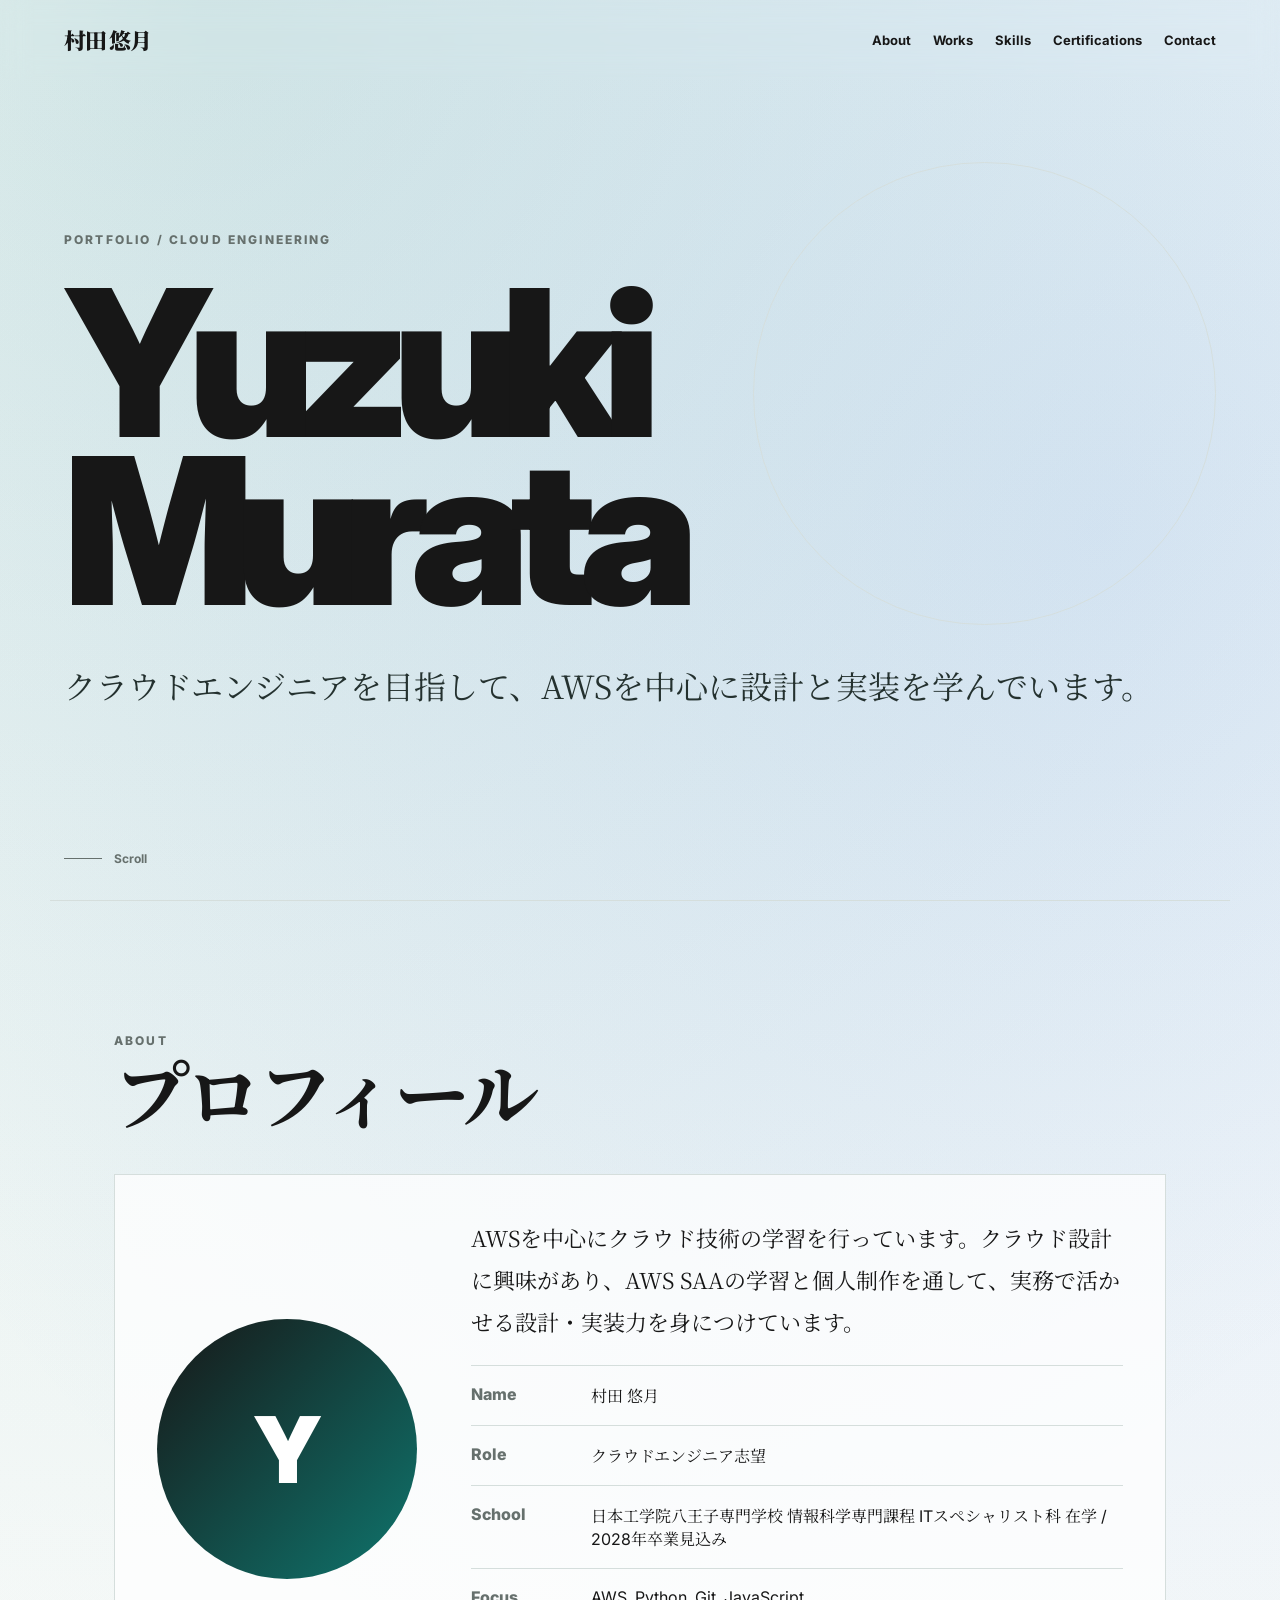
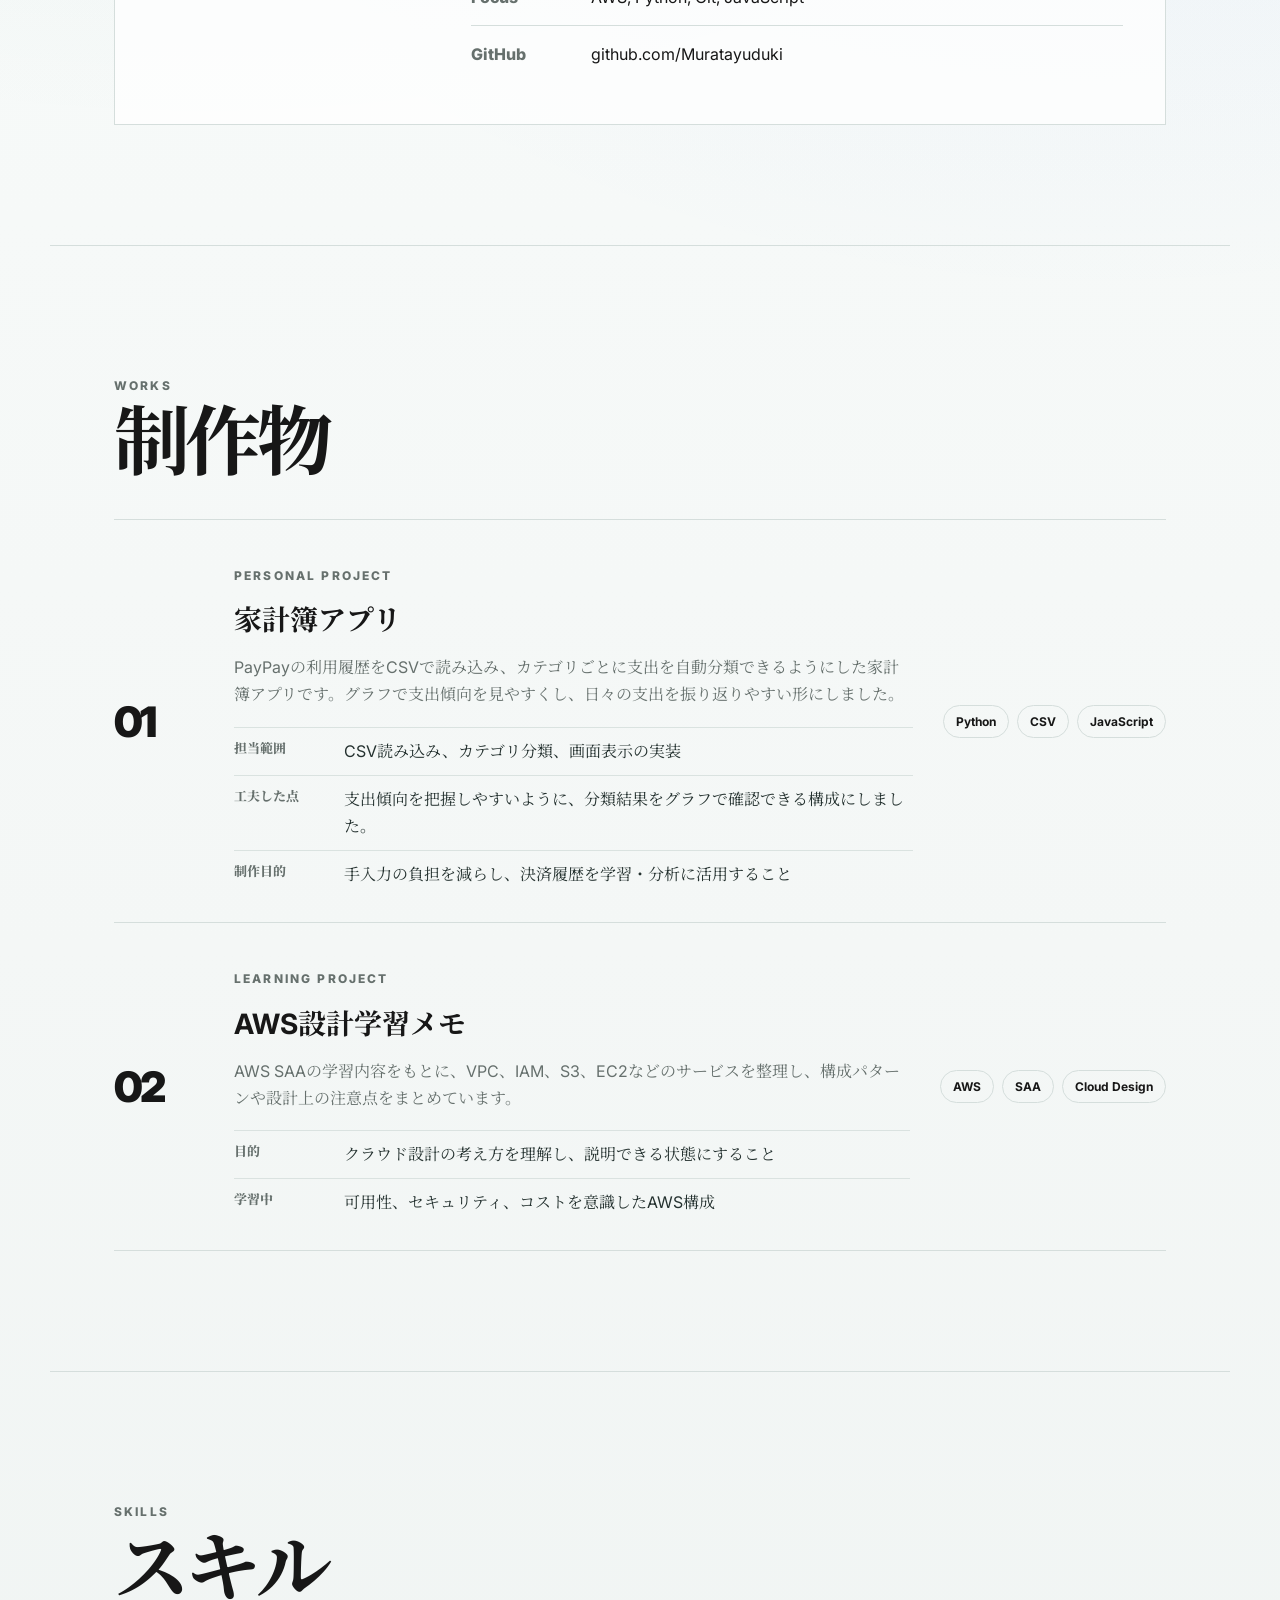
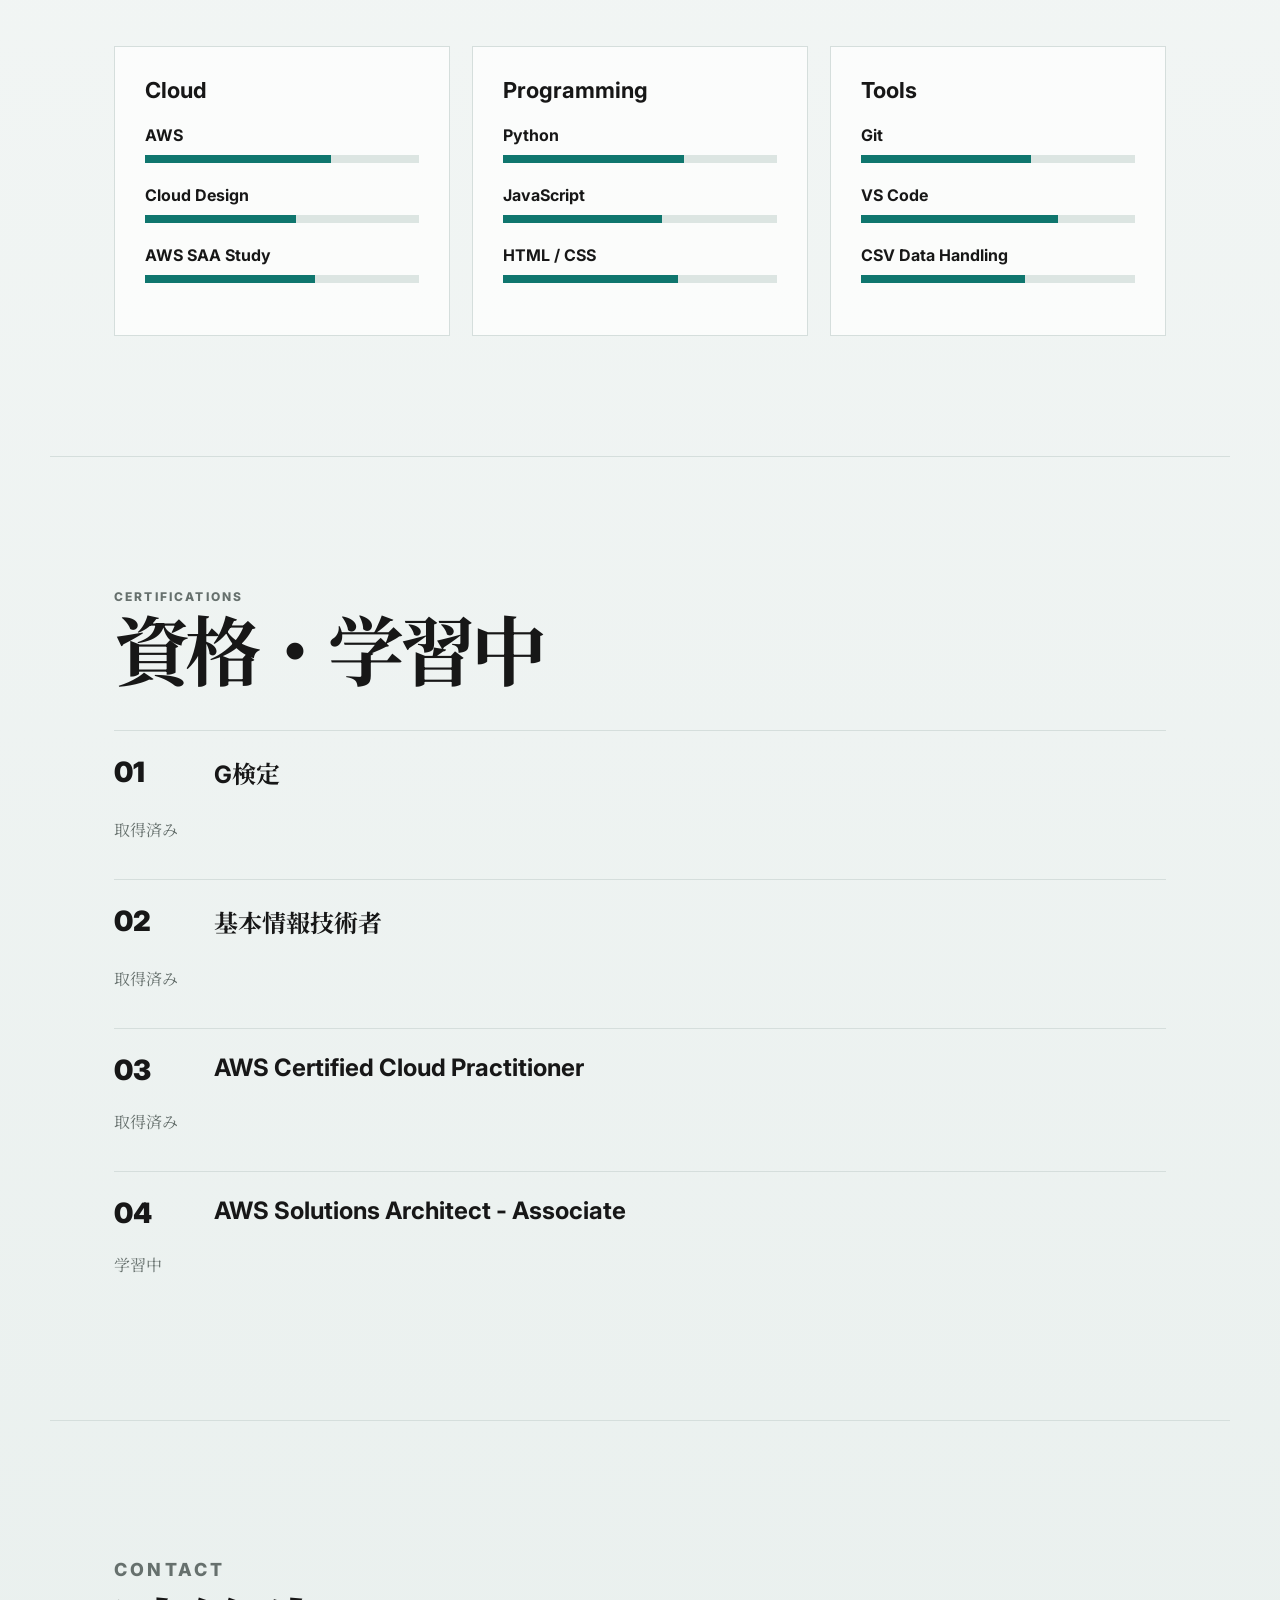
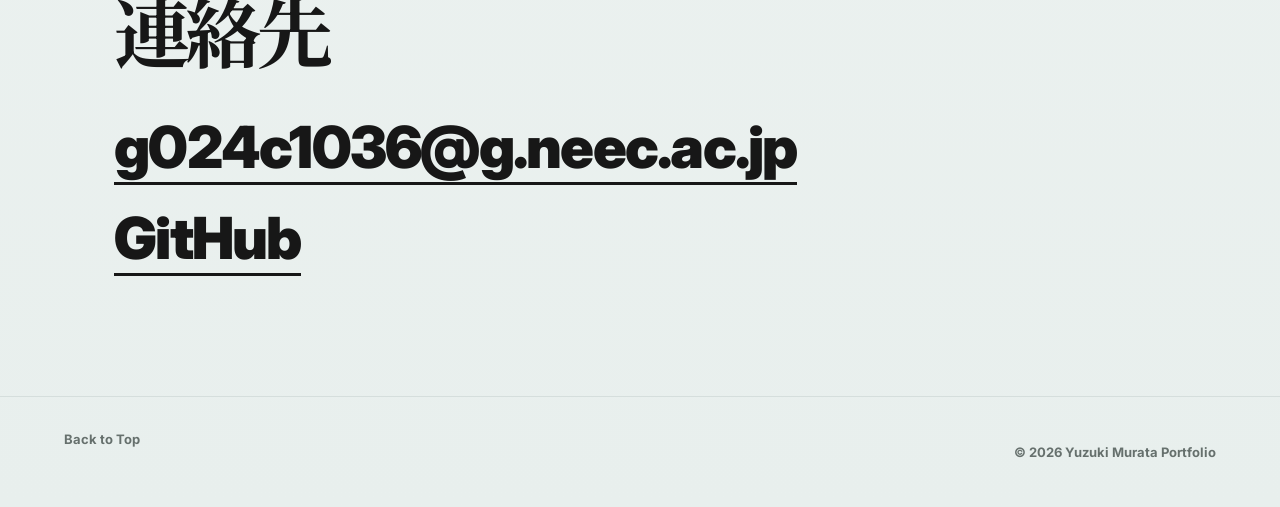
==== index.html @ 5d903bb8 "first commit" ====
<!DOCTYPE html>
<html lang="ja">
<head>
  <meta charset="UTF-8" />
  <meta name="viewport" content="width=device-width, initial-scale=1.0" />
  <title>村田 悠月 Portfolio</title>
  <link rel="preconnect" href="https://fonts.googleapis.com">
  <link rel="preconnect" href="https://fonts.gstatic.com" crossorigin>
  <link href="https://fonts.googleapis.com/css2?family=Inter:wght@400;500;600;700;800;900&family=Noto+Serif+JP:wght@400;500;700&display=swap" rel="stylesheet">
  <link rel="stylesheet" href="style.css" />
</head>
<body>
  <header class="site-header">
    <a class="logo" href="#top">村田 悠月</a>
    <nav class="nav">
      <a href="#about">About</a>
      <a href="#works">Works</a>
      <a href="#skills">Skills</a>
      <a href="#certifications">Certifications</a>
      <a href="#contact">Contact</a>
    </nav>
    <button class="menu-button" aria-label="メニューを開く">Menu</button>
  </header>

  <main id="top">
    <section class="hero section-reveal">
      <p class="eyebrow">Portfolio / Cloud Engineering</p>
      <h1 class="hero-title">
        <span>Yuzuki</span>
        <span>Murata</span>
      </h1>
      <p class="hero-subtitle">クラウドエンジニアを目指して、AWSを中心に設計と実装を学んでいます。</p>
      <div class="scroll-indicator">
        <span></span>
        Scroll
      </div>
    </section>

    <section id="about" class="section section-reveal">
      <p class="section-label">About</p>
      <h2>プロフィール</h2>
      <div class="about-card">
        <div class="avatar">
          <span>Y</span>
        </div>
        <div class="about-content">
          <p class="tagline">AWSを中心にクラウド技術の学習を行っています。クラウド設計に興味があり、AWS SAAの学習と個人制作を通して、実務で活かせる設計・実装力を身につけています。</p>
          <dl class="profile-list">
            <div><dt>Name</dt><dd>村田 悠月</dd></div>
            <div><dt>Role</dt><dd>クラウドエンジニア志望</dd></div>
            <div><dt>School</dt><dd>日本工学院八王子専門学校 情報科学専門課程 ITスペシャリスト科 在学 / 2028年卒業見込み</dd></div>
            <div><dt>Focus</dt><dd>AWS, Python, Git, JavaScript</dd></div>
            <div><dt>GitHub</dt><dd><a href="https://github.com/Muratayuduki" target="_blank" rel="noopener noreferrer">github.com/Muratayuduki</a></dd></div>
          </dl>
        </div>
      </div>
    </section>

    <section id="works" class="section section-reveal">
      <p class="section-label">Works</p>
      <h2>制作物</h2>
      <div class="works-list">
        <article class="work-item">
          <span class="work-number">01</span>
          <div>
            <p class="work-type">Personal Project</p>
            <h3>家計簿アプリ</h3>
            <p>PayPayの利用履歴をCSVで読み込み、カテゴリごとに支出を自動分類できるようにした家計簿アプリです。グラフで支出傾向を見やすくし、日々の支出を振り返りやすい形にしました。</p>
            <dl class="work-meta">
              <div><dt>担当範囲</dt><dd>CSV読み込み、カテゴリ分類、画面表示の実装</dd></div>
              <div><dt>工夫した点</dt><dd>支出傾向を把握しやすいように、分類結果をグラフで確認できる構成にしました。</dd></div>
              <div><dt>制作目的</dt><dd>手入力の負担を減らし、決済履歴を学習・分析に活用すること</dd></div>
            </dl>
          </div>
          <ul class="chips"><li>Python</li><li>CSV</li><li>JavaScript</li></ul>
        </article>
        <article class="work-item">
          <span class="work-number">02</span>
          <div>
            <p class="work-type">Learning Project</p>
            <h3>AWS設計学習メモ</h3>
            <p>AWS SAAの学習内容をもとに、VPC、IAM、S3、EC2などのサービスを整理し、構成パターンや設計上の注意点をまとめています。</p>
            <dl class="work-meta">
              <div><dt>目的</dt><dd>クラウド設計の考え方を理解し、説明できる状態にすること</dd></div>
              <div><dt>学習中</dt><dd>可用性、セキュリティ、コストを意識したAWS構成</dd></div>
            </dl>
          </div>
          <ul class="chips"><li>AWS</li><li>SAA</li><li>Cloud Design</li></ul>
        </article>
      </div>
    </section>

    <section id="skills" class="section section-reveal">
      <p class="section-label">Skills</p>
      <h2>スキル</h2>
      <div class="skill-grid">
        <div class="skill-group">
          <h3>Cloud</h3>
          <div class="skill" style="--level: 68%"><span>AWS</span><b></b></div>
          <div class="skill" style="--level: 55%"><span>Cloud Design</span><b></b></div>
          <div class="skill" style="--level: 62%"><span>AWS SAA Study</span><b></b></div>
        </div>
        <div class="skill-group">
          <h3>Programming</h3>
          <div class="skill" style="--level: 66%"><span>Python</span><b></b></div>
          <div class="skill" style="--level: 58%"><span>JavaScript</span><b></b></div>
          <div class="skill" style="--level: 64%"><span>HTML / CSS</span><b></b></div>
        </div>
        <div class="skill-group">
          <h3>Tools</h3>
          <div class="skill" style="--level: 62%"><span>Git</span><b></b></div>
          <div class="skill" style="--level: 72%"><span>VS Code</span><b></b></div>
          <div class="skill" style="--level: 60%"><span>CSV Data Handling</span><b></b></div>
        </div>
      </div>
    </section>

    <section id="certifications" class="section section-reveal">
      <p class="section-label">Certifications</p>
      <h2>資格・学習中</h2>
      <div class="cert-list">
        <article><span>01</span><h3>G検定</h3><p>取得済み</p></article>
        <article><span>02</span><h3>基本情報技術者</h3><p>取得済み</p></article>
        <article><span>03</span><h3>AWS Certified Cloud Practitioner</h3><p>取得済み</p></article>
        <article><span>04</span><h3>AWS Solutions Architect - Associate</h3><p>学習中</p></article>
      </div>
    </section>

    <section id="contact" class="section contact section-reveal">
      <p class="section-label">Contact</p>
      <h2>連絡先</h2>

      <div class="contact-links">
        <a class="contact-link" href="mailto:g024c1036@g.neec.ac.jp">g024c1036@g.neec.ac.jp</a>
        <a class="contact-link" href="https://github.com/Muratayuduki" target="_blank" rel="noopener noreferrer">GitHub</a>
      </div>
    </section>
  </main>

  <footer class="footer">
    <a href="#top">Back to Top</a>
    <p>© 2026 Yuzuki Murata Portfolio</p>
  </footer>

  <script src="script.js"></script>
</body>
</html>
---- style.css ----
:root {
  --bg: #f4f7f6;
  --text: #171717;
  --muted: #66706d;
  --line: #d5dedc;
  --card: #ffffff;
  --accent: #0f766e;
}

* { box-sizing: border-box; }
html { scroll-behavior: smooth; }
body {
  margin: 0;
  background:
    radial-gradient(circle at 16% 0%, rgba(15,118,110,.16), transparent 32%),
    radial-gradient(circle at 86% 10%, rgba(37,99,235,.12), transparent 28%),
    linear-gradient(180deg, #fbfefd 0%, var(--bg) 48%, #e8efed 100%);
  color: var(--text);
  font-family: "Inter", "Noto Serif JP", serif;
}

a { color: inherit; text-decoration: none; }

.site-header {
  position: fixed;
  z-index: 20;
  top: 0;
  left: 0;
  width: 100%;
  display: flex;
  align-items: center;
  justify-content: space-between;
  padding: 24px 5vw;
  backdrop-filter: blur(14px);
}
.logo {
  font-weight: 900;
  letter-spacing: -.04em;
  font-size: 22px;
}
.nav {
  display: flex;
  gap: 22px;
  font-size: 13px;
  font-weight: 700;
}
.nav a { position: relative; }
.nav a::after {
  content: "";
  position: absolute;
  left: 0;
  bottom: -6px;
  width: 0;
  height: 1px;
  background: var(--text);
  transition: width .3s ease;
}
.nav a:hover::after { width: 100%; }
.menu-button { display: none; }

.hero {
  min-height: 100vh;
  display: flex;
  flex-direction: column;
  justify-content: center;
  padding: 100px 5vw 40px;
  position: relative;
  overflow: hidden;
}
.hero::before {
  content: "";
  position: absolute;
  inset: 18vh 5vw auto auto;
  width: min(36vw, 520px);
  height: min(36vw, 520px);
  border: 1px solid var(--line);
  border-radius: 50%;
  opacity: .9;
}
.eyebrow, .section-label, .work-type {
  font-size: 12px;
  text-transform: uppercase;
  letter-spacing: .18em;
  color: var(--muted);
  font-weight: 800;
}
.hero-title {
  margin: 20px 0 16px;
  font-size: clamp(74px, 16vw, 220px);
  line-height: .82;
  letter-spacing: -.09em;
  font-weight: 900;
}
.hero-title span { display: block; }
.hero-subtitle {
  font-size: clamp(18px, 2.5vw, 32px);
  font-family: "Noto Serif JP", serif;
  color: #24312f;
}
.scroll-indicator {
  position: absolute;
  bottom: 34px;
  left: 5vw;
  display: flex;
  align-items: center;
  gap: 12px;
  color: var(--muted);
  font-size: 12px;
  font-weight: 700;
}
.scroll-indicator span {
  width: 38px;
  height: 1px;
  background: var(--muted);
  animation: scrollLine 1.5s infinite;
}
@keyframes scrollLine { 0%,100% { transform: scaleX(.35); transform-origin: left; } 50% { transform: scaleX(1); } }

.section {
  max-width: 1180px;
  margin: 0 auto;
  padding: 120px 5vw;
  border-top: 1px solid var(--line);
}
.section h2 {
  margin: 10px 0 42px;
  font-size: clamp(34px, 6vw, 76px);
  line-height: .95;
  letter-spacing: -.06em;
}

.about-card {
  display: grid;
  grid-template-columns: 260px 1fr;
  gap: 54px;
  align-items: center;
  padding: 42px;
  background: rgba(255,255,255,.76);
  border: 1px solid var(--line);
}
.avatar {
  aspect-ratio: 1;
  border-radius: 50%;
  display: grid;
  place-items: center;
  background: linear-gradient(135deg, #171717, #0f766e);
  color: #fff;
  font-size: 92px;
  font-weight: 900;
}
.tagline {
  font-family: "Noto Serif JP", serif;
  font-size: 22px;
  line-height: 1.9;
  margin-top: 0;
}
.profile-list { margin: 0; }
.profile-list div {
  display: grid;
  grid-template-columns: 120px 1fr;
  padding: 18px 0;
  border-top: 1px solid var(--line);
}
dt { color: var(--muted); font-weight: 800; }
dd { margin: 0; }

.works-list { border-top: 1px solid var(--line); }
.work-item {
  display: grid;
  grid-template-columns: 90px 1fr auto;
  gap: 30px;
  align-items: center;
  padding: 34px 0;
  border-bottom: 1px solid var(--line);
}
.work-number {
  font-size: 42px;
  font-weight: 900;
  letter-spacing: -.07em;
}
.work-item h3 { margin: 8px 0; font-size: 28px; }
.work-item p { color: var(--muted); line-height: 1.7; }
.work-meta {
  display: grid;
  gap: 10px;
  margin: 18px 0 0;
}
.work-meta div {
  display: grid;
  grid-template-columns: 96px 1fr;
  gap: 14px;
  padding-top: 10px;
  border-top: 1px solid rgba(213, 222, 220, .82);
}
.work-meta dt {
  font-size: 13px;
}
.work-meta dd {
  line-height: 1.7;
  color: #24312f;
}
.chips { list-style: none; display: flex; gap: 8px; flex-wrap: wrap; padding: 0; margin: 0; justify-content: flex-end; }
.chips li {
  border: 1px solid var(--line);
  border-radius: 999px;
  padding: 8px 12px;
  font-size: 12px;
  font-weight: 700;
}

.skill-grid {
  display: grid;
  grid-template-columns: repeat(3, 1fr);
  gap: 22px;
}
.skill-group {
  padding: 30px;
  border: 1px solid var(--line);
  background: rgba(255,255,255,.72);
}
.skill-group h3 { margin-top: 0; font-size: 22px; }
.skill { margin: 22px 0; }
.skill span {
  display: flex;
  justify-content: space-between;
  margin-bottom: 10px;
  font-weight: 700;
}
.skill span::after { content: var(--level); color: var(--muted); }
.skill b {
  display: block;
  width: 100%;
  height: 8px;
  background: #dce5e2;
  position: relative;
  overflow: hidden;
}
.skill b::after {
  content: "";
  display: block;
  width: var(--level);
  height: 100%;
  background: var(--accent);
  transform: scaleX(0);
  transform-origin: left;
  transition: transform 1s ease;
}
.section-reveal.is-visible .skill b::after { transform: scaleX(1); }

.cert-list { display: grid; gap: 14px; }
.cert-list article {
  display: grid;
  grid-template-columns: 80px 1fr;
  gap: 20px;
  padding: 24px 0;
  border-top: 1px solid var(--line);
}
.cert-list span { font-size: 28px; font-weight: 900; }
.cert-list h3 { margin: 0 0 8px; font-size: 24px; }
.cert-list p { margin: 0; color: var(--muted); }

.article-grid {
  display: grid;
  grid-template-columns: repeat(3, 1fr);
  gap: 16px;
}
.article-grid a {
  min-height: 210px;
  padding: 24px;
  border: 1px solid var(--line);
  background: rgba(255,255,255,.76);
  display: flex;
  flex-direction: column;
  justify-content: space-between;
  transition: transform .3s ease, background .3s ease;
}
.article-grid a:hover { transform: translateY(-6px); background: #fff; }
time { color: var(--muted); font-size: 13px; font-weight: 700; }
.article-grid strong { font-size: 22px; line-height: 1.5; }
.article-grid span { font-size: 24px; }

.contact p { color: var(--muted); font-size: 18px; }
.contact-links {
  display: grid;
  gap: 18px;
  align-items: start;
  margin-top: 24px;
}
.contact-link {
  display: inline-block;
  width: fit-content;
  max-width: 100%;
  font-size: clamp(24px, 5vw, 58px);
  font-weight: 900;
  letter-spacing: -.03em;
  border-bottom: 3px solid var(--text);
  overflow-wrap: anywhere;
}
.footer {
  display: flex;
  justify-content: space-between;
  padding: 34px 5vw;
  border-top: 1px solid var(--line);
  color: var(--muted);
  font-size: 13px;
  font-weight: 700;
}

.section-reveal {
  opacity: 0;
  transform: translateY(24px);
  transition: opacity .75s ease, transform .75s ease;
}
.section-reveal.is-visible {
  opacity: 1;
  transform: none;
}

@media (max-width: 900px) {
  .nav { display: none; }
  .menu-button {
    display: block;
    border: 1px solid var(--line);
    background: rgba(255,255,255,.72);
    padding: 9px 14px;
    border-radius: 999px;
    font-weight: 800;
  }
  .about-card, .work-item, .skill-grid, .article-grid { grid-template-columns: 1fr; }
  .avatar { max-width: 220px; }
  .work-item { align-items: start; }
  .work-meta div { grid-template-columns: 1fr; gap: 4px; }
  .chips { justify-content: flex-start; }
  .section { padding: 86px 5vw; }
}
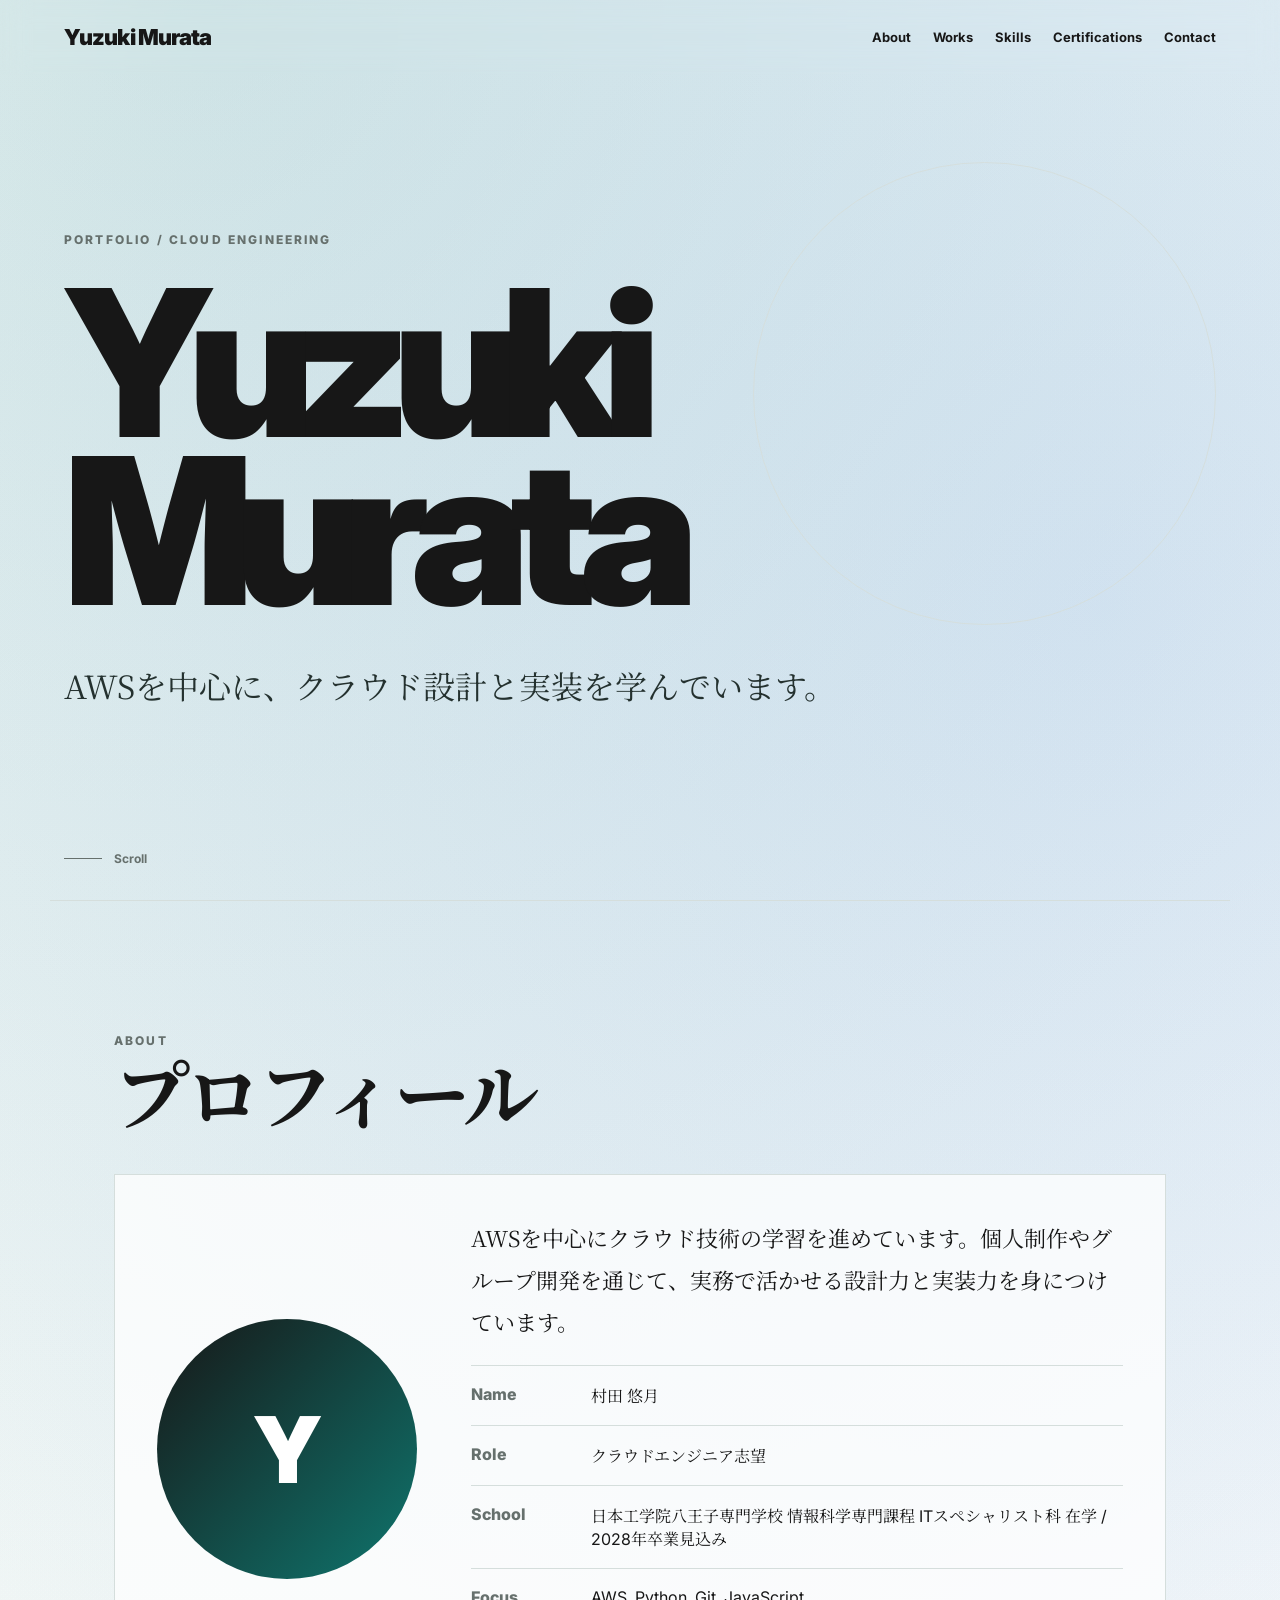
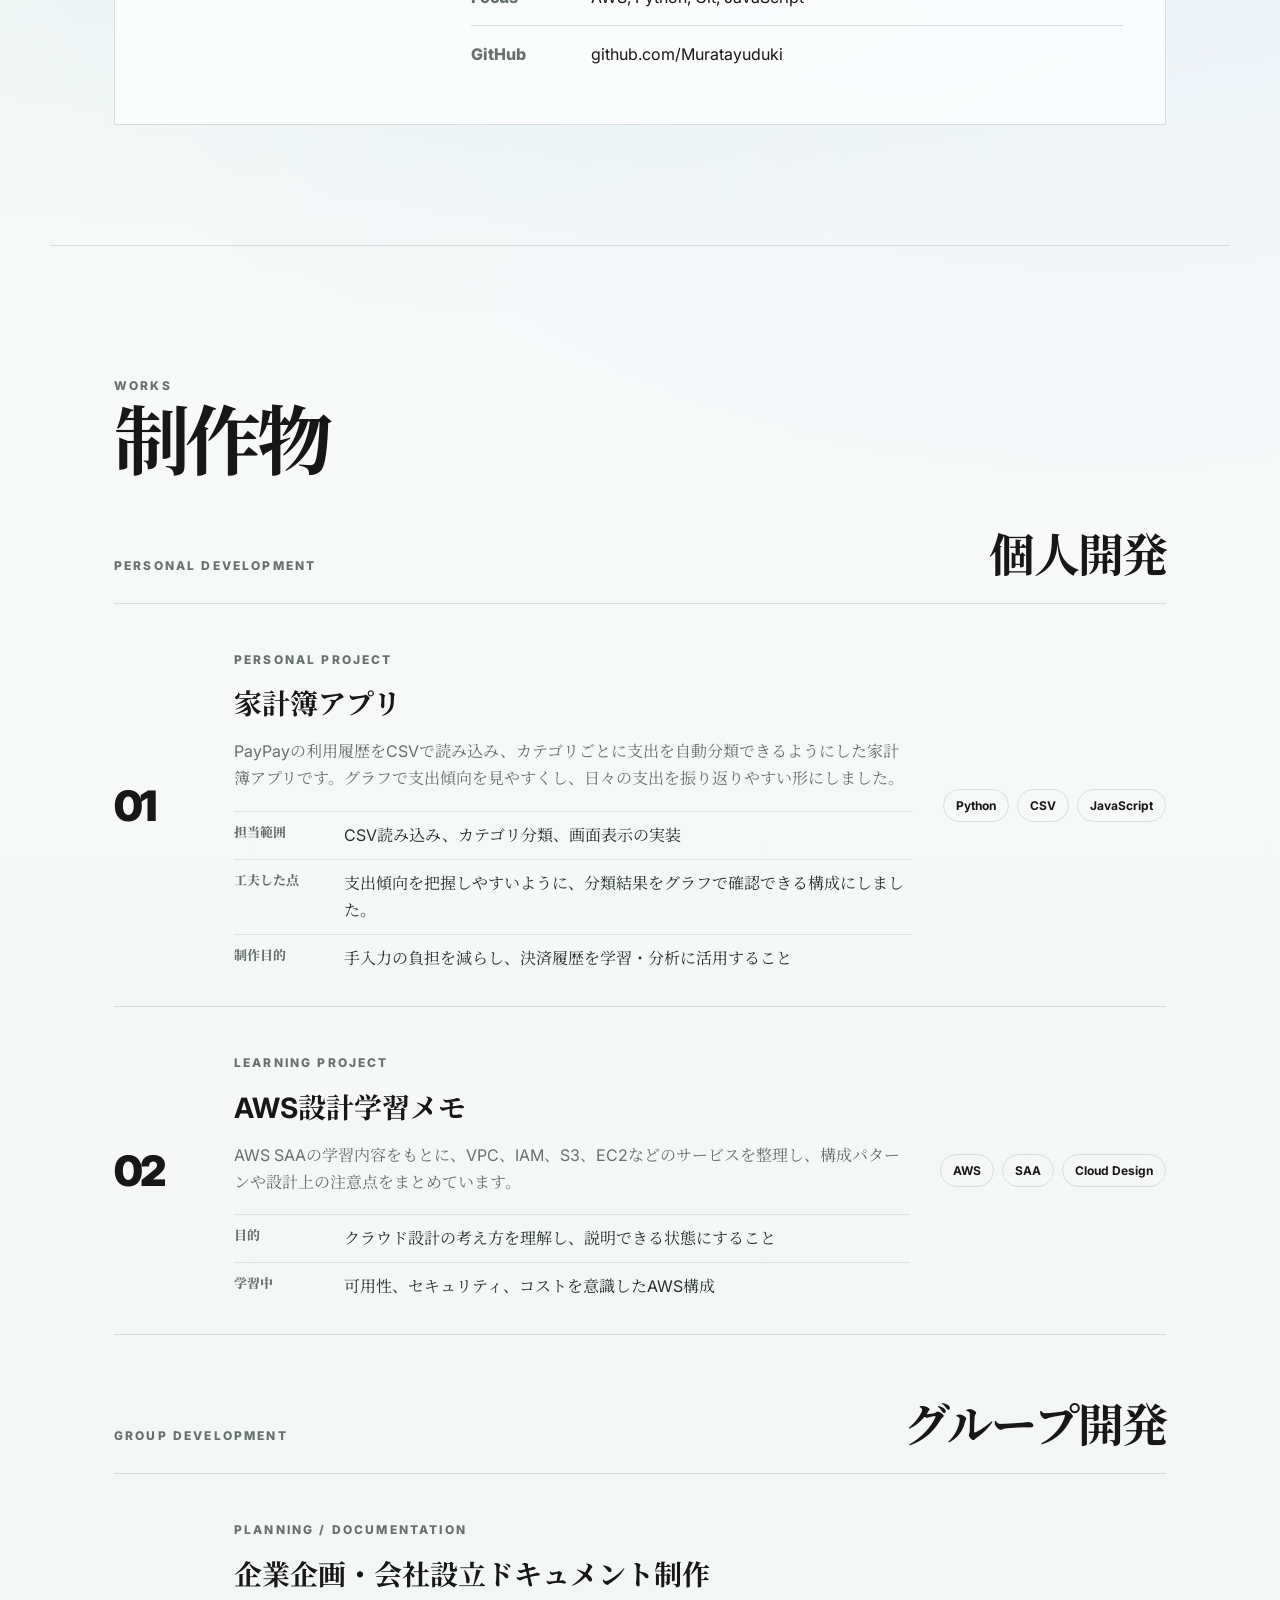
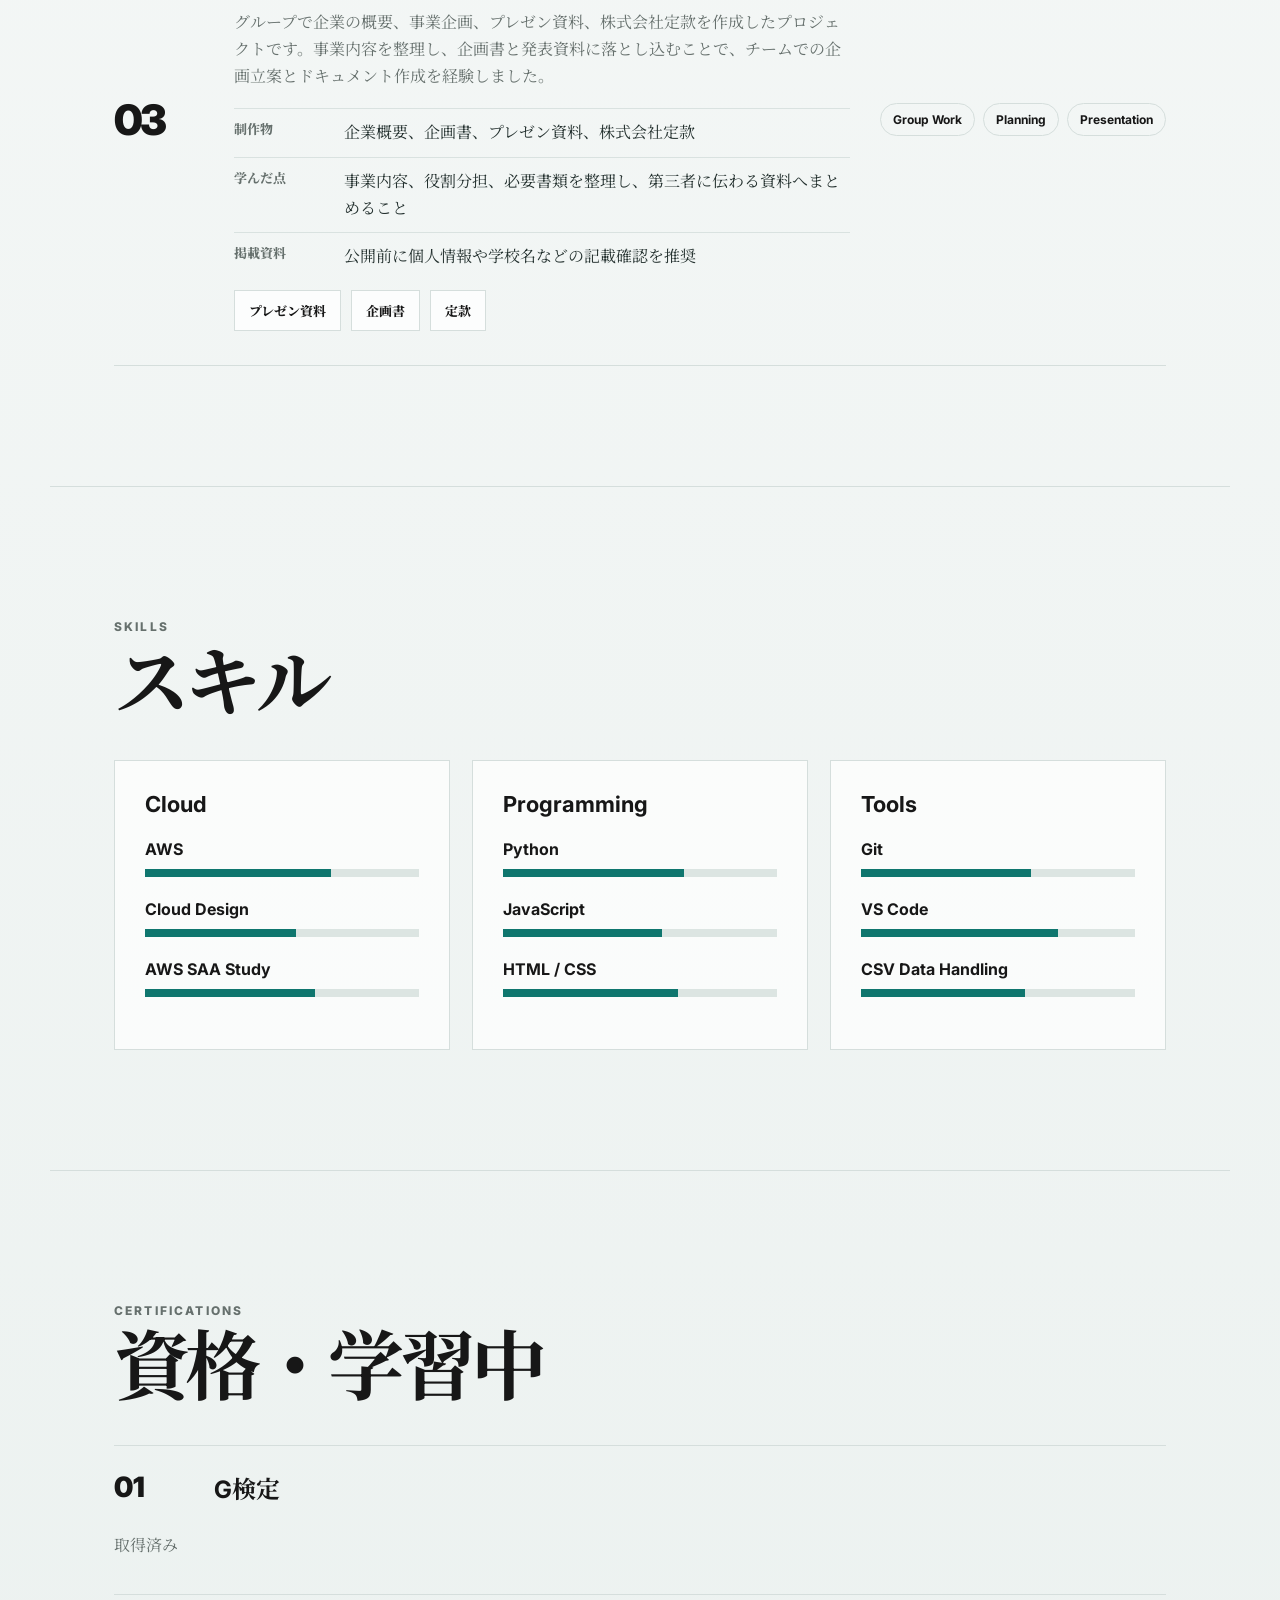
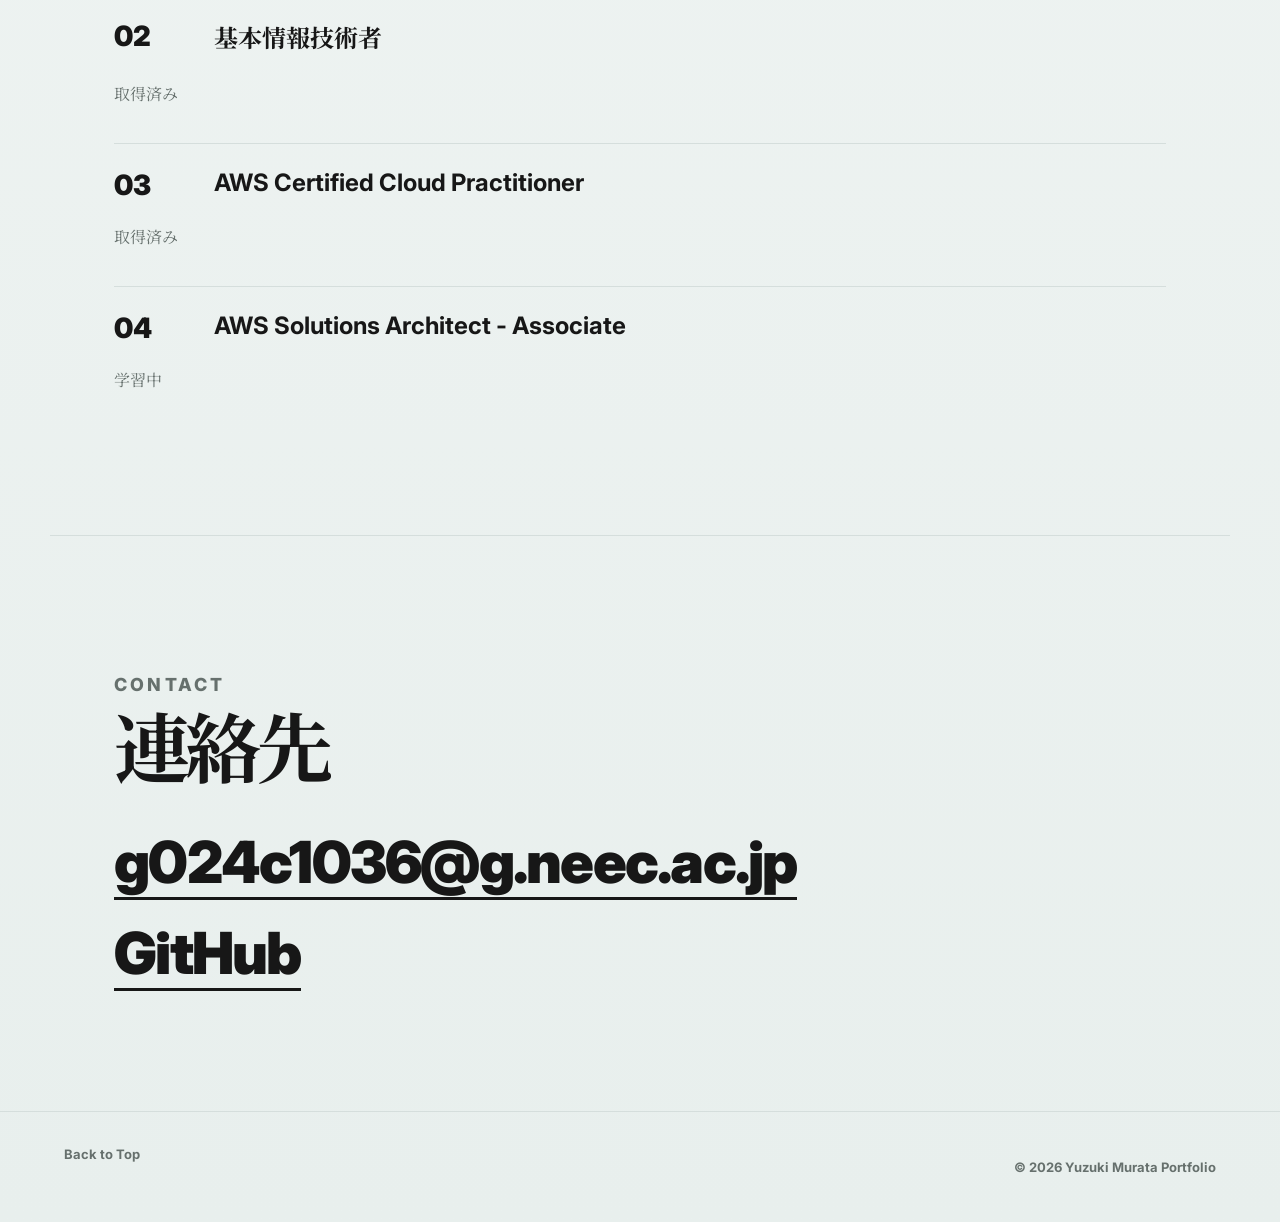
==== commit 84685b99: "add file" ====
--- a/index.html
+++ b/index.html
@@ -3,15 +3,15 @@
 <head>
   <meta charset="UTF-8" />
   <meta name="viewport" content="width=device-width, initial-scale=1.0" />
-  <title>村田 悠月 Portfolio</title>
+  <title>Yuzuki Murata Portfolio</title>
   <link rel="preconnect" href="https://fonts.googleapis.com">
   <link rel="preconnect" href="https://fonts.gstatic.com" crossorigin>
   <link href="https://fonts.googleapis.com/css2?family=Inter:wght@400;500;600;700;800;900&family=Noto+Serif+JP:wght@400;500;700&display=swap" rel="stylesheet">
-  <link rel="stylesheet" href="style.css" />
+  <link rel="stylesheet" href="./style.css" />
 </head>
 <body>
   <header class="site-header">
-    <a class="logo" href="#top">村田 悠月</a>
+    <a class="logo" href="#top">Yuzuki Murata</a>
     <nav class="nav">
       <a href="#about">About</a>
       <a href="#works">Works</a>
@@ -19,7 +19,7 @@
       <a href="#certifications">Certifications</a>
       <a href="#contact">Contact</a>
     </nav>
-    <button class="menu-button" aria-label="メニューを開く">Menu</button>
+    <button class="menu-button" type="button" aria-label="メニューを開く">Menu</button>
   </header>
 
   <main id="top">
@@ -29,7 +29,7 @@
         <span>Yuzuki</span>
         <span>Murata</span>
       </h1>
-      <p class="hero-subtitle">クラウドエンジニアを目指して、AWSを中心に設計と実装を学んでいます。</p>
+      <p class="hero-subtitle">AWSを中心に、クラウド設計と実装を学んでいます。</p>
       <div class="scroll-indicator">
         <span></span>
         Scroll
@@ -44,7 +44,7 @@
           <span>Y</span>
         </div>
         <div class="about-content">
-          <p class="tagline">AWSを中心にクラウド技術の学習を行っています。クラウド設計に興味があり、AWS SAAの学習と個人制作を通して、実務で活かせる設計・実装力を身につけています。</p>
+          <p class="tagline">AWSを中心にクラウド技術の学習を進めています。個人制作やグループ開発を通じて、実務で活かせる設計力と実装力を身につけています。</p>
           <dl class="profile-list">
             <div><dt>Name</dt><dd>村田 悠月</dd></div>
             <div><dt>Role</dt><dd>クラウドエンジニア志望</dd></div>
@@ -59,34 +59,70 @@
     <section id="works" class="section section-reveal">
       <p class="section-label">Works</p>
       <h2>制作物</h2>
-      <div class="works-list">
-        <article class="work-item">
-          <span class="work-number">01</span>
-          <div>
-            <p class="work-type">Personal Project</p>
-            <h3>家計簿アプリ</h3>
-            <p>PayPayの利用履歴をCSVで読み込み、カテゴリごとに支出を自動分類できるようにした家計簿アプリです。グラフで支出傾向を見やすくし、日々の支出を振り返りやすい形にしました。</p>
-            <dl class="work-meta">
-              <div><dt>担当範囲</dt><dd>CSV読み込み、カテゴリ分類、画面表示の実装</dd></div>
-              <div><dt>工夫した点</dt><dd>支出傾向を把握しやすいように、分類結果をグラフで確認できる構成にしました。</dd></div>
-              <div><dt>制作目的</dt><dd>手入力の負担を減らし、決済履歴を学習・分析に活用すること</dd></div>
-            </dl>
-          </div>
-          <ul class="chips"><li>Python</li><li>CSV</li><li>JavaScript</li></ul>
-        </article>
-        <article class="work-item">
-          <span class="work-number">02</span>
-          <div>
-            <p class="work-type">Learning Project</p>
-            <h3>AWS設計学習メモ</h3>
-            <p>AWS SAAの学習内容をもとに、VPC、IAM、S3、EC2などのサービスを整理し、構成パターンや設計上の注意点をまとめています。</p>
-            <dl class="work-meta">
-              <div><dt>目的</dt><dd>クラウド設計の考え方を理解し、説明できる状態にすること</dd></div>
-              <div><dt>学習中</dt><dd>可用性、セキュリティ、コストを意識したAWS構成</dd></div>
-            </dl>
-          </div>
-          <ul class="chips"><li>AWS</li><li>SAA</li><li>Cloud Design</li></ul>
-        </article>
+
+      <div class="work-category">
+        <div class="category-heading">
+          <p class="work-type">Personal Development</p>
+          <h3>個人開発</h3>
+        </div>
+        <div class="works-list">
+          <article class="work-item">
+            <span class="work-number">01</span>
+            <div>
+              <p class="work-type">Personal Project</p>
+              <h3>家計簿アプリ</h3>
+              <p>PayPayの利用履歴をCSVで読み込み、カテゴリごとに支出を自動分類できるようにした家計簿アプリです。グラフで支出傾向を見やすくし、日々の支出を振り返りやすい形にしました。</p>
+              <dl class="work-meta">
+                <div><dt>担当範囲</dt><dd>CSV読み込み、カテゴリ分類、画面表示の実装</dd></div>
+                <div><dt>工夫した点</dt><dd>支出傾向を把握しやすいように、分類結果をグラフで確認できる構成にしました。</dd></div>
+                <div><dt>制作目的</dt><dd>手入力の負担を減らし、決済履歴を学習・分析に活用すること</dd></div>
+              </dl>
+            </div>
+            <ul class="chips"><li>Python</li><li>CSV</li><li>JavaScript</li></ul>
+          </article>
+
+          <article class="work-item">
+            <span class="work-number">02</span>
+            <div>
+              <p class="work-type">Learning Project</p>
+              <h3>AWS設計学習メモ</h3>
+              <p>AWS SAAの学習内容をもとに、VPC、IAM、S3、EC2などのサービスを整理し、構成パターンや設計上の注意点をまとめています。</p>
+              <dl class="work-meta">
+                <div><dt>目的</dt><dd>クラウド設計の考え方を理解し、説明できる状態にすること</dd></div>
+                <div><dt>学習中</dt><dd>可用性、セキュリティ、コストを意識したAWS構成</dd></div>
+              </dl>
+            </div>
+            <ul class="chips"><li>AWS</li><li>SAA</li><li>Cloud Design</li></ul>
+          </article>
+        </div>
+      </div>
+
+      <div class="work-category">
+        <div class="category-heading">
+          <p class="work-type">Group Development</p>
+          <h3>グループ開発</h3>
+        </div>
+        <div class="works-list">
+          <article class="work-item">
+            <span class="work-number">03</span>
+            <div>
+              <p class="work-type">Planning / Documentation</p>
+              <h3>企業企画・会社設立ドキュメント制作</h3>
+              <p>グループで企業の概要、事業企画、プレゼン資料、株式会社定款を作成したプロジェクトです。事業内容を整理し、企画書と発表資料に落とし込むことで、チームでの企画立案とドキュメント作成を経験しました。</p>
+              <dl class="work-meta">
+                <div><dt>制作物</dt><dd>企業概要、企画書、プレゼン資料、株式会社定款</dd></div>
+                <div><dt>学んだ点</dt><dd>事業内容、役割分担、必要書類を整理し、第三者に伝わる資料へまとめること</dd></div>
+                <div><dt>掲載資料</dt><dd>公開前に個人情報や学校名などの記載確認を推奨</dd></div>
+              </dl>
+              <div class="document-links" aria-label="関連資料">
+                <a href="./comp/Presentation02.pdf" target="_blank" rel="noopener noreferrer">プレゼン資料</a>
+                <a href="./comp/企画書_(1).pdf" target="_blank" rel="noopener noreferrer">企画書</a>
+                <a href="./comp/株式会社定款_(1).pdf" target="_blank" rel="noopener noreferrer">定款</a>
+              </div>
+            </div>
+            <ul class="chips"><li>Group Work</li><li>Planning</li><li>Presentation</li></ul>
+          </article>
+        </div>
       </div>
     </section>
 
@@ -139,9 +175,9 @@
 
   <footer class="footer">
     <a href="#top">Back to Top</a>
-    <p>© 2026 Yuzuki Murata Portfolio</p>
+    <p>&copy; 2026 Yuzuki Murata Portfolio</p>
   </footer>
 
-  <script src="script.js"></script>
+  <script src="./script.js"></script>
 </body>
 </html>
--- a/style.css
+++ b/style.css
@@ -164,6 +164,24 @@
 dt { color: var(--muted); font-weight: 800; }
 dd { margin: 0; }
 
+.work-category {
+  margin-top: 54px;
+}
+.work-category:first-of-type {
+  margin-top: 0;
+}
+.category-heading {
+  display: flex;
+  align-items: end;
+  justify-content: space-between;
+  gap: 24px;
+  margin-bottom: 18px;
+}
+.category-heading h3 {
+  margin: 0;
+  font-size: clamp(26px, 4vw, 46px);
+  letter-spacing: -.04em;
+}
 .works-list { border-top: 1px solid var(--line); }
 .work-item {
   display: grid;
@@ -198,6 +216,25 @@
 .work-meta dd {
   line-height: 1.7;
   color: #24312f;
+}
+.document-links {
+  display: flex;
+  flex-wrap: wrap;
+  gap: 10px;
+  margin-top: 20px;
+}
+.document-links a {
+  border: 1px solid var(--line);
+  background: rgba(255,255,255,.82);
+  padding: 10px 14px;
+  font-size: 13px;
+  font-weight: 800;
+  transition: transform .25s ease, background .25s ease, border-color .25s ease;
+}
+.document-links a:hover {
+  transform: translateY(-2px);
+  background: #fff;
+  border-color: var(--accent);
 }
 .chips { list-style: none; display: flex; gap: 8px; flex-wrap: wrap; padding: 0; margin: 0; justify-content: flex-end; }
 .chips li {
@@ -329,6 +366,12 @@
   .about-card, .work-item, .skill-grid, .article-grid { grid-template-columns: 1fr; }
   .avatar { max-width: 220px; }
   .work-item { align-items: start; }
+  .category-heading {
+    display: block;
+  }
+  .category-heading .work-type {
+    margin-bottom: 8px;
+  }
   .work-meta div { grid-template-columns: 1fr; gap: 4px; }
   .chips { justify-content: flex-start; }
   .section { padding: 86px 5vw; }
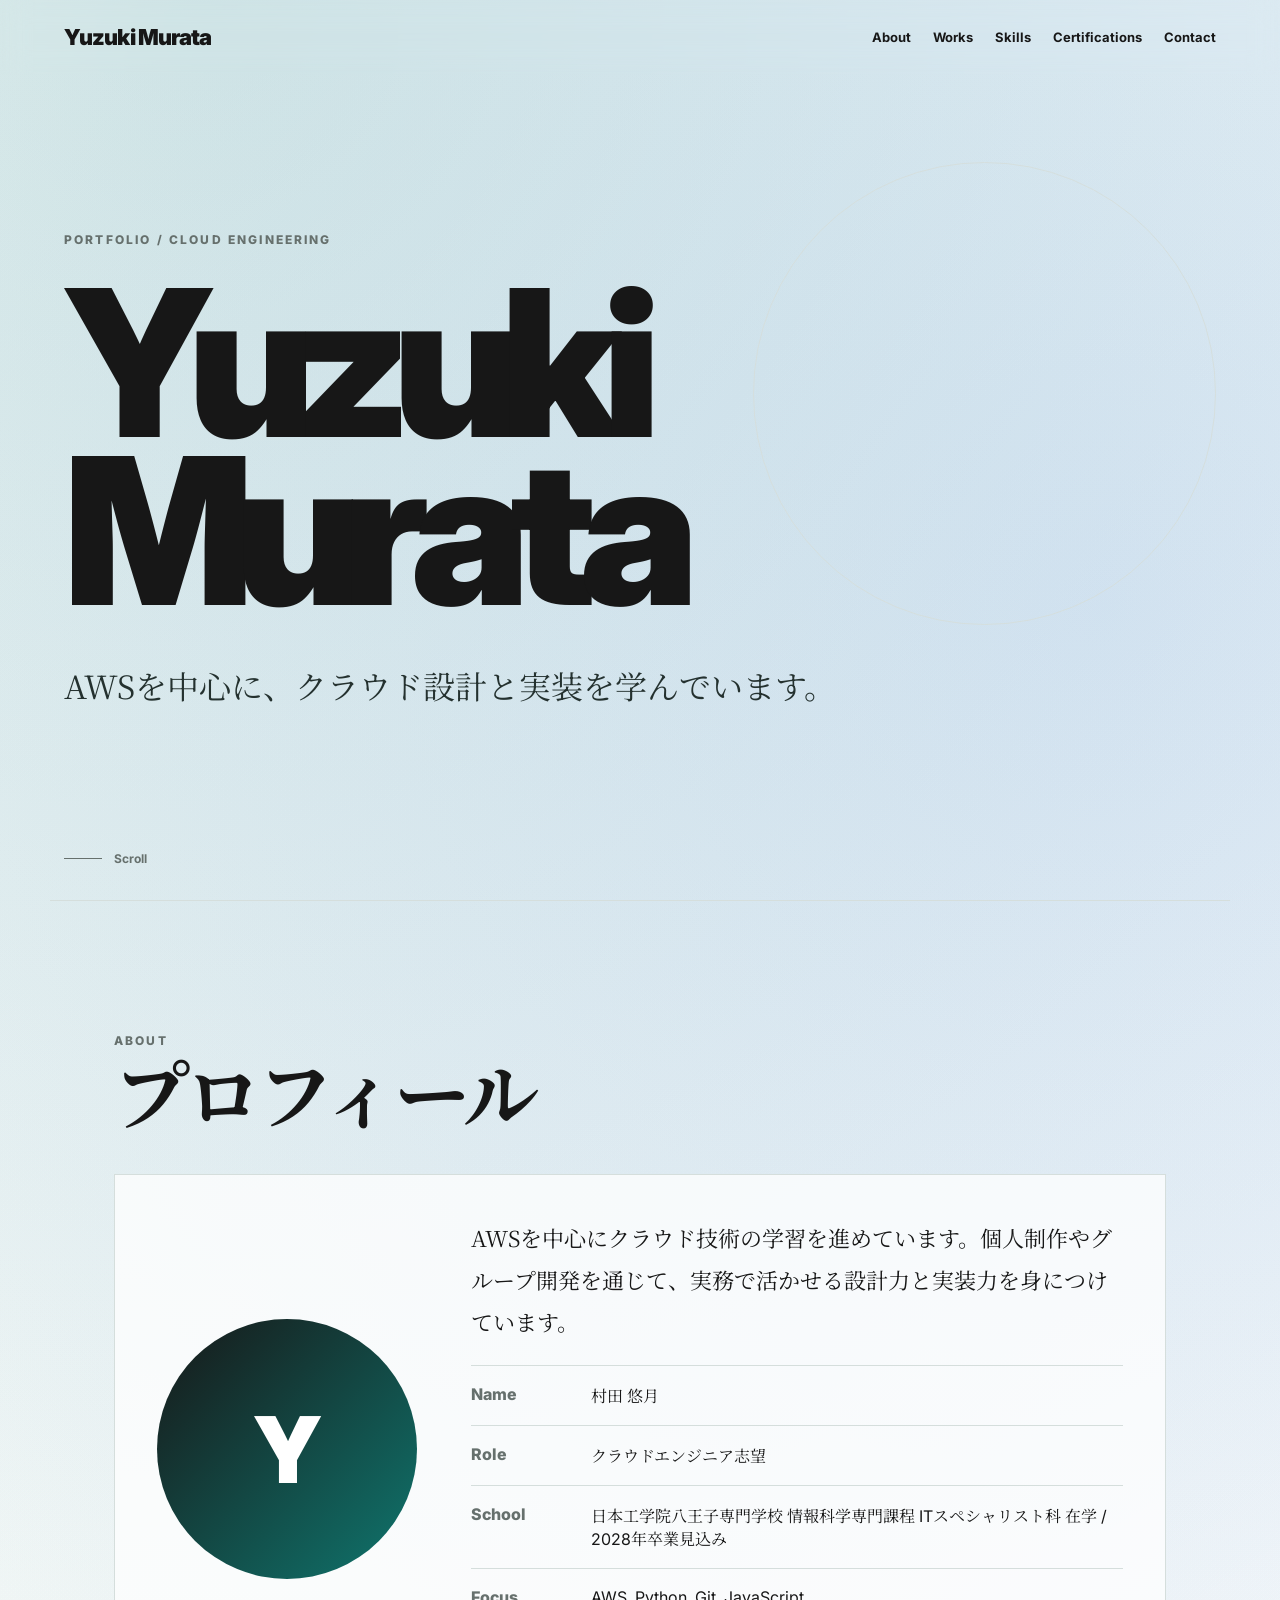
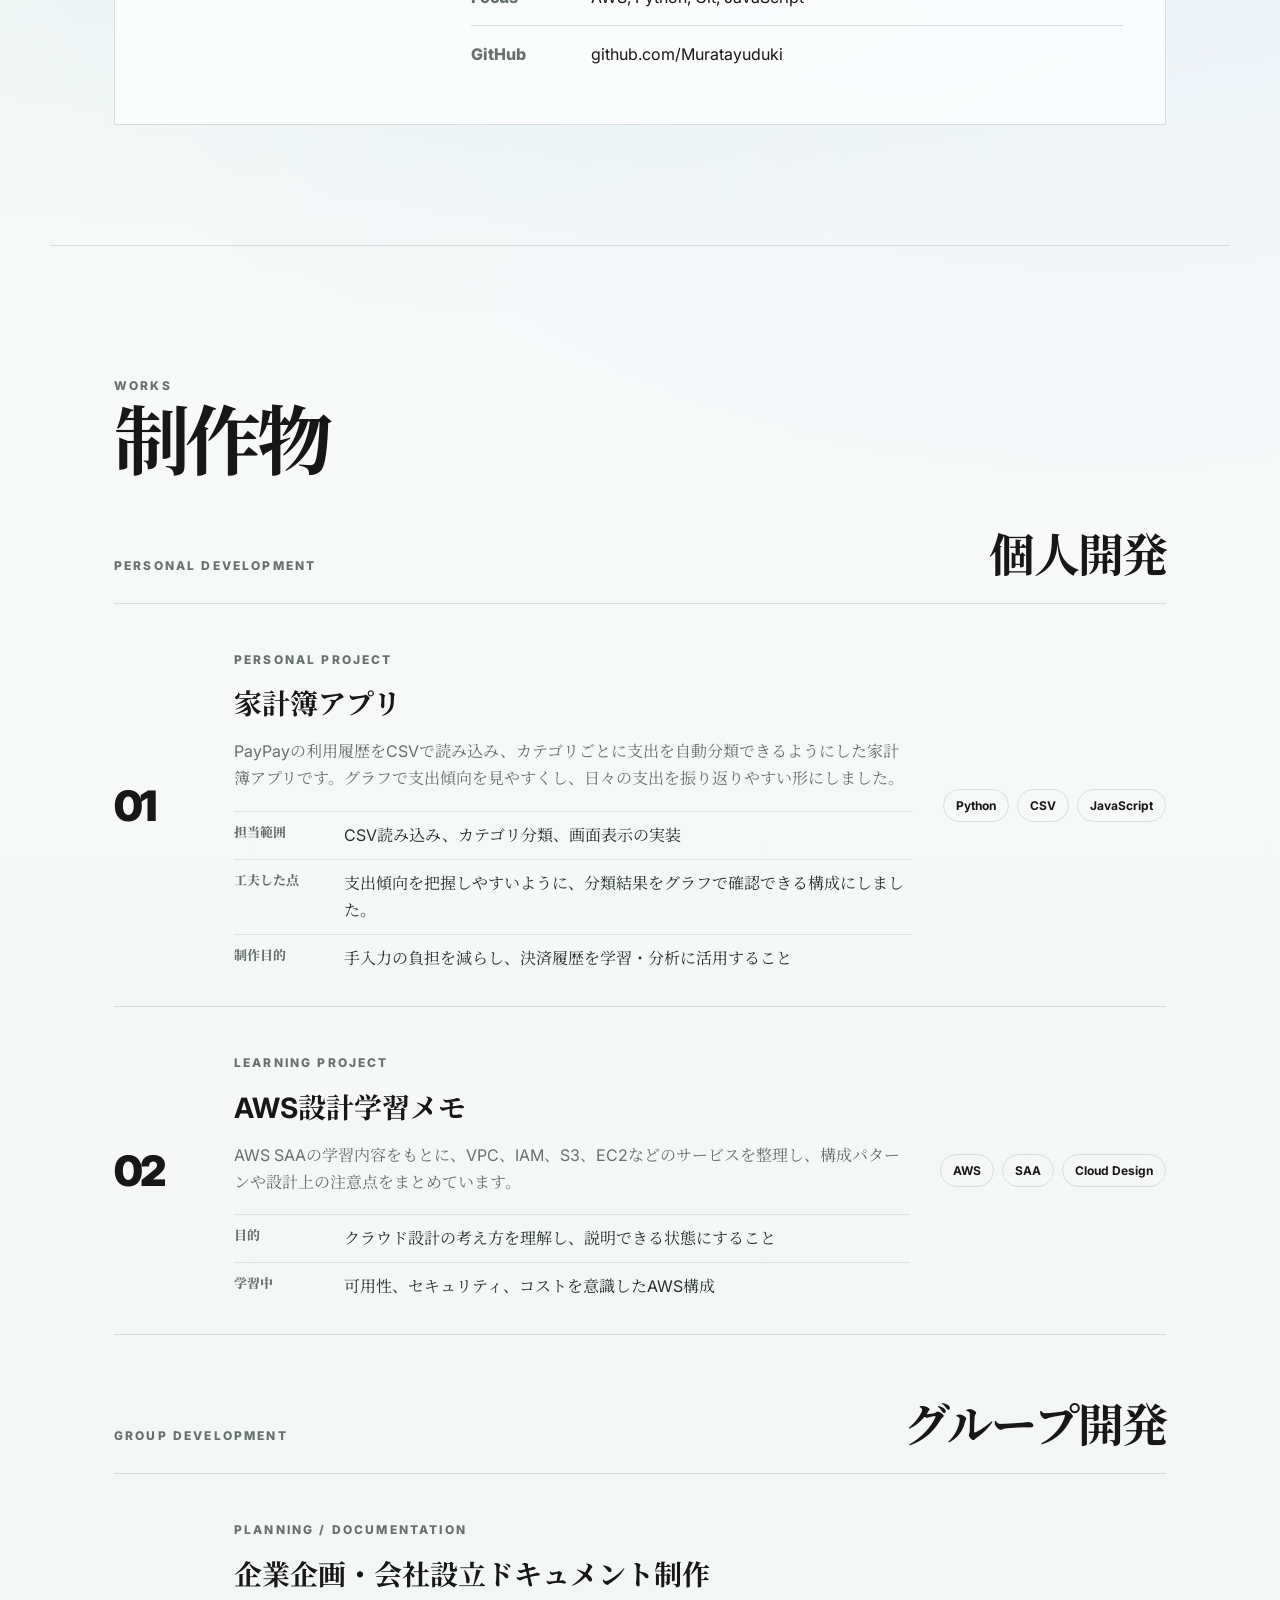
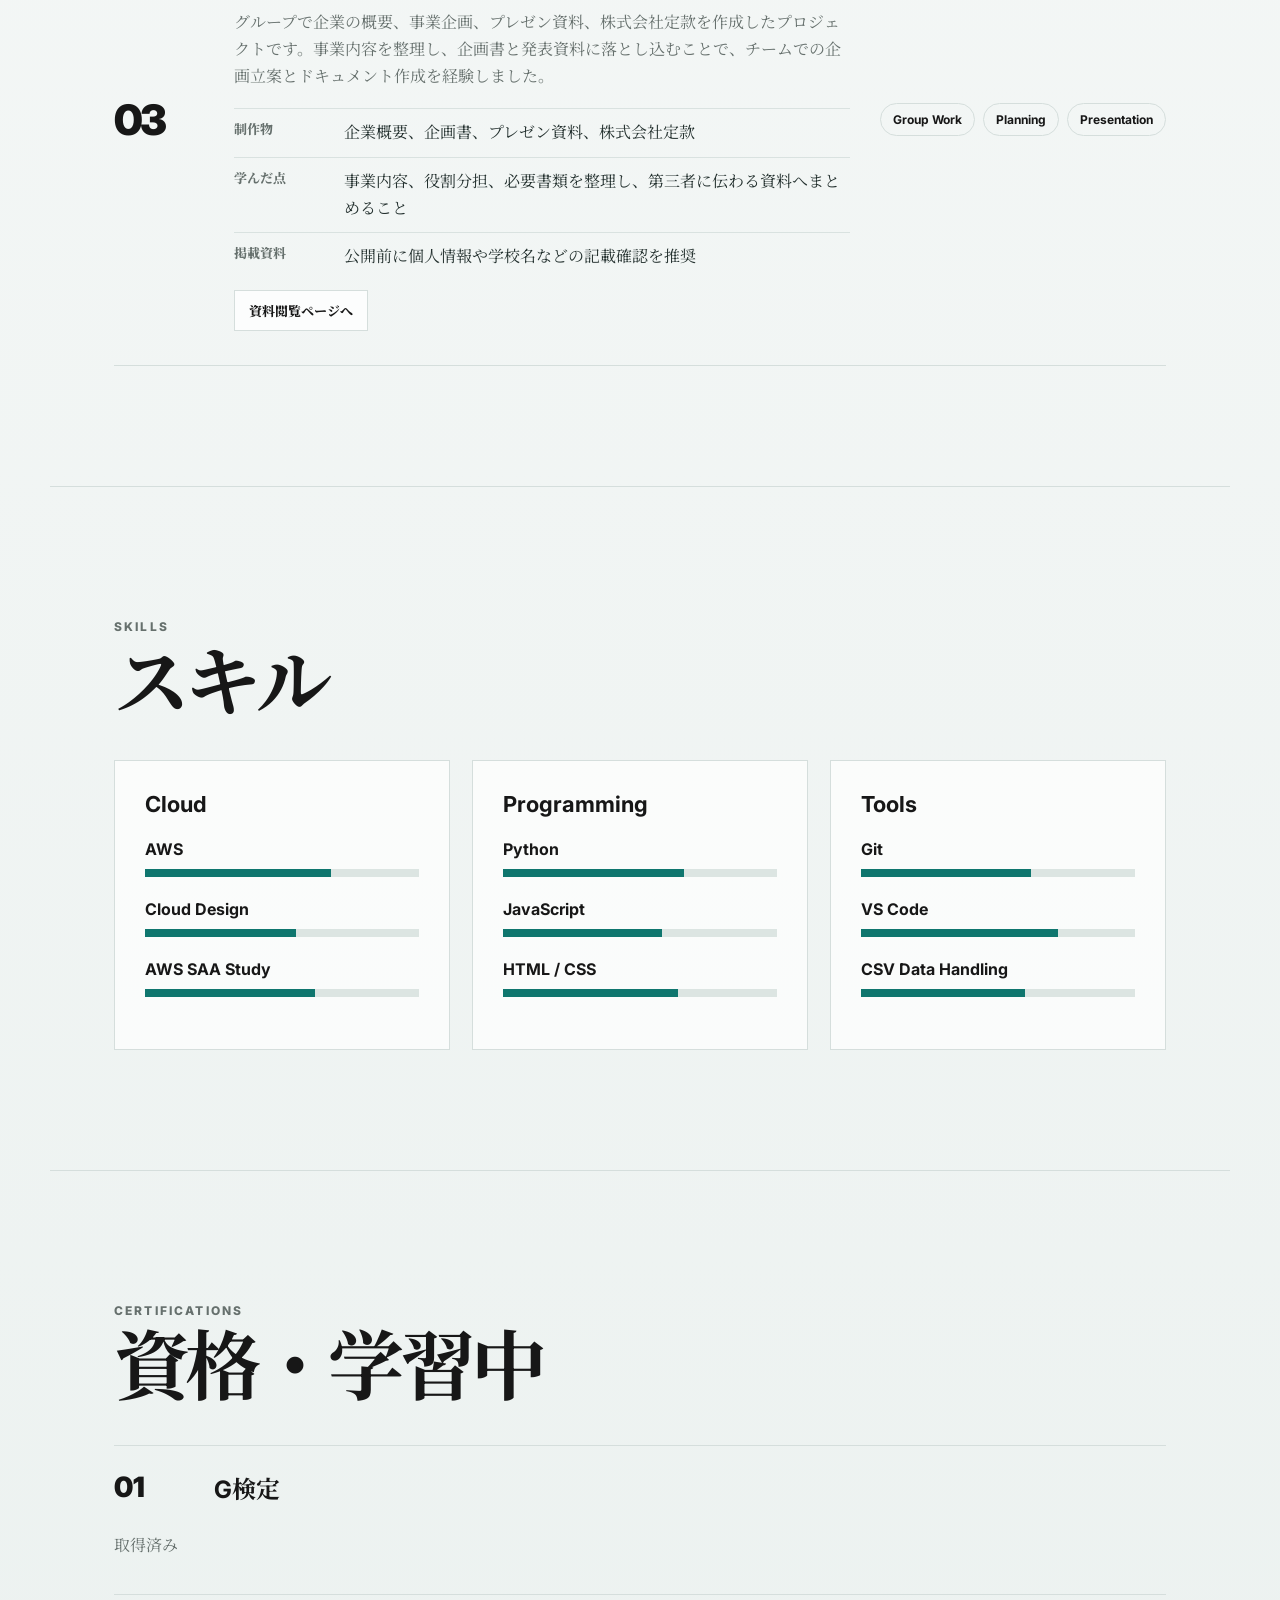
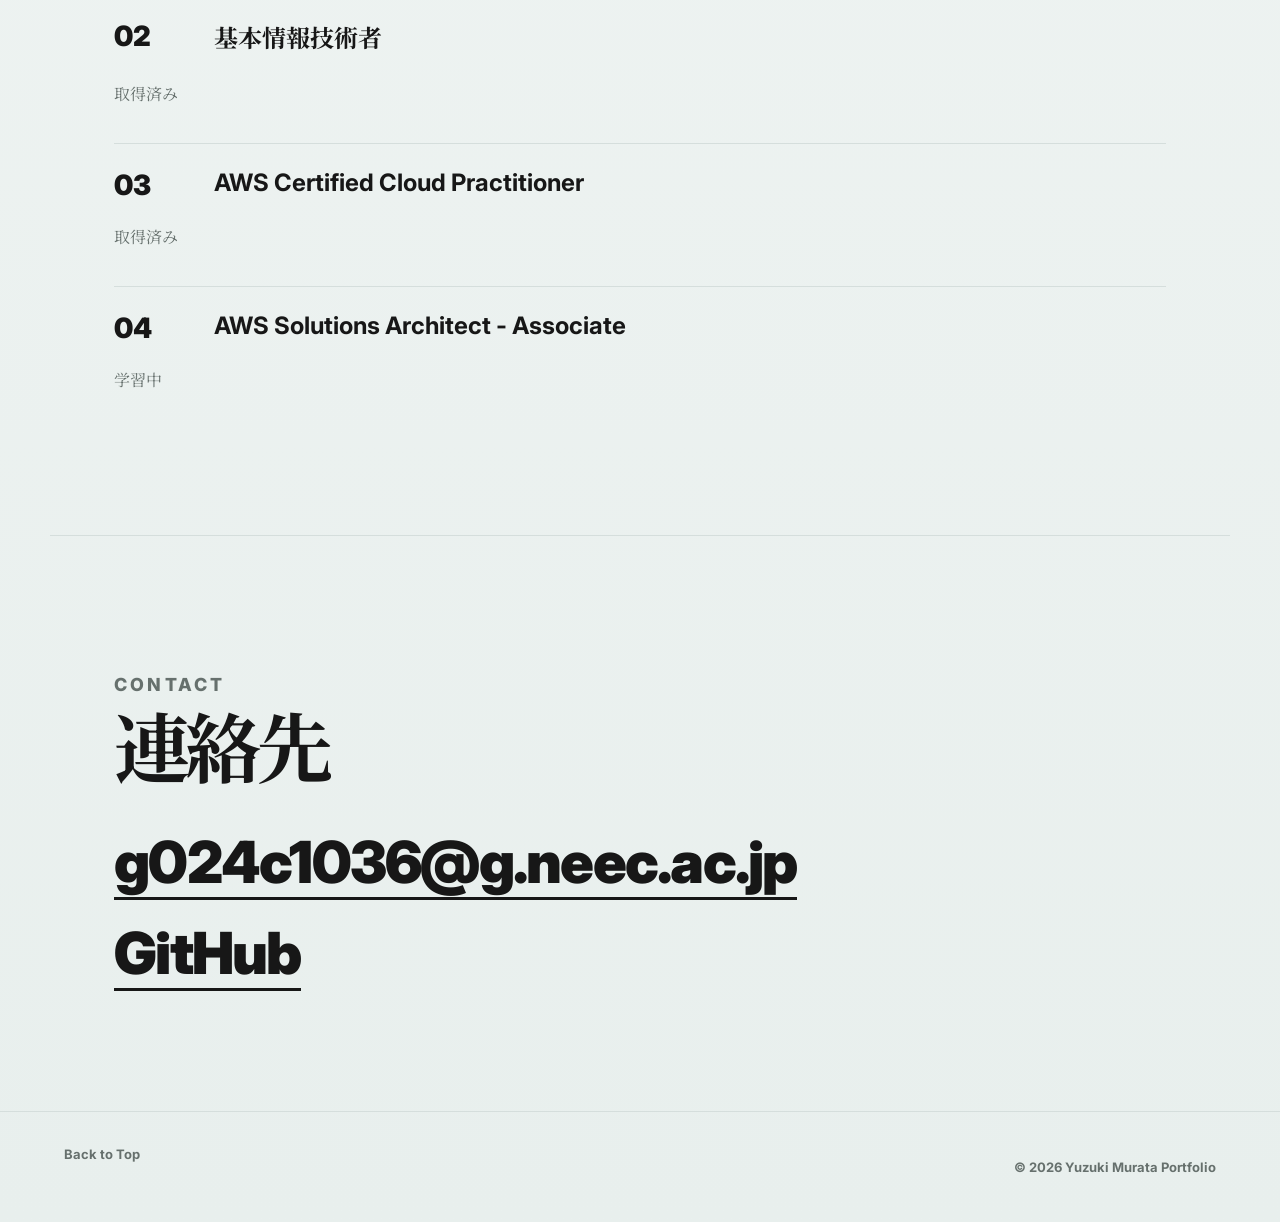
==== commit ce9968bb: "add file" ====
--- a/index.html
+++ b/index.html
@@ -115,9 +115,7 @@
                 <div><dt>掲載資料</dt><dd>公開前に個人情報や学校名などの記載確認を推奨</dd></div>
               </dl>
               <div class="document-links" aria-label="関連資料">
-                <a href="./comp/Presentation02.pdf" target="_blank" rel="noopener noreferrer">プレゼン資料</a>
-                <a href="./comp/企画書_(1).pdf" target="_blank" rel="noopener noreferrer">企画書</a>
-                <a href="./comp/株式会社定款_(1).pdf" target="_blank" rel="noopener noreferrer">定款</a>
+                <a href="./group-project.html">資料閲覧ページへ</a>
               </div>
             </div>
             <ul class="chips"><li>Group Work</li><li>Planning</li><li>Presentation</li></ul>
--- a/style.css
+++ b/style.css
@@ -236,6 +236,73 @@
   background: #fff;
   border-color: var(--accent);
 }
+.project-hero {
+  min-height: 72vh;
+  display: flex;
+  flex-direction: column;
+  justify-content: center;
+  max-width: 1180px;
+  margin: 0 auto;
+  padding: 130px 5vw 70px;
+}
+.project-hero h1 {
+  max-width: 980px;
+  margin: 18px 0;
+  font-size: clamp(48px, 9vw, 116px);
+  line-height: .95;
+  letter-spacing: -.07em;
+}
+.project-hero p:not(.eyebrow) {
+  max-width: 720px;
+  color: #24312f;
+  font-family: "Noto Serif JP", serif;
+  font-size: clamp(18px, 2.4vw, 28px);
+  line-height: 1.75;
+}
+.project-actions {
+  display: flex;
+  flex-wrap: wrap;
+  gap: 10px;
+  margin-top: 24px;
+}
+.project-actions a,
+.pdf-toolbar a {
+  border: 1px solid var(--text);
+  background: var(--text);
+  color: #fff;
+  padding: 11px 16px;
+  font-size: 13px;
+  font-weight: 800;
+  transition: transform .25s ease, background .25s ease;
+}
+.project-actions a:hover,
+.pdf-toolbar a:hover {
+  transform: translateY(-2px);
+  background: var(--accent);
+}
+.document-section {
+  padding-top: 92px;
+}
+.pdf-toolbar {
+  display: flex;
+  align-items: center;
+  justify-content: space-between;
+  gap: 24px;
+  margin: -18px 0 18px;
+}
+.pdf-toolbar p {
+  margin: 0;
+  color: var(--muted);
+  line-height: 1.7;
+}
+.pdf-viewer {
+  display: block;
+  width: 100%;
+  height: min(78vh, 860px);
+  min-height: 560px;
+  border: 1px solid var(--line);
+  background: #fff;
+}
 .chips { list-style: none; display: flex; gap: 8px; flex-wrap: wrap; padding: 0; margin: 0; justify-content: flex-end; }
 .chips li {
   border: 1px solid var(--line);
@@ -372,6 +439,21 @@
   .category-heading .work-type {
     margin-bottom: 8px;
   }
+  .project-hero {
+    min-height: auto;
+    padding-top: 112px;
+  }
+  .pdf-toolbar {
+    display: block;
+  }
+  .pdf-toolbar a {
+    display: inline-block;
+    margin-top: 14px;
+  }
+  .pdf-viewer {
+    height: 72vh;
+    min-height: 420px;
+  }
   .work-meta div { grid-template-columns: 1fr; gap: 4px; }
   .chips { justify-content: flex-start; }
   .section { padding: 86px 5vw; }
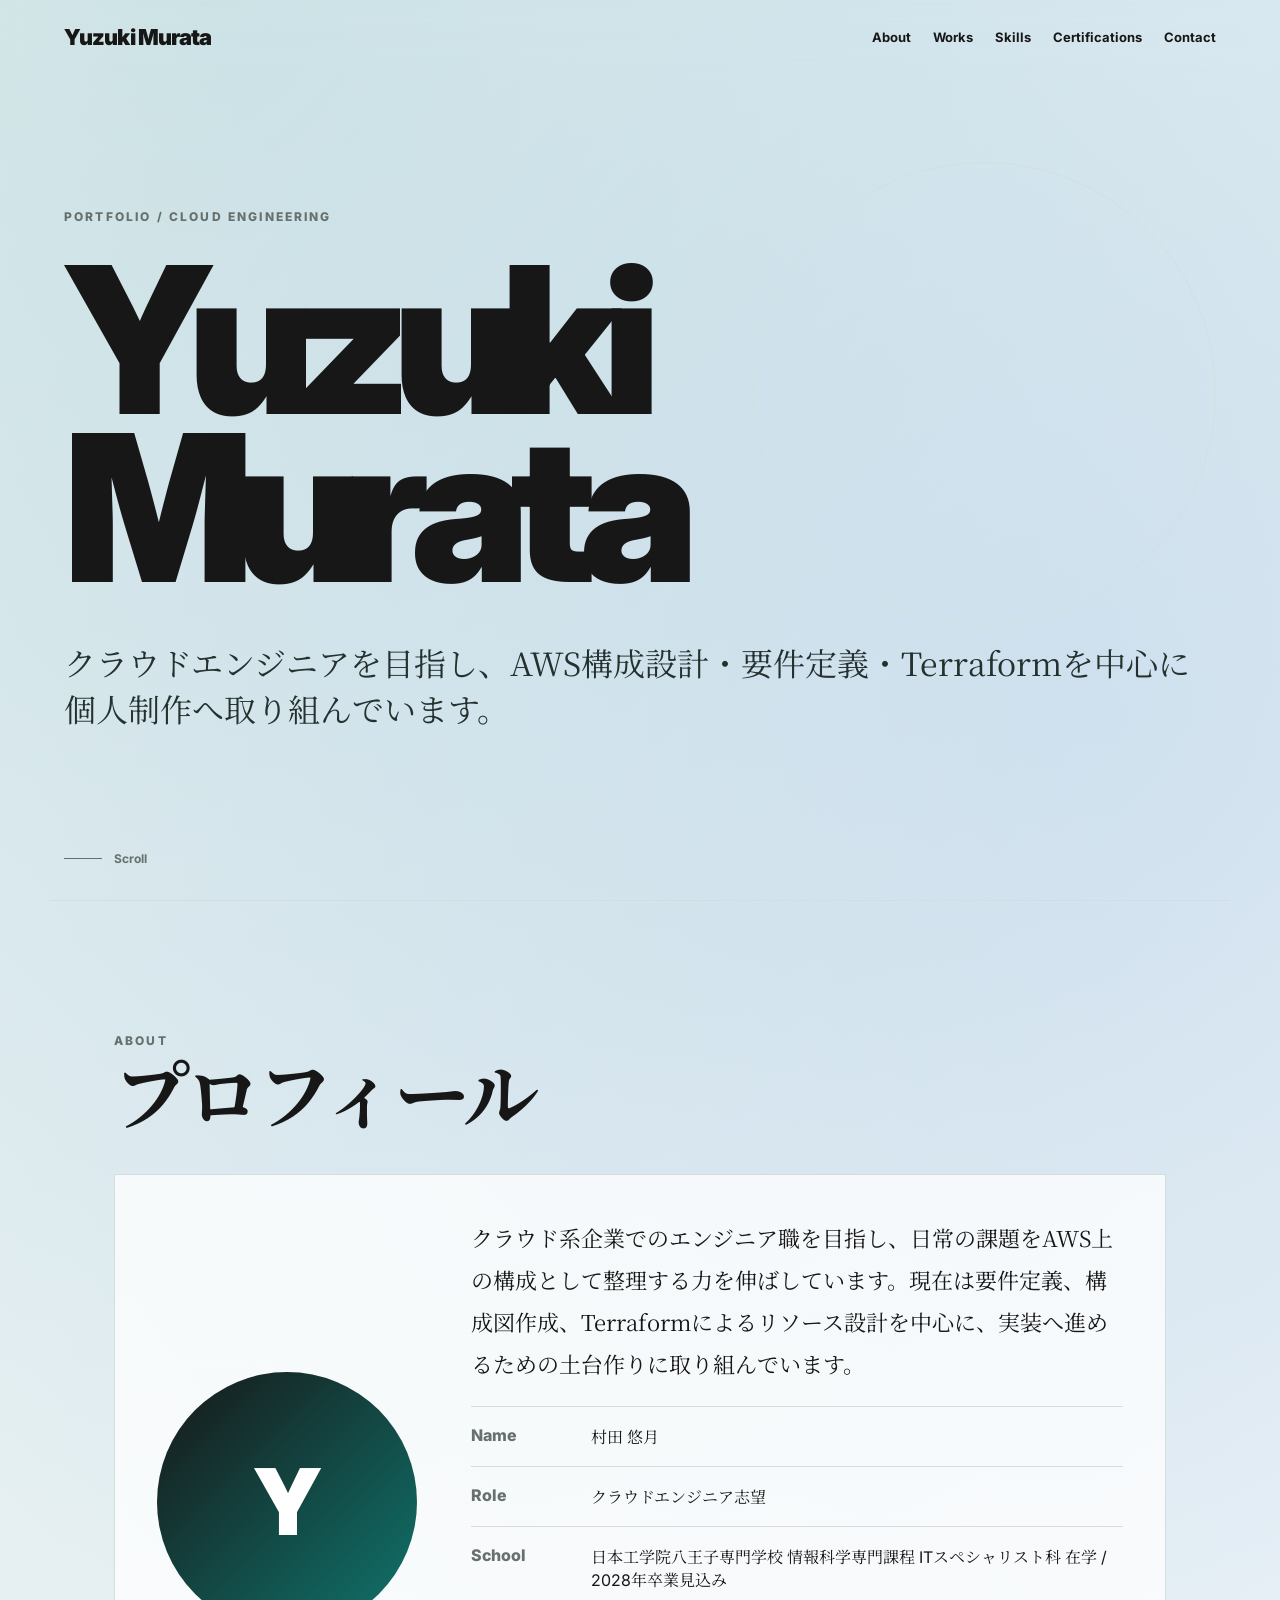
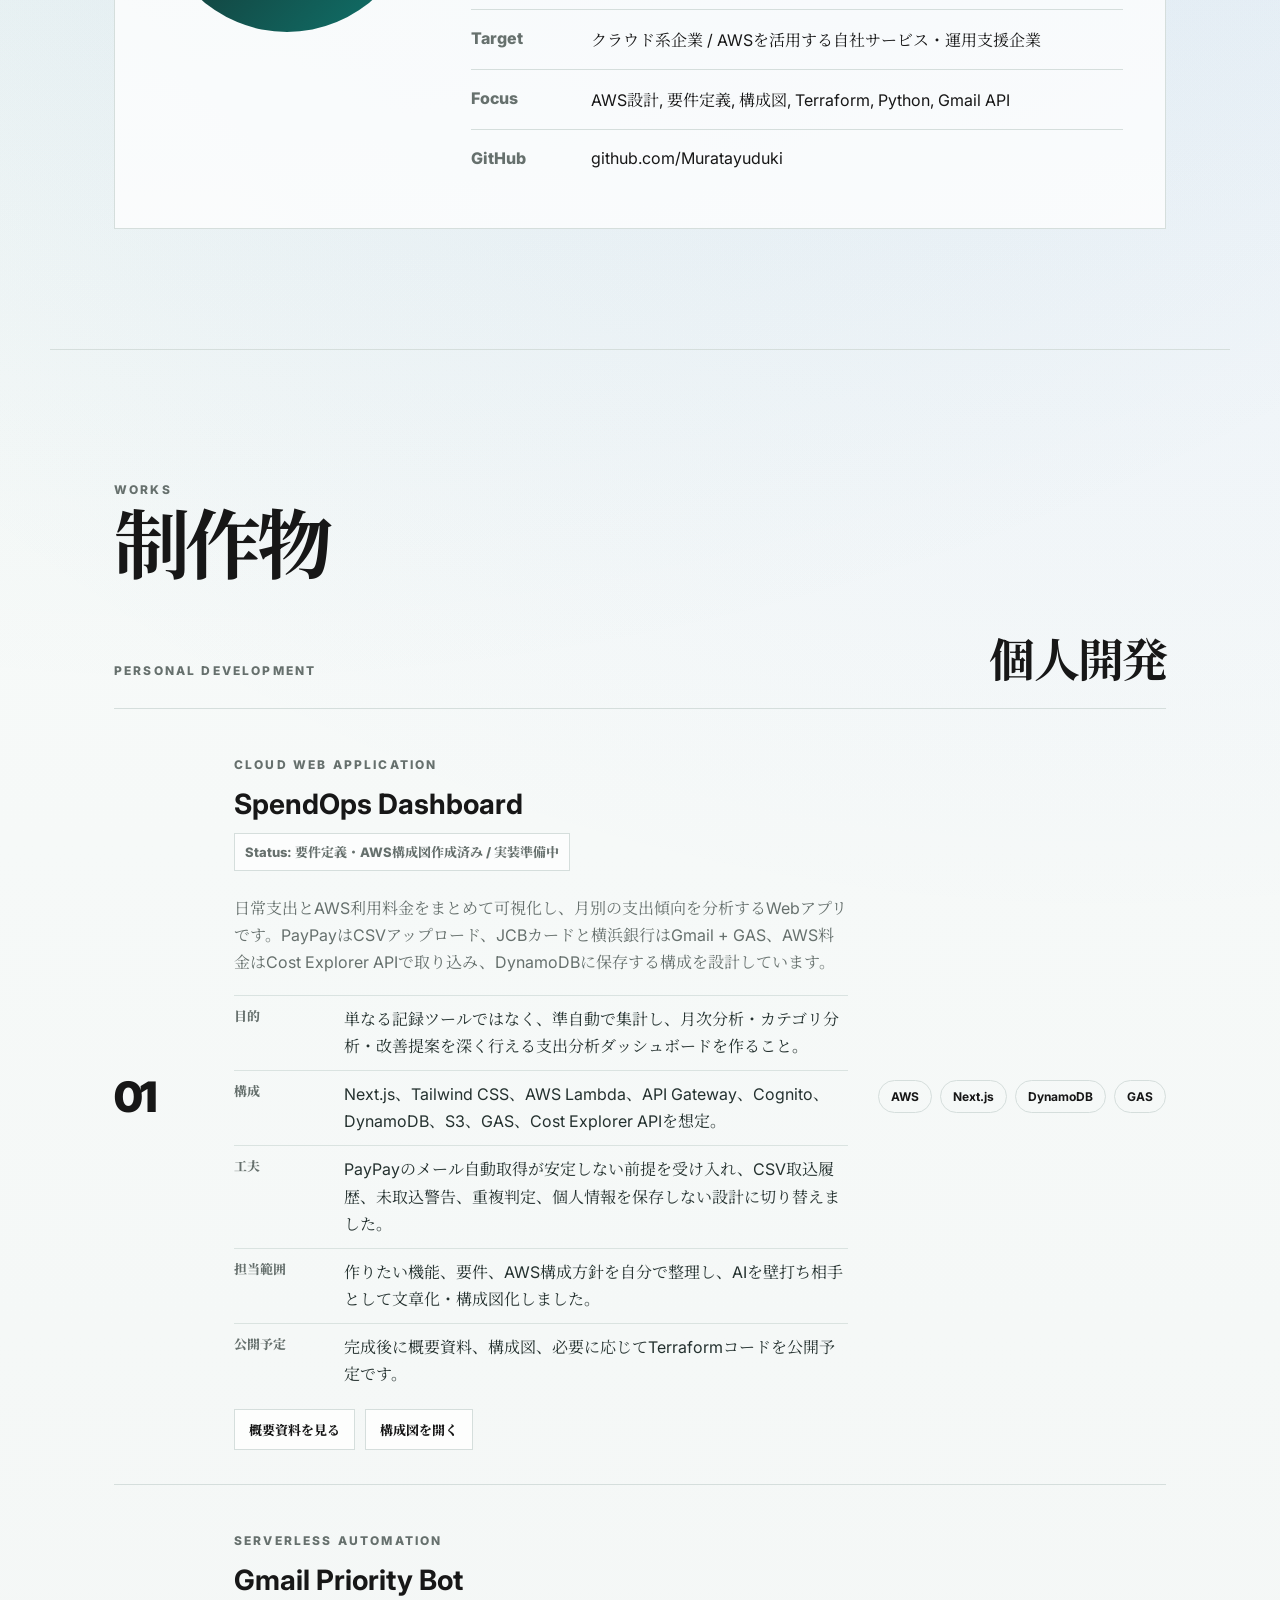
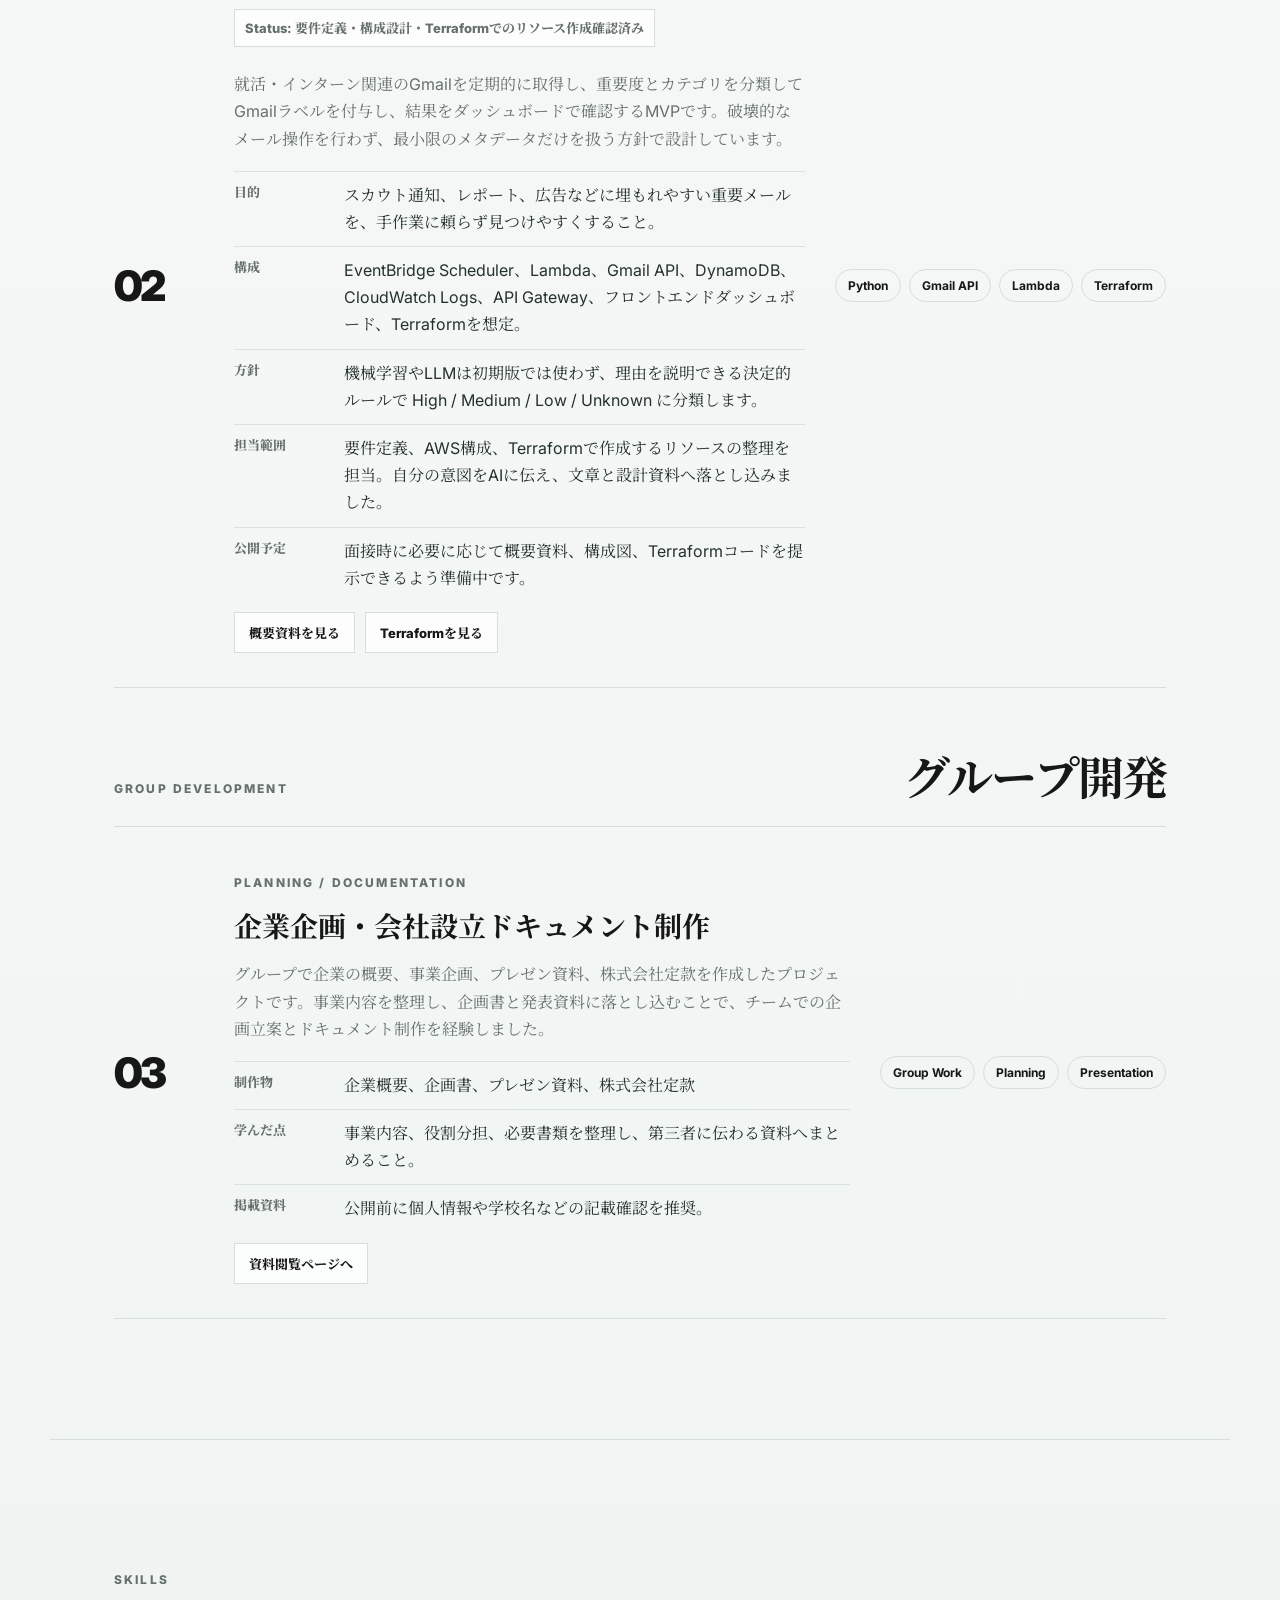
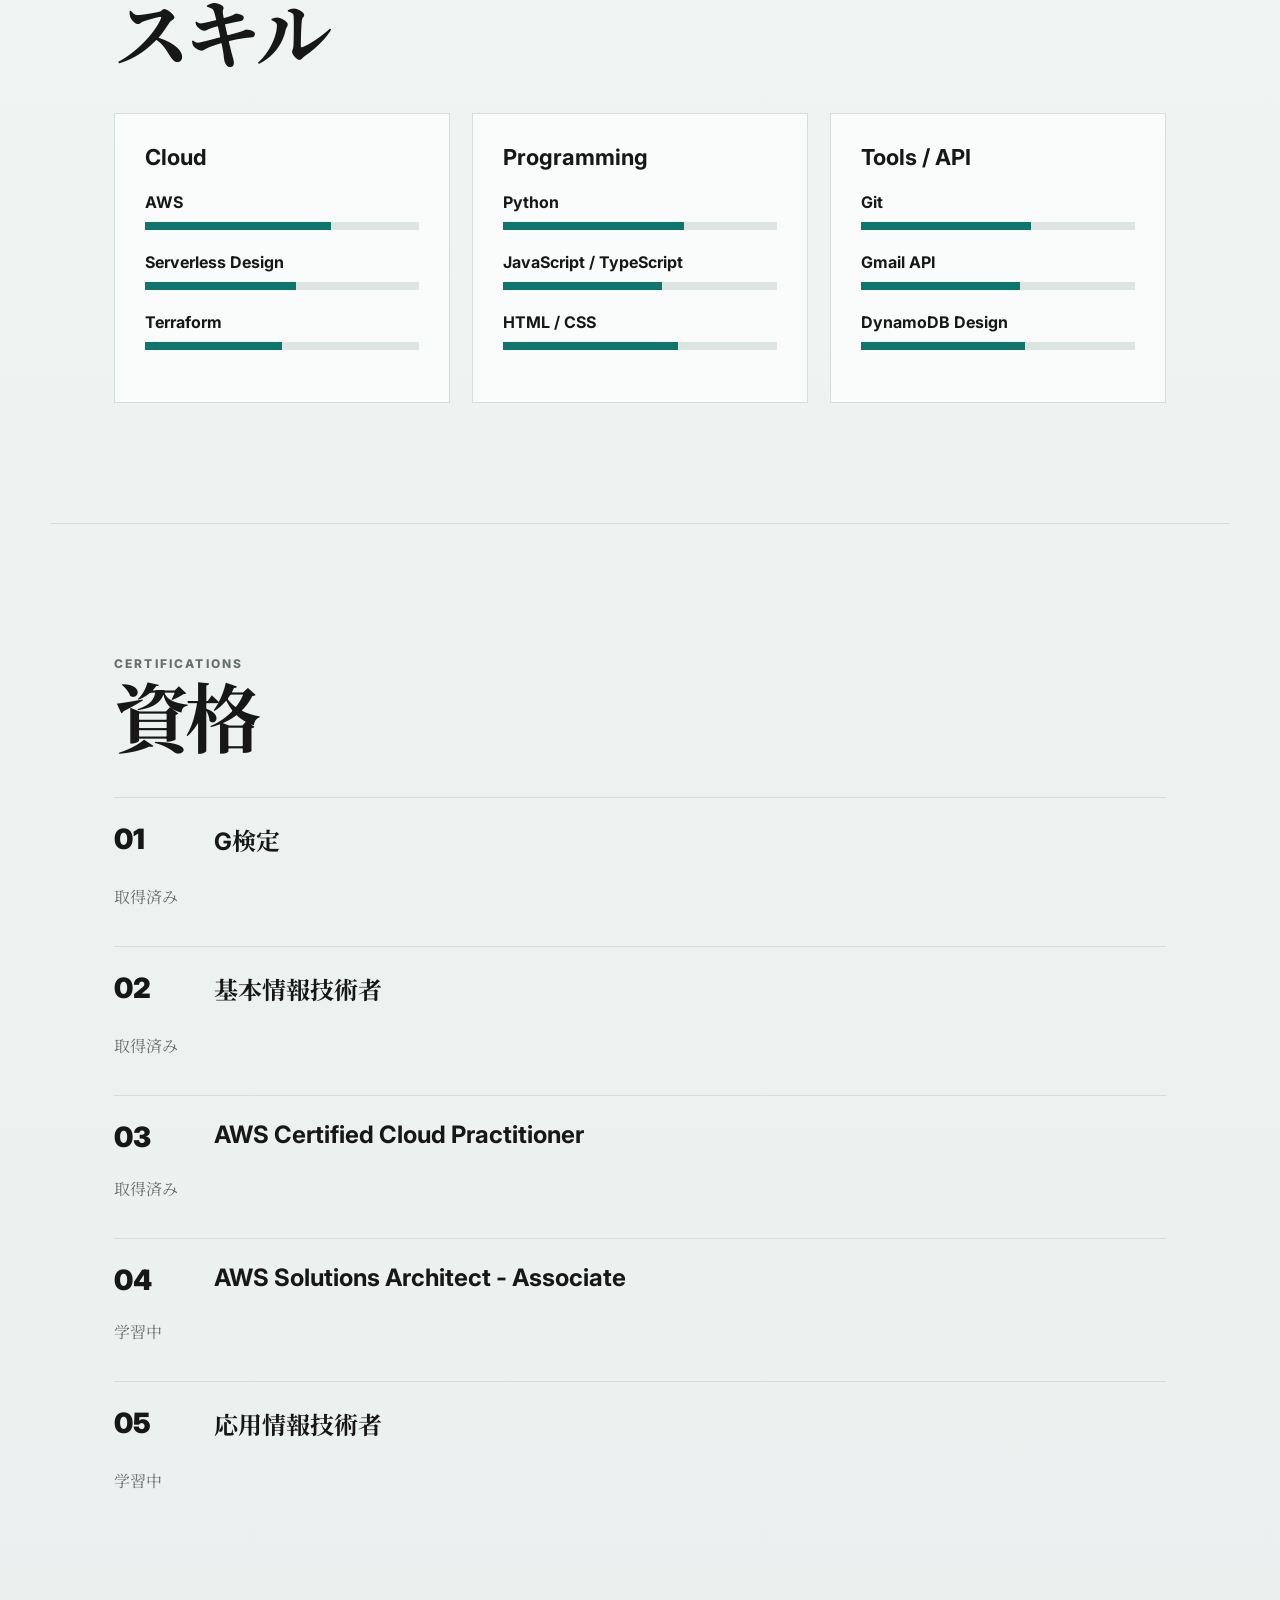
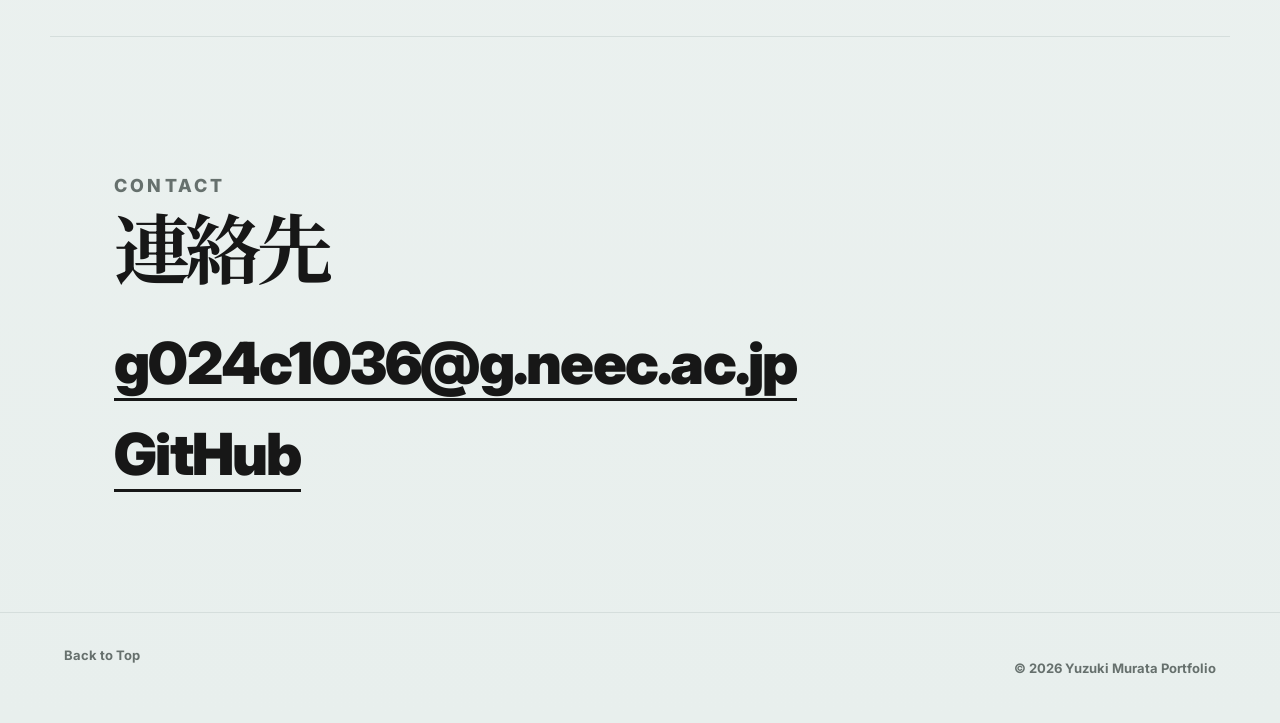
==== commit e14495aa: "製作物の内容変更今後要更新" ====
--- a/index.html
+++ b/index.html
@@ -29,7 +29,7 @@
         <span>Yuzuki</span>
         <span>Murata</span>
       </h1>
-      <p class="hero-subtitle">AWSを中心に、クラウド設計と実装を学んでいます。</p>
+      <p class="hero-subtitle">クラウドエンジニアを目指し、AWS構成設計・要件定義・Terraformを中心に個人制作へ取り組んでいます。</p>
       <div class="scroll-indicator">
         <span></span>
         Scroll
@@ -44,12 +44,13 @@
           <span>Y</span>
         </div>
         <div class="about-content">
-          <p class="tagline">AWSを中心にクラウド技術の学習を進めています。個人制作やグループ開発を通じて、実務で活かせる設計力と実装力を身につけています。</p>
+          <p class="tagline">クラウド系企業でのエンジニア職を目指し、日常の課題をAWS上の構成として整理する力を伸ばしています。現在は要件定義、構成図作成、Terraformによるリソース設計を中心に、実装へ進めるための土台作りに取り組んでいます。</p>
           <dl class="profile-list">
             <div><dt>Name</dt><dd>村田 悠月</dd></div>
             <div><dt>Role</dt><dd>クラウドエンジニア志望</dd></div>
             <div><dt>School</dt><dd>日本工学院八王子専門学校 情報科学専門課程 ITスペシャリスト科 在学 / 2028年卒業見込み</dd></div>
-            <div><dt>Focus</dt><dd>AWS, Python, Git, JavaScript</dd></div>
+            <div><dt>Target</dt><dd>クラウド系企業 / AWSを活用する自社サービス・運用支援企業</dd></div>
+            <div><dt>Focus</dt><dd>AWS設計, 要件定義, 構成図, Terraform, Python, Gmail API</dd></div>
             <div><dt>GitHub</dt><dd><a href="https://github.com/Muratayuduki" target="_blank" rel="noopener noreferrer">github.com/Muratayuduki</a></dd></div>
           </dl>
         </div>
@@ -69,30 +70,45 @@
           <article class="work-item">
             <span class="work-number">01</span>
             <div>
-              <p class="work-type">Personal Project</p>
-              <h3>家計簿アプリ</h3>
-              <p>PayPayの利用履歴をCSVで読み込み、カテゴリごとに支出を自動分類できるようにした家計簿アプリです。グラフで支出傾向を見やすくし、日々の支出を振り返りやすい形にしました。</p>
+              <p class="work-type">Cloud Web Application</p>
+              <h3><a href="./spendops.html">SpendOps Dashboard</a></h3>
+              <p class="work-status">Status: 要件定義・AWS構成図作成済み / 実装準備中</p>
+              <p>日常支出とAWS利用料金をまとめて可視化し、月別の支出傾向を分析するWebアプリです。PayPayはCSVアップロード、JCBカードと横浜銀行はGmail + GAS、AWS料金はCost Explorer APIで取り込み、DynamoDBに保存する構成を設計しています。</p>
               <dl class="work-meta">
-                <div><dt>担当範囲</dt><dd>CSV読み込み、カテゴリ分類、画面表示の実装</dd></div>
-                <div><dt>工夫した点</dt><dd>支出傾向を把握しやすいように、分類結果をグラフで確認できる構成にしました。</dd></div>
-                <div><dt>制作目的</dt><dd>手入力の負担を減らし、決済履歴を学習・分析に活用すること</dd></div>
+                <div><dt>目的</dt><dd>単なる記録ツールではなく、準自動で集計し、月次分析・カテゴリ分析・改善提案を深く行える支出分析ダッシュボードを作ること。</dd></div>
+                <div><dt>構成</dt><dd>Next.js、Tailwind CSS、AWS Lambda、API Gateway、Cognito、DynamoDB、S3、GAS、Cost Explorer APIを想定。</dd></div>
+                <div><dt>工夫</dt><dd>PayPayのメール自動取得が安定しない前提を受け入れ、CSV取込履歴、未取込警告、重複判定、個人情報を保存しない設計に切り替えました。</dd></div>
+                <div><dt>担当範囲</dt><dd>作りたい機能、要件、AWS構成方針を自分で整理し、AIを壁打ち相手として文章化・構成図化しました。</dd></div>
+                <div><dt>公開予定</dt><dd>完成後に概要資料、構成図、必要に応じてTerraformコードを公開予定です。</dd></div>
               </dl>
+              <div class="document-links" aria-label="SpendOps Dashboard の成果物">
+                <a href="./spendops.html">概要資料を見る</a>
+                <a href="./projects/spendops/spendops_aws_architecture.drawio" target="_blank" rel="noopener noreferrer">構成図を開く</a>
+              </div>
             </div>
-            <ul class="chips"><li>Python</li><li>CSV</li><li>JavaScript</li></ul>
+            <ul class="chips"><li>AWS</li><li>Next.js</li><li>DynamoDB</li><li>GAS</li></ul>
           </article>
 
           <article class="work-item">
             <span class="work-number">02</span>
             <div>
-              <p class="work-type">Learning Project</p>
-              <h3>AWS設計学習メモ</h3>
-              <p>AWS SAAの学習内容をもとに、VPC、IAM、S3、EC2などのサービスを整理し、構成パターンや設計上の注意点をまとめています。</p>
+              <p class="work-type">Serverless Automation</p>
+              <h3><a href="./gmail-priority-bot.html">Gmail Priority Bot</a></h3>
+              <p class="work-status">Status: 要件定義・構成設計・Terraformでのリソース作成確認済み</p>
+              <p>就活・インターン関連のGmailを定期的に取得し、重要度とカテゴリを分類してGmailラベルを付与し、結果をダッシュボードで確認するMVPです。破壊的なメール操作を行わず、最小限のメタデータだけを扱う方針で設計しています。</p>
               <dl class="work-meta">
-                <div><dt>目的</dt><dd>クラウド設計の考え方を理解し、説明できる状態にすること</dd></div>
-                <div><dt>学習中</dt><dd>可用性、セキュリティ、コストを意識したAWS構成</dd></div>
+                <div><dt>目的</dt><dd>スカウト通知、レポート、広告などに埋もれやすい重要メールを、手作業に頼らず見つけやすくすること。</dd></div>
+                <div><dt>構成</dt><dd>EventBridge Scheduler、Lambda、Gmail API、DynamoDB、CloudWatch Logs、API Gateway、フロントエンドダッシュボード、Terraformを想定。</dd></div>
+                <div><dt>方針</dt><dd>機械学習やLLMは初期版では使わず、理由を説明できる決定的ルールで High / Medium / Low / Unknown に分類します。</dd></div>
+                <div><dt>担当範囲</dt><dd>要件定義、AWS構成、Terraformで作成するリソースの整理を担当。自分の意図をAIに伝え、文章と設計資料へ落とし込みました。</dd></div>
+                <div><dt>公開予定</dt><dd>面接時に必要に応じて概要資料、構成図、Terraformコードを提示できるよう準備中です。</dd></div>
               </dl>
+              <div class="document-links" aria-label="Gmail Priority Bot の成果物">
+                <a href="./gmail-priority-bot.html">概要資料を見る</a>
+                <a href="./projects/gmail-priority-bot/terraform/main.tf" target="_blank" rel="noopener noreferrer">Terraformを見る</a>
+              </div>
             </div>
-            <ul class="chips"><li>AWS</li><li>SAA</li><li>Cloud Design</li></ul>
+            <ul class="chips"><li>Python</li><li>Gmail API</li><li>Lambda</li><li>Terraform</li></ul>
           </article>
         </div>
       </div>
@@ -107,12 +123,12 @@
             <span class="work-number">03</span>
             <div>
               <p class="work-type">Planning / Documentation</p>
-              <h3>企業企画・会社設立ドキュメント制作</h3>
-              <p>グループで企業の概要、事業企画、プレゼン資料、株式会社定款を作成したプロジェクトです。事業内容を整理し、企画書と発表資料に落とし込むことで、チームでの企画立案とドキュメント作成を経験しました。</p>
+              <h3><a href="./group-project.html">企業企画・会社設立ドキュメント制作</a></h3>
+              <p>グループで企業の概要、事業企画、プレゼン資料、株式会社定款を作成したプロジェクトです。事業内容を整理し、企画書と発表資料に落とし込むことで、チームでの企画立案とドキュメント制作を経験しました。</p>
               <dl class="work-meta">
                 <div><dt>制作物</dt><dd>企業概要、企画書、プレゼン資料、株式会社定款</dd></div>
-                <div><dt>学んだ点</dt><dd>事業内容、役割分担、必要書類を整理し、第三者に伝わる資料へまとめること</dd></div>
-                <div><dt>掲載資料</dt><dd>公開前に個人情報や学校名などの記載確認を推奨</dd></div>
+                <div><dt>学んだ点</dt><dd>事業内容、役割分担、必要書類を整理し、第三者に伝わる資料へまとめること。</dd></div>
+                <div><dt>掲載資料</dt><dd>公開前に個人情報や学校名などの記載確認を推奨。</dd></div>
               </dl>
               <div class="document-links" aria-label="関連資料">
                 <a href="./group-project.html">資料閲覧ページへ</a>
@@ -131,32 +147,33 @@
         <div class="skill-group">
           <h3>Cloud</h3>
           <div class="skill" style="--level: 68%"><span>AWS</span><b></b></div>
-          <div class="skill" style="--level: 55%"><span>Cloud Design</span><b></b></div>
-          <div class="skill" style="--level: 62%"><span>AWS SAA Study</span><b></b></div>
+          <div class="skill" style="--level: 55%"><span>Serverless Design</span><b></b></div>
+          <div class="skill" style="--level: 50%"><span>Terraform</span><b></b></div>
         </div>
         <div class="skill-group">
           <h3>Programming</h3>
           <div class="skill" style="--level: 66%"><span>Python</span><b></b></div>
-          <div class="skill" style="--level: 58%"><span>JavaScript</span><b></b></div>
+          <div class="skill" style="--level: 58%"><span>JavaScript / TypeScript</span><b></b></div>
           <div class="skill" style="--level: 64%"><span>HTML / CSS</span><b></b></div>
         </div>
         <div class="skill-group">
-          <h3>Tools</h3>
+          <h3>Tools / API</h3>
           <div class="skill" style="--level: 62%"><span>Git</span><b></b></div>
-          <div class="skill" style="--level: 72%"><span>VS Code</span><b></b></div>
-          <div class="skill" style="--level: 60%"><span>CSV Data Handling</span><b></b></div>
+          <div class="skill" style="--level: 58%"><span>Gmail API</span><b></b></div>
+          <div class="skill" style="--level: 60%"><span>DynamoDB Design</span><b></b></div>
         </div>
       </div>
     </section>
 
     <section id="certifications" class="section section-reveal">
       <p class="section-label">Certifications</p>
-      <h2>資格・学習中</h2>
+      <h2>資格</h2>
       <div class="cert-list">
         <article><span>01</span><h3>G検定</h3><p>取得済み</p></article>
         <article><span>02</span><h3>基本情報技術者</h3><p>取得済み</p></article>
         <article><span>03</span><h3>AWS Certified Cloud Practitioner</h3><p>取得済み</p></article>
         <article><span>04</span><h3>AWS Solutions Architect - Associate</h3><p>学習中</p></article>
+        <article><span>05</span><h3>応用情報技術者</h3><p>学習中</p></article>
       </div>
     </section>
 
--- a/style.css
+++ b/style.css
@@ -198,6 +198,16 @@
 }
 .work-item h3 { margin: 8px 0; font-size: 28px; }
 .work-item p { color: var(--muted); line-height: 1.7; }
+.work-status {
+  display: inline-block;
+  margin: 4px 0 8px;
+  padding: 7px 10px;
+  border: 1px solid var(--line);
+  background: rgba(255,255,255,.72);
+  color: #24312f;
+  font-size: 13px;
+  font-weight: 800;
+}
 .work-meta {
   display: grid;
   gap: 10px;
@@ -302,6 +312,62 @@
   min-height: 560px;
   border: 1px solid var(--line);
   background: #fff;
+}
+.project-summary {
+  max-width: 860px;
+}
+.project-summary p {
+  color: #24312f;
+  font-family: "Noto Serif JP", serif;
+  font-size: 19px;
+  line-height: 1.9;
+}
+.project-meta {
+  max-width: 940px;
+  margin-top: 30px;
+}
+.artifact-list {
+  display: grid;
+  grid-template-columns: repeat(3, 1fr);
+  gap: 16px;
+}
+.artifact-list a {
+  min-height: 220px;
+  padding: 24px;
+  border: 1px solid var(--line);
+  background: rgba(255,255,255,.76);
+  display: flex;
+  flex-direction: column;
+  gap: 14px;
+  transition: transform .3s ease, background .3s ease, border-color .3s ease;
+}
+.artifact-list a:hover {
+  transform: translateY(-6px);
+  background: #fff;
+  border-color: var(--accent);
+}
+.artifact-list span {
+  color: var(--muted);
+  font-size: 13px;
+  font-weight: 900;
+}
+.artifact-list strong {
+  font-size: 22px;
+  line-height: 1.35;
+}
+.artifact-list small {
+  color: var(--muted);
+  font-size: 14px;
+  line-height: 1.7;
+}
+.code-block {
+  margin: 0;
+  padding: 26px;
+  border: 1px solid var(--line);
+  background: rgba(255,255,255,.82);
+  color: #24312f;
+  overflow-x: auto;
+  line-height: 1.7;
 }
 .chips { list-style: none; display: flex; gap: 8px; flex-wrap: wrap; padding: 0; margin: 0; justify-content: flex-end; }
 .chips li {
@@ -430,7 +496,7 @@
     border-radius: 999px;
     font-weight: 800;
   }
-  .about-card, .work-item, .skill-grid, .article-grid { grid-template-columns: 1fr; }
+  .about-card, .work-item, .skill-grid, .article-grid, .artifact-list { grid-template-columns: 1fr; }
   .avatar { max-width: 220px; }
   .work-item { align-items: start; }
   .category-heading {
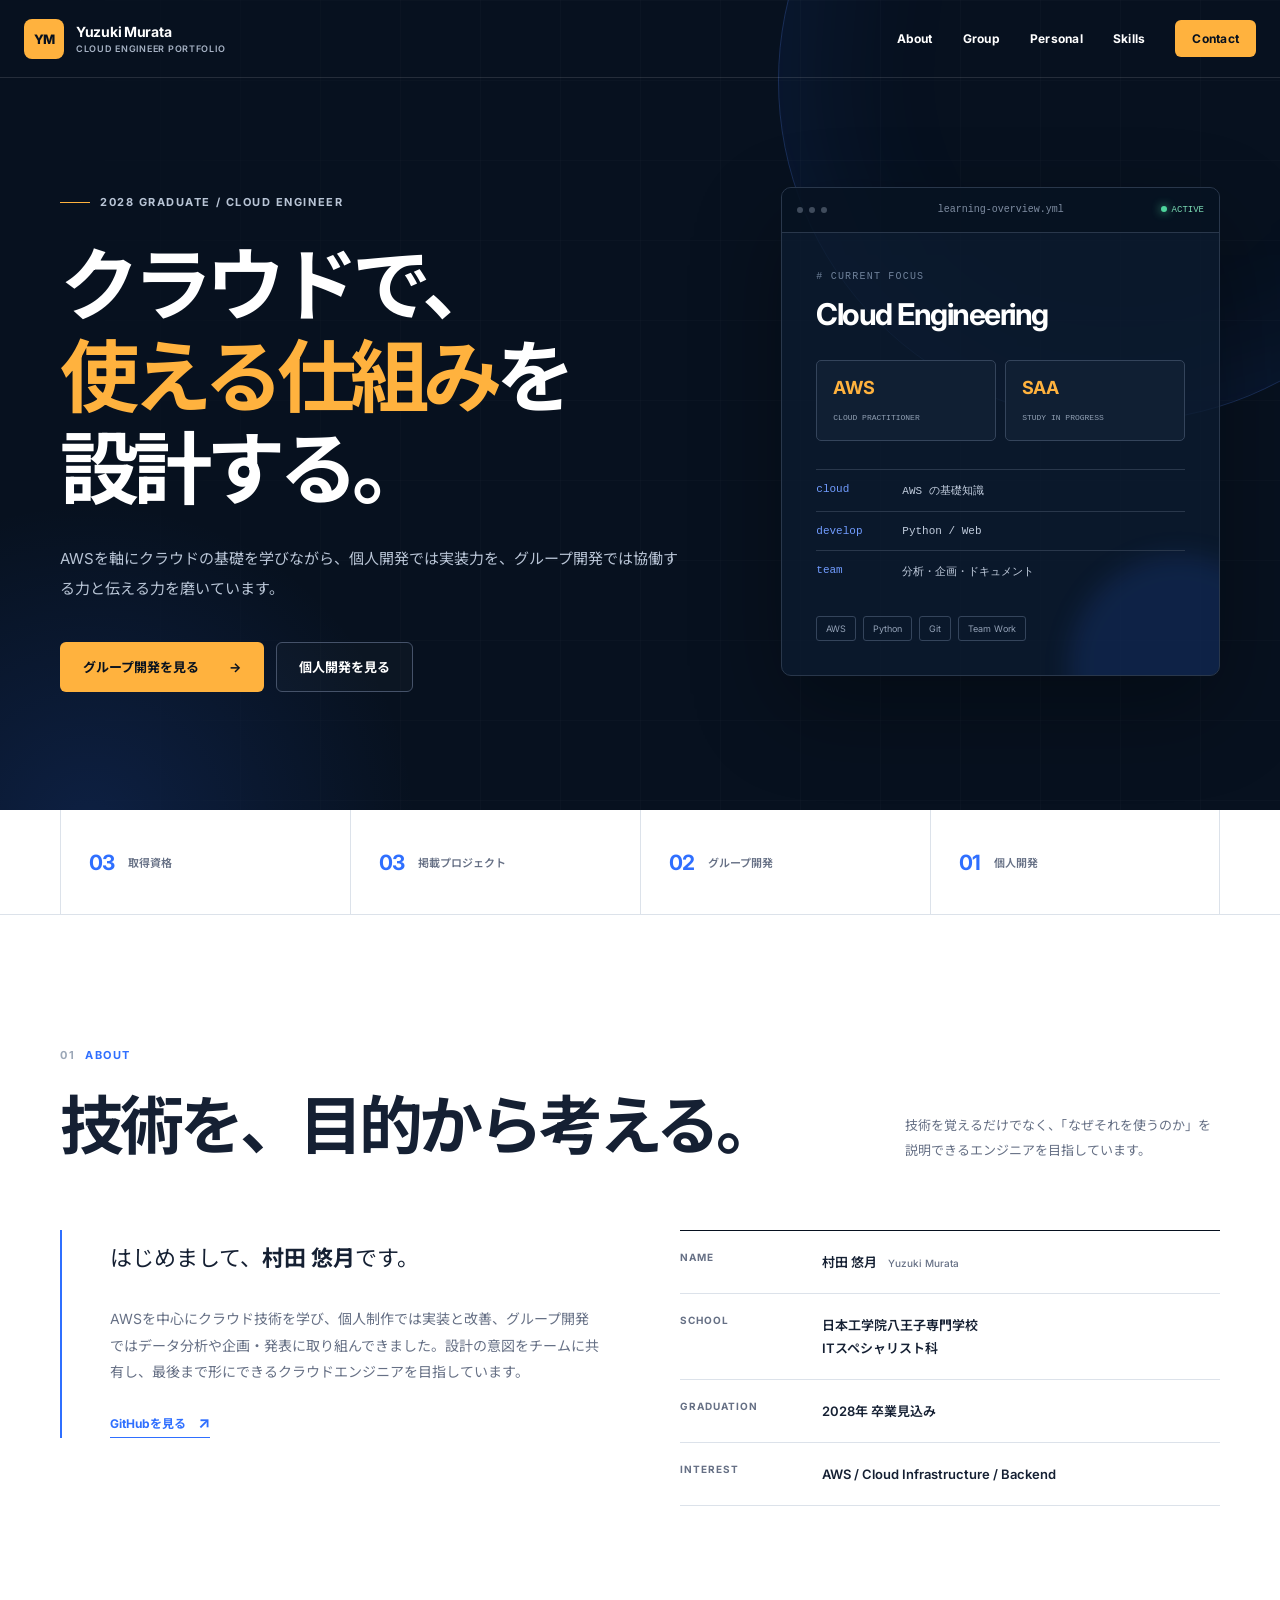
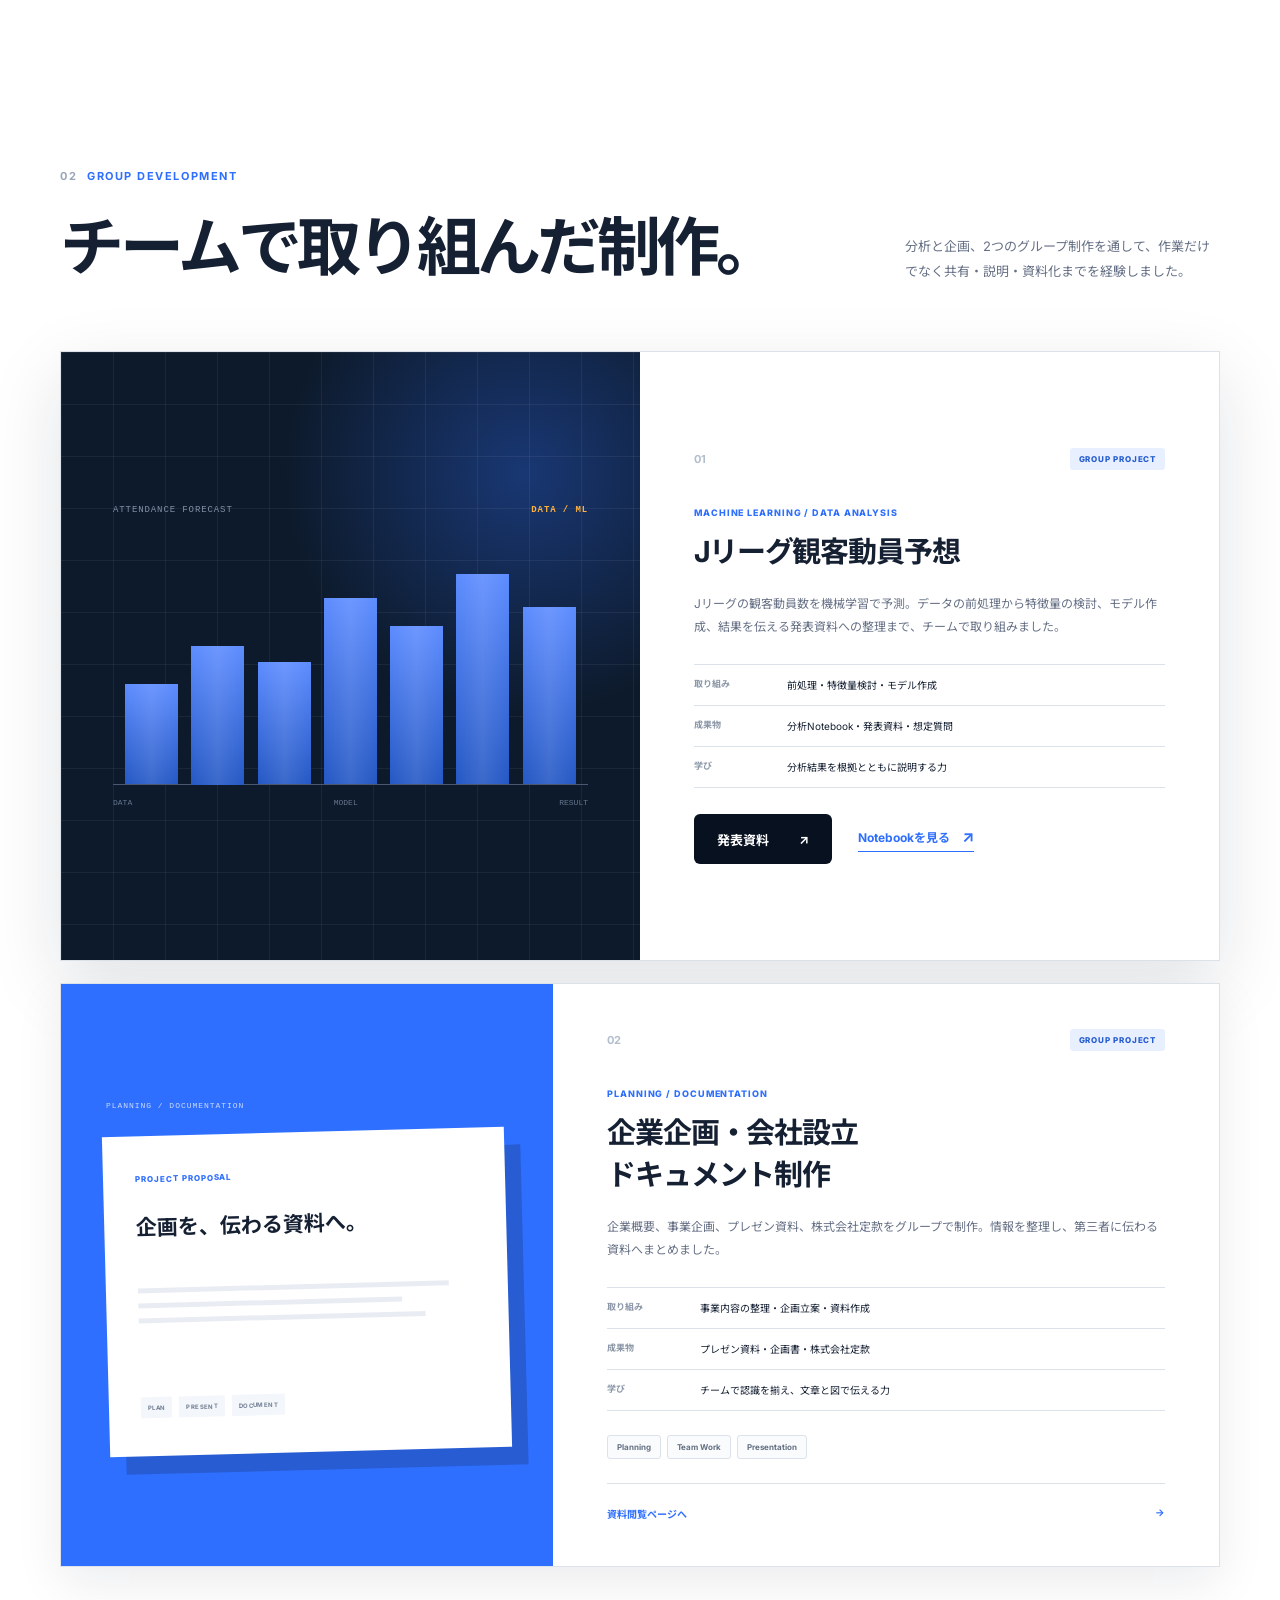
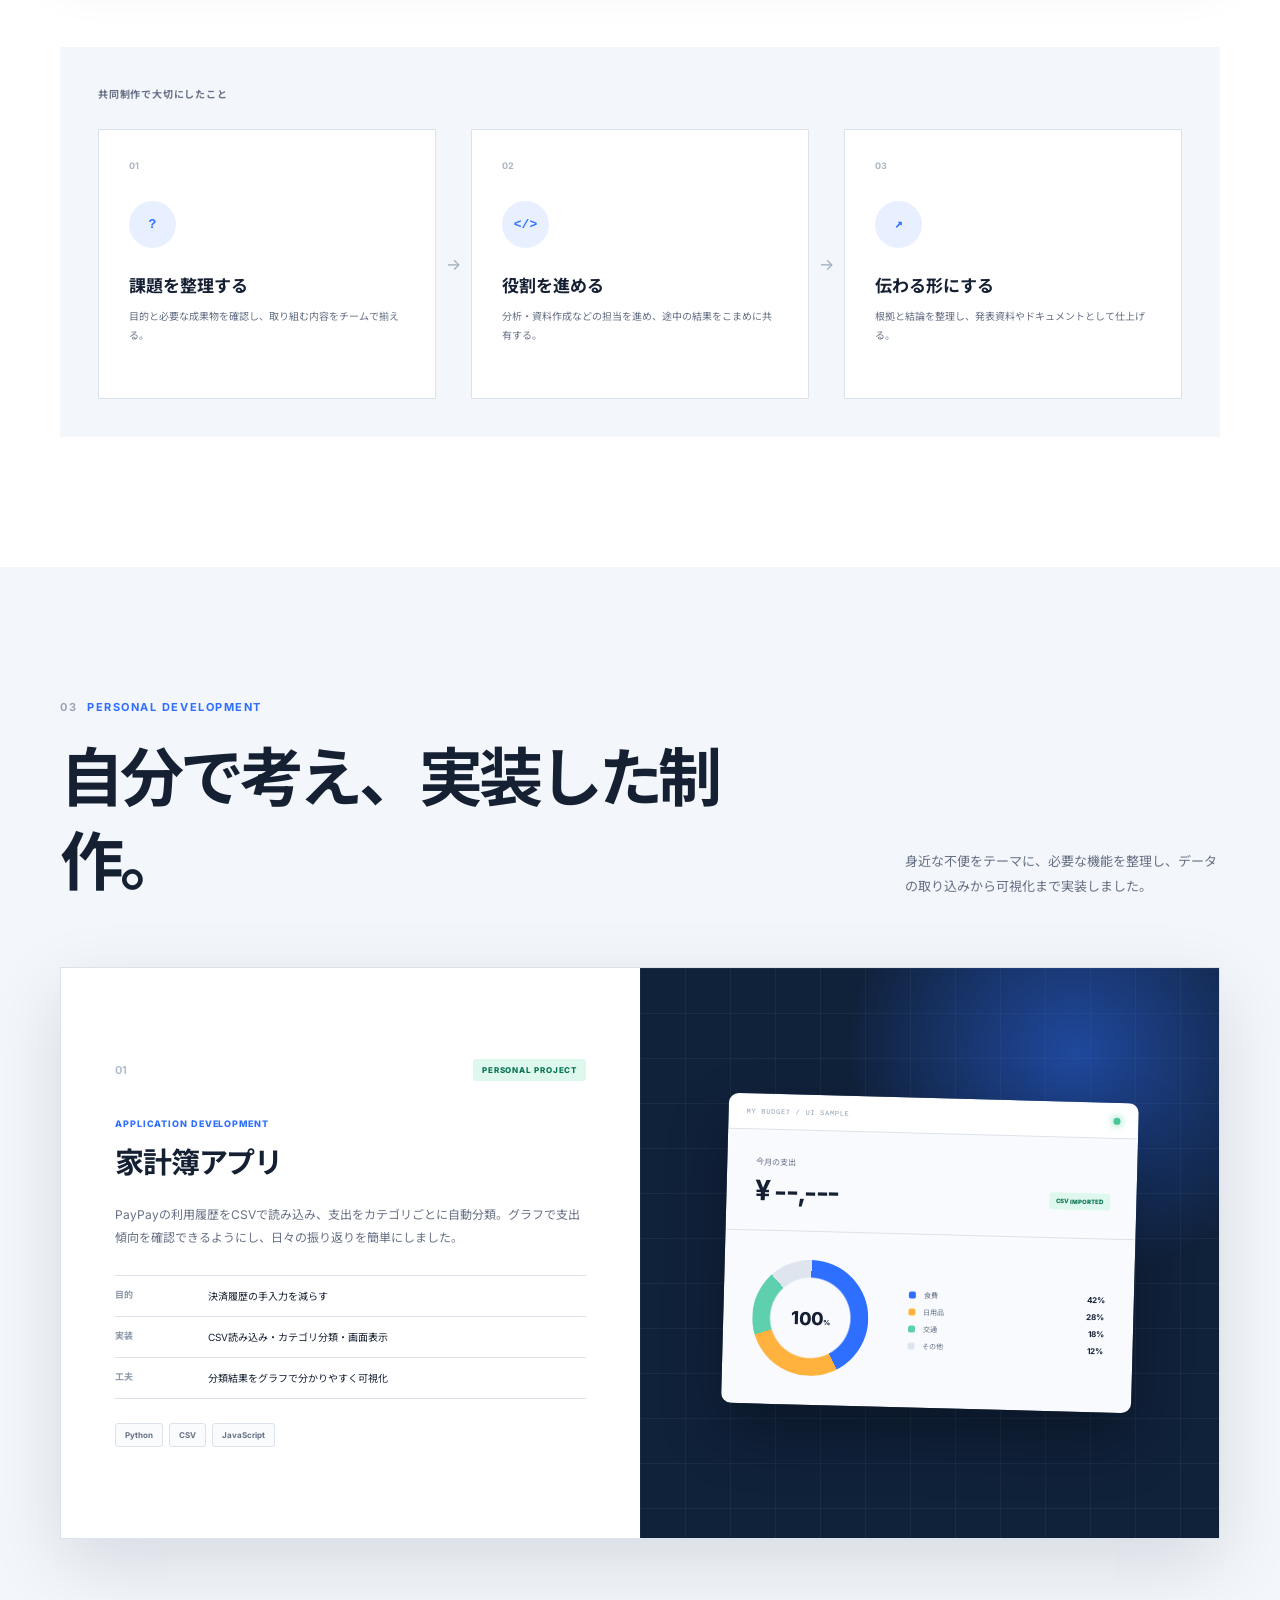
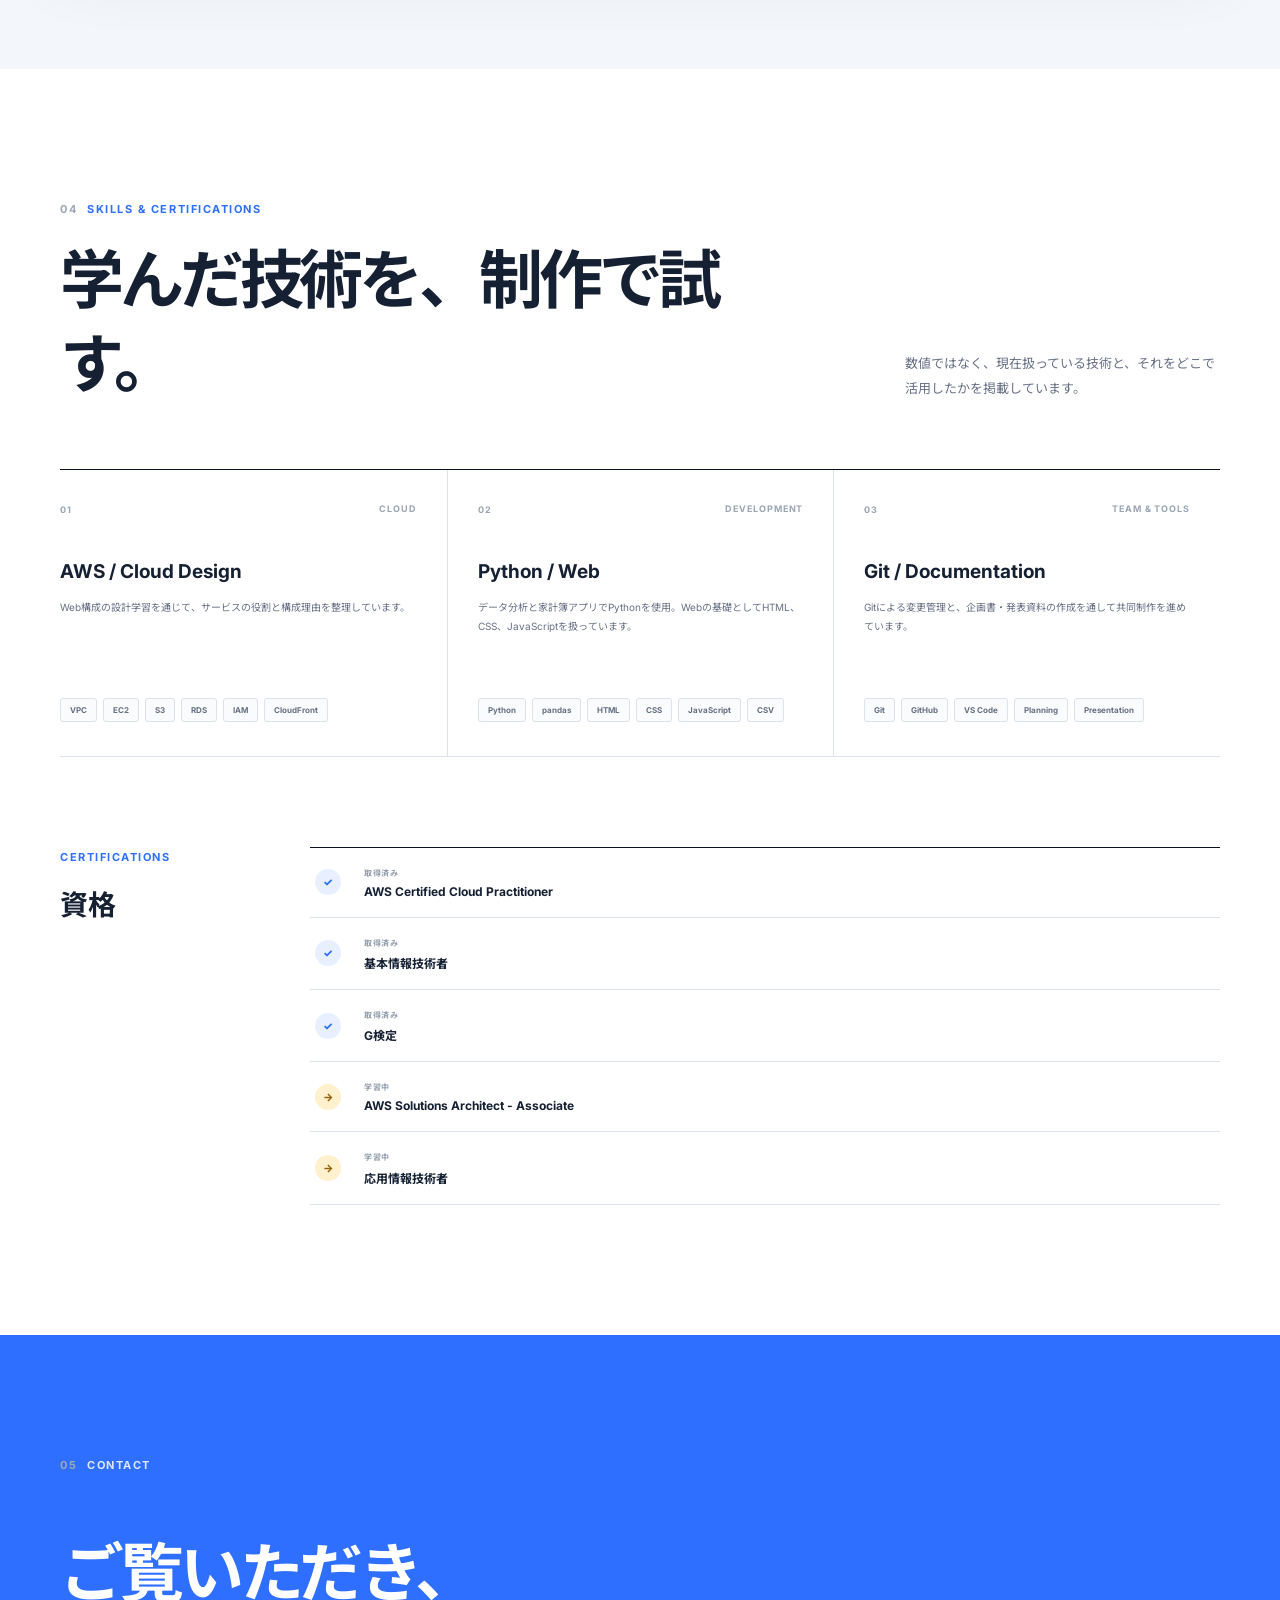
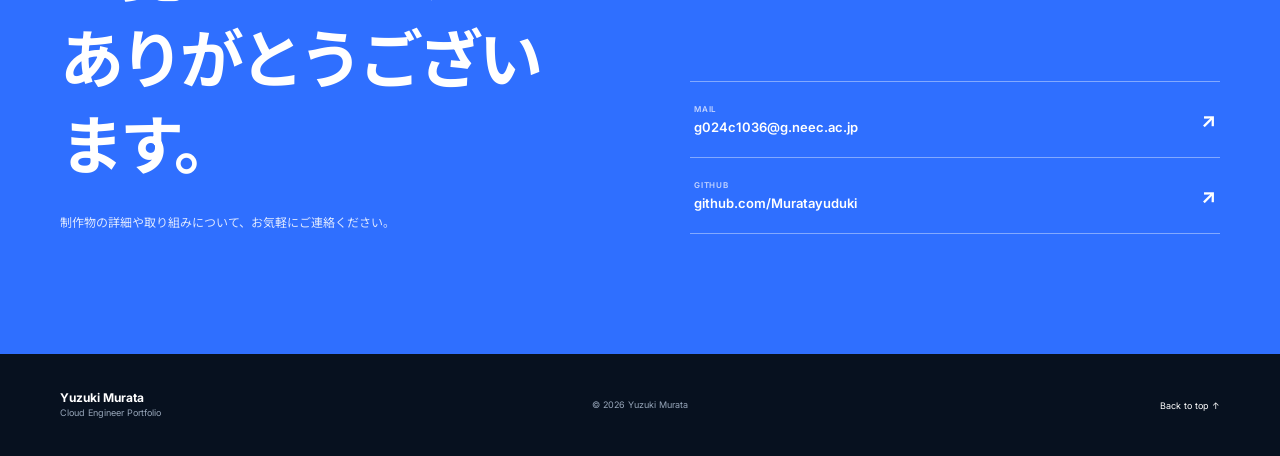
==== commit 0c4f3f28: "codex5.6sol high" ====
--- a/index.html
+++ b/index.html
@@ -3,194 +3,284 @@
 <head>
   <meta charset="UTF-8" />
   <meta name="viewport" content="width=device-width, initial-scale=1.0" />
-  <title>Yuzuki Murata Portfolio</title>
+  <meta name="description" content="クラウドエンジニアを目指す村田悠月のポートフォリオ。個人開発とグループ開発の成果、スキル、取得資格を掲載しています。" />
+  <meta name="theme-color" content="#07111f" />
+  <title>村田 悠月 | Cloud Engineer Portfolio</title>
   <link rel="preconnect" href="https://fonts.googleapis.com">
   <link rel="preconnect" href="https://fonts.gstatic.com" crossorigin>
-  <link href="https://fonts.googleapis.com/css2?family=Inter:wght@400;500;600;700;800;900&family=Noto+Serif+JP:wght@400;500;700&display=swap" rel="stylesheet">
+  <link href="https://fonts.googleapis.com/css2?family=Inter:wght@400;500;600;700;800&family=Noto+Sans+JP:wght@400;500;600;700&display=swap" rel="stylesheet">
   <link rel="stylesheet" href="./style.css" />
 </head>
 <body>
   <header class="site-header">
-    <a class="logo" href="#top">Yuzuki Murata</a>
-    <nav class="nav">
-      <a href="#about">About</a>
-      <a href="#works">Works</a>
-      <a href="#skills">Skills</a>
-      <a href="#certifications">Certifications</a>
-      <a href="#contact">Contact</a>
-    </nav>
-    <button class="menu-button" type="button" aria-label="メニューを開く">Menu</button>
+    <div class="header-inner">
+      <a class="logo" href="#top" aria-label="トップへ戻る">
+        <span class="logo-mark">YM</span>
+        <span class="logo-text">Yuzuki Murata<small>Cloud Engineer Portfolio</small></span>
+      </a>
+
+      <nav class="nav" id="global-nav" aria-label="メインナビゲーション">
+        <a href="#about">About</a>
+        <a href="#group-works">Group</a>
+        <a href="#personal-works">Personal</a>
+        <a href="#skills">Skills</a>
+        <a class="nav-contact" href="#contact">Contact</a>
+      </nav>
+
+      <button class="menu-button" type="button" aria-controls="global-nav" aria-expanded="false">
+        <span></span><span></span><span></span>
+        <span class="visually-hidden">メニューを開く</span>
+      </button>
+    </div>
   </header>
 
   <main id="top">
-    <section class="hero section-reveal">
-      <p class="eyebrow">Portfolio / Cloud Engineering</p>
-      <h1 class="hero-title">
-        <span>Yuzuki</span>
-        <span>Murata</span>
-      </h1>
-      <p class="hero-subtitle">クラウドエンジニアを目指し、AWS構成設計・要件定義・Terraformを中心に個人制作へ取り組んでいます。</p>
-      <div class="scroll-indicator">
-        <span></span>
-        Scroll
-      </div>
-    </section>
-
-    <section id="about" class="section section-reveal">
-      <p class="section-label">About</p>
-      <h2>プロフィール</h2>
-      <div class="about-card">
-        <div class="avatar">
-          <span>Y</span>
-        </div>
-        <div class="about-content">
-          <p class="tagline">クラウド系企業でのエンジニア職を目指し、日常の課題をAWS上の構成として整理する力を伸ばしています。現在は要件定義、構成図作成、Terraformによるリソース設計を中心に、実装へ進めるための土台作りに取り組んでいます。</p>
-          <dl class="profile-list">
-            <div><dt>Name</dt><dd>村田 悠月</dd></div>
-            <div><dt>Role</dt><dd>クラウドエンジニア志望</dd></div>
-            <div><dt>School</dt><dd>日本工学院八王子専門学校 情報科学専門課程 ITスペシャリスト科 在学 / 2028年卒業見込み</dd></div>
-            <div><dt>Target</dt><dd>クラウド系企業 / AWSを活用する自社サービス・運用支援企業</dd></div>
-            <div><dt>Focus</dt><dd>AWS設計, 要件定義, 構成図, Terraform, Python, Gmail API</dd></div>
-            <div><dt>GitHub</dt><dd><a href="https://github.com/Muratayuduki" target="_blank" rel="noopener noreferrer">github.com/Muratayuduki</a></dd></div>
+    <section class="hero">
+      <div class="hero-grid container">
+        <div class="hero-copy section-reveal">
+          <p class="eyebrow"><span></span>2028 Graduate / Cloud Engineer</p>
+          <h1>クラウドで、<br><em>使える仕組み</em>を<br>設計する。</h1>
+          <p class="hero-lead">AWSを軸にクラウドの基礎を学びながら、個人開発では実装力を、グループ開発では協働する力と伝える力を磨いています。</p>
+          <div class="hero-actions">
+            <a class="button button-primary" href="#group-works">グループ開発を見る <span aria-hidden="true">→</span></a>
+            <a class="button button-ghost" href="#personal-works">個人開発を見る</a>
+          </div>
+        </div>
+
+        <aside class="cloud-panel section-reveal" aria-label="現在の学習領域">
+          <div class="panel-bar">
+            <span class="panel-dots" aria-hidden="true"><i></i><i></i><i></i></span>
+            <span>learning-overview.yml</span>
+            <span class="panel-status"><i></i>ACTIVE</span>
+          </div>
+          <div class="panel-body">
+            <p class="code-comment"># CURRENT FOCUS</p>
+            <h2>Cloud Engineering</h2>
+            <div class="learning-focus">
+              <div><strong>AWS</strong><span>Cloud Practitioner</span></div>
+              <div><strong>SAA</strong><span>Study in progress</span></div>
+            </div>
+            <dl class="focus-list">
+              <div><dt>cloud</dt><dd>AWS の基礎知識</dd></div>
+              <div><dt>develop</dt><dd>Python / Web</dd></div>
+              <div><dt>team</dt><dd>分析・企画・ドキュメント</dd></div>
+            </dl>
+            <div class="panel-tags">
+              <span>AWS</span><span>Python</span><span>Git</span><span>Team Work</span>
+            </div>
+          </div>
+        </aside>
+      </div>
+      <div class="hero-grid-lines" aria-hidden="true"></div>
+    </section>
+
+    <div class="summary-bar">
+      <div class="container summary-grid">
+        <div><strong>03</strong><span>取得資格</span></div>
+        <div><strong>03</strong><span>掲載プロジェクト</span></div>
+        <div><strong>02</strong><span>グループ開発</span></div>
+        <div><strong>01</strong><span>個人開発</span></div>
+      </div>
+    </div>
+
+    <section id="about" class="section container section-reveal">
+      <div class="section-heading">
+        <div>
+          <p class="section-label"><span>01</span> About</p>
+          <h2>技術を、目的から考える。</h2>
+        </div>
+        <p>技術を覚えるだけでなく、「なぜそれを使うのか」を説明できるエンジニアを目指しています。</p>
+      </div>
+
+      <div class="about-layout">
+        <div class="about-message">
+          <p class="lead-text">はじめまして、<strong>村田 悠月</strong>です。</p>
+          <p>AWSを中心にクラウド技術を学び、個人制作では実装と改善、グループ開発ではデータ分析や企画・発表に取り組んできました。設計の意図をチームに共有し、最後まで形にできるクラウドエンジニアを目指しています。</p>
+          <a class="text-link" href="https://github.com/Muratayuduki" target="_blank" rel="noopener noreferrer">GitHubを見る <span aria-hidden="true">↗</span></a>
+        </div>
+        <dl class="profile-card">
+          <div><dt>Name</dt><dd>村田 悠月 <small>Yuzuki Murata</small></dd></div>
+          <div><dt>School</dt><dd>日本工学院八王子専門学校<br>ITスペシャリスト科</dd></div>
+          <div><dt>Graduation</dt><dd>2028年 卒業見込み</dd></div>
+          <div><dt>Interest</dt><dd>AWS / Cloud Infrastructure / Backend</dd></div>
+        </dl>
+      </div>
+    </section>
+
+    <section id="group-works" class="section container">
+      <div class="section-heading section-reveal">
+        <div>
+          <p class="section-label"><span>02</span> Group Development</p>
+          <h2>チームで取り組んだ制作。</h2>
+        </div>
+        <p>分析と企画、2つのグループ制作を通して、作業だけでなく共有・説明・資料化までを経験しました。</p>
+      </div>
+
+      <article class="featured-project section-reveal">
+        <div class="project-visual data-visual" aria-hidden="true">
+          <div class="chart-title"><span>ATTENDANCE FORECAST</span><b>DATA / ML</b></div>
+          <div class="bar-chart"><i style="--bar:42%"></i><i style="--bar:58%"></i><i style="--bar:51%"></i><i style="--bar:78%"></i><i style="--bar:66%"></i><i style="--bar:88%"></i><i style="--bar:74%"></i></div>
+          <div class="chart-axis"><span>DATA</span><span>MODEL</span><span>RESULT</span></div>
+        </div>
+        <div class="project-content">
+          <div class="project-topline"><span class="project-number">01</span><span class="status-badge">GROUP PROJECT</span></div>
+          <p class="project-type">Machine Learning / Data Analysis</p>
+          <h3>Jリーグ観客動員予想</h3>
+          <p class="project-description">Jリーグの観客動員数を機械学習で予測。データの前処理から特徴量の検討、モデル作成、結果を伝える発表資料への整理まで、チームで取り組みました。</p>
+          <dl class="project-facts">
+            <div><dt>取り組み</dt><dd>前処理・特徴量検討・モデル作成</dd></div>
+            <div><dt>成果物</dt><dd>分析Notebook・発表資料・想定質問</dd></div>
+            <div><dt>学び</dt><dd>分析結果を根拠とともに説明する力</dd></div>
           </dl>
-        </div>
-      </div>
-    </section>
-
-    <section id="works" class="section section-reveal">
-      <p class="section-label">Works</p>
-      <h2>制作物</h2>
-
-      <div class="work-category">
-        <div class="category-heading">
-          <p class="work-type">Personal Development</p>
-          <h3>個人開発</h3>
-        </div>
-        <div class="works-list">
-          <article class="work-item">
-            <span class="work-number">01</span>
-            <div>
-              <p class="work-type">Cloud Web Application</p>
-              <h3><a href="./spendops.html">SpendOps Dashboard</a></h3>
-              <p class="work-status">Status: 要件定義・AWS構成図作成済み / 実装準備中</p>
-              <p>日常支出とAWS利用料金をまとめて可視化し、月別の支出傾向を分析するWebアプリです。PayPayはCSVアップロード、JCBカードと横浜銀行はGmail + GAS、AWS料金はCost Explorer APIで取り込み、DynamoDBに保存する構成を設計しています。</p>
-              <dl class="work-meta">
-                <div><dt>目的</dt><dd>単なる記録ツールではなく、準自動で集計し、月次分析・カテゴリ分析・改善提案を深く行える支出分析ダッシュボードを作ること。</dd></div>
-                <div><dt>構成</dt><dd>Next.js、Tailwind CSS、AWS Lambda、API Gateway、Cognito、DynamoDB、S3、GAS、Cost Explorer APIを想定。</dd></div>
-                <div><dt>工夫</dt><dd>PayPayのメール自動取得が安定しない前提を受け入れ、CSV取込履歴、未取込警告、重複判定、個人情報を保存しない設計に切り替えました。</dd></div>
-                <div><dt>担当範囲</dt><dd>作りたい機能、要件、AWS構成方針を自分で整理し、AIを壁打ち相手として文章化・構成図化しました。</dd></div>
-                <div><dt>公開予定</dt><dd>完成後に概要資料、構成図、必要に応じてTerraformコードを公開予定です。</dd></div>
-              </dl>
-              <div class="document-links" aria-label="SpendOps Dashboard の成果物">
-                <a href="./spendops.html">概要資料を見る</a>
-                <a href="./projects/spendops/spendops_aws_architecture.drawio" target="_blank" rel="noopener noreferrer">構成図を開く</a>
+          <div class="project-links">
+            <a class="button button-dark" href="./j-league/Jリーグコンペ発表資料.pptx" target="_blank" rel="noopener noreferrer">発表資料 <span>↗</span></a>
+            <a class="text-link" href="./j-league/j_league.ipynb" target="_blank" rel="noopener noreferrer">Notebookを見る <span>↗</span></a>
+          </div>
+        </div>
+      </article>
+
+      <article class="wide-project-card section-reveal">
+        <div class="document-visual" aria-hidden="true">
+          <p>PLANNING / DOCUMENTATION</p>
+          <div class="document-sheet">
+            <span>PROJECT PROPOSAL</span>
+            <strong>企画を、伝わる資料へ。</strong>
+            <i></i><i></i><i></i>
+            <div><b>PLAN</b><b>PRESENT</b><b>DOCUMENT</b></div>
+          </div>
+        </div>
+        <div class="project-content">
+          <div class="project-topline"><span class="project-number">02</span><span class="status-badge">GROUP PROJECT</span></div>
+          <p class="project-type">Planning / Documentation</p>
+          <h3>企業企画・会社設立<br>ドキュメント制作</h3>
+          <p class="project-description">企業概要、事業企画、プレゼン資料、株式会社定款をグループで制作。情報を整理し、第三者に伝わる資料へまとめました。</p>
+          <dl class="project-facts">
+            <div><dt>取り組み</dt><dd>事業内容の整理・企画立案・資料作成</dd></div>
+            <div><dt>成果物</dt><dd>プレゼン資料・企画書・株式会社定款</dd></div>
+            <div><dt>学び</dt><dd>チームで認識を揃え、文章と図で伝える力</dd></div>
+          </dl>
+          <ul class="tag-list"><li>Planning</li><li>Team Work</li><li>Presentation</li></ul>
+          <a class="card-link" href="./group-project.html">資料閲覧ページへ <span>→</span></a>
+        </div>
+      </article>
+
+      <div class="group-process section-reveal">
+        <p class="group-process-title">共同制作で大切にしたこと</p>
+        <div class="team-flow">
+          <article><span>01</span><div class="team-icon">?</div><h3>課題を整理する</h3><p>目的と必要な成果物を確認し、取り組む内容をチームで揃える。</p></article>
+          <span class="team-arrow" aria-hidden="true">→</span>
+          <article><span>02</span><div class="team-icon">&lt;/&gt;</div><h3>役割を進める</h3><p>分析・資料作成などの担当を進め、途中の結果をこまめに共有する。</p></article>
+          <span class="team-arrow" aria-hidden="true">→</span>
+          <article><span>03</span><div class="team-icon">↗</div><h3>伝わる形にする</h3><p>根拠と結論を整理し、発表資料やドキュメントとして仕上げる。</p></article>
+        </div>
+      </div>
+    </section>
+
+    <section id="personal-works" class="section section-soft">
+      <div class="container">
+        <div class="section-heading section-reveal">
+          <div>
+            <p class="section-label"><span>03</span> Personal Development</p>
+            <h2>自分で考え、実装した制作。</h2>
+          </div>
+          <p>身近な不便をテーマに、必要な機能を整理し、データの取り込みから可視化まで実装しました。</p>
+        </div>
+
+        <article class="featured-project personal-project section-reveal">
+          <div class="project-content">
+            <div class="project-topline"><span class="project-number">01</span><span class="status-badge status-personal">PERSONAL PROJECT</span></div>
+            <p class="project-type">Application Development</p>
+            <h3>家計簿アプリ</h3>
+            <p class="project-description">PayPayの利用履歴をCSVで読み込み、支出をカテゴリごとに自動分類。グラフで支出傾向を確認できるようにし、日々の振り返りを簡単にしました。</p>
+            <dl class="project-facts">
+              <div><dt>目的</dt><dd>決済履歴の手入力を減らす</dd></div>
+              <div><dt>実装</dt><dd>CSV読み込み・カテゴリ分類・画面表示</dd></div>
+              <div><dt>工夫</dt><dd>分類結果をグラフで分かりやすく可視化</dd></div>
+            </dl>
+            <ul class="tag-list"><li>Python</li><li>CSV</li><li>JavaScript</li></ul>
+          </div>
+
+          <div class="project-visual budget-visual" aria-hidden="true">
+            <div class="app-window">
+              <div class="app-bar"><span>MY BUDGET / UI SAMPLE</span><i></i></div>
+              <div class="budget-total"><small>今月の支出</small><strong>¥ --,---</strong><span>CSV IMPORTED</span></div>
+              <div class="budget-content">
+                <div class="donut-chart"><span>100<small>%</small></span></div>
+                <div class="budget-categories">
+                  <p><i></i><span>食費</span><b>42%</b></p>
+                  <p><i></i><span>日用品</span><b>28%</b></p>
+                  <p><i></i><span>交通</span><b>18%</b></p>
+                  <p><i></i><span>その他</span><b>12%</b></p>
+                </div>
               </div>
             </div>
-            <ul class="chips"><li>AWS</li><li>Next.js</li><li>DynamoDB</li><li>GAS</li></ul>
-          </article>
-
-          <article class="work-item">
-            <span class="work-number">02</span>
-            <div>
-              <p class="work-type">Serverless Automation</p>
-              <h3><a href="./gmail-priority-bot.html">Gmail Priority Bot</a></h3>
-              <p class="work-status">Status: 要件定義・構成設計・Terraformでのリソース作成確認済み</p>
-              <p>就活・インターン関連のGmailを定期的に取得し、重要度とカテゴリを分類してGmailラベルを付与し、結果をダッシュボードで確認するMVPです。破壊的なメール操作を行わず、最小限のメタデータだけを扱う方針で設計しています。</p>
-              <dl class="work-meta">
-                <div><dt>目的</dt><dd>スカウト通知、レポート、広告などに埋もれやすい重要メールを、手作業に頼らず見つけやすくすること。</dd></div>
-                <div><dt>構成</dt><dd>EventBridge Scheduler、Lambda、Gmail API、DynamoDB、CloudWatch Logs、API Gateway、フロントエンドダッシュボード、Terraformを想定。</dd></div>
-                <div><dt>方針</dt><dd>機械学習やLLMは初期版では使わず、理由を説明できる決定的ルールで High / Medium / Low / Unknown に分類します。</dd></div>
-                <div><dt>担当範囲</dt><dd>要件定義、AWS構成、Terraformで作成するリソースの整理を担当。自分の意図をAIに伝え、文章と設計資料へ落とし込みました。</dd></div>
-                <div><dt>公開予定</dt><dd>面接時に必要に応じて概要資料、構成図、Terraformコードを提示できるよう準備中です。</dd></div>
-              </dl>
-              <div class="document-links" aria-label="Gmail Priority Bot の成果物">
-                <a href="./gmail-priority-bot.html">概要資料を見る</a>
-                <a href="./projects/gmail-priority-bot/terraform/main.tf" target="_blank" rel="noopener noreferrer">Terraformを見る</a>
-              </div>
-            </div>
-            <ul class="chips"><li>Python</li><li>Gmail API</li><li>Lambda</li><li>Terraform</li></ul>
-          </article>
-        </div>
-      </div>
-
-      <div class="work-category">
-        <div class="category-heading">
-          <p class="work-type">Group Development</p>
-          <h3>グループ開発</h3>
-        </div>
-        <div class="works-list">
-          <article class="work-item">
-            <span class="work-number">03</span>
-            <div>
-              <p class="work-type">Planning / Documentation</p>
-              <h3><a href="./group-project.html">企業企画・会社設立ドキュメント制作</a></h3>
-              <p>グループで企業の概要、事業企画、プレゼン資料、株式会社定款を作成したプロジェクトです。事業内容を整理し、企画書と発表資料に落とし込むことで、チームでの企画立案とドキュメント制作を経験しました。</p>
-              <dl class="work-meta">
-                <div><dt>制作物</dt><dd>企業概要、企画書、プレゼン資料、株式会社定款</dd></div>
-                <div><dt>学んだ点</dt><dd>事業内容、役割分担、必要書類を整理し、第三者に伝わる資料へまとめること。</dd></div>
-                <div><dt>掲載資料</dt><dd>公開前に個人情報や学校名などの記載確認を推奨。</dd></div>
-              </dl>
-              <div class="document-links" aria-label="関連資料">
-                <a href="./group-project.html">資料閲覧ページへ</a>
-              </div>
-            </div>
-            <ul class="chips"><li>Group Work</li><li>Planning</li><li>Presentation</li></ul>
-          </article>
-        </div>
-      </div>
-    </section>
-
-    <section id="skills" class="section section-reveal">
-      <p class="section-label">Skills</p>
-      <h2>スキル</h2>
-      <div class="skill-grid">
-        <div class="skill-group">
-          <h3>Cloud</h3>
-          <div class="skill" style="--level: 68%"><span>AWS</span><b></b></div>
-          <div class="skill" style="--level: 55%"><span>Serverless Design</span><b></b></div>
-          <div class="skill" style="--level: 50%"><span>Terraform</span><b></b></div>
-        </div>
-        <div class="skill-group">
-          <h3>Programming</h3>
-          <div class="skill" style="--level: 66%"><span>Python</span><b></b></div>
-          <div class="skill" style="--level: 58%"><span>JavaScript / TypeScript</span><b></b></div>
-          <div class="skill" style="--level: 64%"><span>HTML / CSS</span><b></b></div>
-        </div>
-        <div class="skill-group">
-          <h3>Tools / API</h3>
-          <div class="skill" style="--level: 62%"><span>Git</span><b></b></div>
-          <div class="skill" style="--level: 58%"><span>Gmail API</span><b></b></div>
-          <div class="skill" style="--level: 60%"><span>DynamoDB Design</span><b></b></div>
-        </div>
-      </div>
-    </section>
-
-    <section id="certifications" class="section section-reveal">
-      <p class="section-label">Certifications</p>
-      <h2>資格</h2>
-      <div class="cert-list">
-        <article><span>01</span><h3>G検定</h3><p>取得済み</p></article>
-        <article><span>02</span><h3>基本情報技術者</h3><p>取得済み</p></article>
-        <article><span>03</span><h3>AWS Certified Cloud Practitioner</h3><p>取得済み</p></article>
-        <article><span>04</span><h3>AWS Solutions Architect - Associate</h3><p>学習中</p></article>
-        <article><span>05</span><h3>応用情報技術者</h3><p>学習中</p></article>
-      </div>
-    </section>
-
-    <section id="contact" class="section contact section-reveal">
-      <p class="section-label">Contact</p>
-      <h2>連絡先</h2>
-
-      <div class="contact-links">
-        <a class="contact-link" href="mailto:g024c1036@g.neec.ac.jp">g024c1036@g.neec.ac.jp</a>
-        <a class="contact-link" href="https://github.com/Muratayuduki" target="_blank" rel="noopener noreferrer">GitHub</a>
+          </div>
+        </article>
+      </div>
+    </section>
+
+    <section id="skills" class="section container">
+      <div class="section-heading section-reveal">
+        <div>
+          <p class="section-label"><span>04</span> Skills &amp; Certifications</p>
+          <h2>学んだ技術を、制作で試す。</h2>
+        </div>
+        <p>数値ではなく、現在扱っている技術と、それをどこで活用したかを掲載しています。</p>
+      </div>
+
+      <div class="skills-grid">
+        <article class="skill-card section-reveal">
+          <div class="skill-card-head"><span>01</span><p>CLOUD</p></div>
+          <h3>AWS / Cloud Design</h3>
+          <p>Web構成の設計学習を通じて、サービスの役割と構成理由を整理しています。</p>
+          <ul class="tag-list"><li>VPC</li><li>EC2</li><li>S3</li><li>RDS</li><li>IAM</li><li>CloudFront</li></ul>
+        </article>
+        <article class="skill-card section-reveal">
+          <div class="skill-card-head"><span>02</span><p>DEVELOPMENT</p></div>
+          <h3>Python / Web</h3>
+          <p>データ分析と家計簿アプリでPythonを使用。Webの基礎としてHTML、CSS、JavaScriptを扱っています。</p>
+          <ul class="tag-list"><li>Python</li><li>pandas</li><li>HTML</li><li>CSS</li><li>JavaScript</li><li>CSV</li></ul>
+        </article>
+        <article class="skill-card section-reveal">
+          <div class="skill-card-head"><span>03</span><p>TEAM &amp; TOOLS</p></div>
+          <h3>Git / Documentation</h3>
+          <p>Gitによる変更管理と、企画書・発表資料の作成を通して共同制作を進めています。</p>
+          <ul class="tag-list"><li>Git</li><li>GitHub</li><li>VS Code</li><li>Planning</li><li>Presentation</li></ul>
+        </article>
+      </div>
+
+      <div class="certifications section-reveal">
+        <div class="cert-heading"><p class="section-label">Certifications</p><h3>資格</h3></div>
+        <div class="cert-list">
+          <article><span class="cert-check">✓</span><div><p>取得済み</p><h4>AWS Certified Cloud Practitioner</h4></div></article>
+          <article><span class="cert-check">✓</span><div><p>取得済み</p><h4>基本情報技術者</h4></div></article>
+          <article><span class="cert-check">✓</span><div><p>取得済み</p><h4>G検定</h4></div></article>
+          <article class="cert-learning"><span class="cert-check">→</span><div><p>学習中</p><h4>AWS Solutions Architect - Associate</h4></div></article>
+          <article class="cert-learning"><span class="cert-check">→</span><div><p>学習中</p><h4>応用情報技術者</h4></div></article>
+      </div>
+      </div>
+    </section>
+
+    <section id="contact" class="contact-section">
+      <div class="container contact-inner section-reveal">
+        <p class="section-label"><span>05</span> Contact</p>
+        <div class="contact-grid">
+          <div><h2>ご覧いただき、<br>ありがとうございます。</h2><p>制作物の詳細や取り組みについて、お気軽にご連絡ください。</p></div>
+          <div class="contact-actions">
+            <a href="mailto:g024c1036@g.neec.ac.jp"><span><small>MAIL</small>g024c1036@g.neec.ac.jp</span><b>↗</b></a>
+            <a href="https://github.com/Muratayuduki" target="_blank" rel="noopener noreferrer"><span><small>GITHUB</small>github.com/Muratayuduki</span><b>↗</b></a>
+          </div>
+        </div>
       </div>
     </section>
   </main>
 
   <footer class="footer">
-    <a href="#top">Back to Top</a>
-    <p>&copy; 2026 Yuzuki Murata Portfolio</p>
+    <div class="container">
+      <p><strong>Yuzuki Murata</strong><span>Cloud Engineer Portfolio</span></p>
+      <p>&copy; 2026 Yuzuki Murata</p>
+      <a href="#top">Back to top ↑</a>
+    </div>
   </footer>
 
   <script src="./script.js"></script>
--- a/style.css
+++ b/style.css
@@ -1,526 +1,370 @@
 :root {
-  --bg: #f4f7f6;
-  --text: #171717;
-  --muted: #66706d;
-  --line: #d5dedc;
-  --card: #ffffff;
-  --accent: #0f766e;
+  --ink: #07111f;
+  --ink-soft: #0d1a2b;
+  --blue: #2f6fff;
+  --blue-light: #e8f0ff;
+  --orange: #ffb23e;
+  --text: #152033;
+  --muted: #667085;
+  --line: #dce2ea;
+  --soft: #f3f6fa;
+  --white: #ffffff;
+  --container: 1160px;
+  --shadow: 0 24px 70px rgba(8, 24, 48, .12);
 }
 
 * { box-sizing: border-box; }
-html { scroll-behavior: smooth; }
+html { scroll-behavior: smooth; scroll-padding-top: 90px; }
 body {
   margin: 0;
-  background:
-    radial-gradient(circle at 16% 0%, rgba(15,118,110,.16), transparent 32%),
-    radial-gradient(circle at 86% 10%, rgba(37,99,235,.12), transparent 28%),
-    linear-gradient(180deg, #fbfefd 0%, var(--bg) 48%, #e8efed 100%);
   color: var(--text);
-  font-family: "Inter", "Noto Serif JP", serif;
-}
-
+  background: var(--white);
+  font-family: "Inter", "Noto Sans JP", sans-serif;
+  -webkit-font-smoothing: antialiased;
+}
+body.menu-open { overflow: hidden; }
 a { color: inherit; text-decoration: none; }
+button { color: inherit; font: inherit; }
+img, svg { max-width: 100%; }
+p { line-height: 1.9; }
+.container { width: min(calc(100% - 48px), var(--container)); margin-inline: auto; }
+.visually-hidden { position: absolute; width: 1px; height: 1px; padding: 0; margin: -1px; overflow: hidden; clip: rect(0, 0, 0, 0); white-space: nowrap; border: 0; }
 
 .site-header {
   position: fixed;
-  z-index: 20;
-  top: 0;
-  left: 0;
-  width: 100%;
-  display: flex;
-  align-items: center;
-  justify-content: space-between;
-  padding: 24px 5vw;
-  backdrop-filter: blur(14px);
-}
-.logo {
-  font-weight: 900;
-  letter-spacing: -.04em;
-  font-size: 22px;
-}
-.nav {
-  display: flex;
-  gap: 22px;
-  font-size: 13px;
-  font-weight: 700;
-}
-.nav a { position: relative; }
-.nav a::after {
-  content: "";
-  position: absolute;
-  left: 0;
-  bottom: -6px;
-  width: 0;
-  height: 1px;
-  background: var(--text);
-  transition: width .3s ease;
-}
-.nav a:hover::after { width: 100%; }
-.menu-button { display: none; }
-
-.hero {
-  min-height: 100vh;
-  display: flex;
-  flex-direction: column;
-  justify-content: center;
-  padding: 100px 5vw 40px;
-  position: relative;
-  overflow: hidden;
-}
-.hero::before {
-  content: "";
-  position: absolute;
-  inset: 18vh 5vw auto auto;
-  width: min(36vw, 520px);
-  height: min(36vw, 520px);
-  border: 1px solid var(--line);
-  border-radius: 50%;
-  opacity: .9;
-}
-.eyebrow, .section-label, .work-type {
-  font-size: 12px;
-  text-transform: uppercase;
-  letter-spacing: .18em;
-  color: var(--muted);
-  font-weight: 800;
-}
-.hero-title {
-  margin: 20px 0 16px;
-  font-size: clamp(74px, 16vw, 220px);
-  line-height: .82;
-  letter-spacing: -.09em;
-  font-weight: 900;
-}
-.hero-title span { display: block; }
-.hero-subtitle {
-  font-size: clamp(18px, 2.5vw, 32px);
-  font-family: "Noto Serif JP", serif;
-  color: #24312f;
-}
-.scroll-indicator {
-  position: absolute;
-  bottom: 34px;
-  left: 5vw;
-  display: flex;
-  align-items: center;
-  gap: 12px;
-  color: var(--muted);
-  font-size: 12px;
-  font-weight: 700;
-}
-.scroll-indicator span {
-  width: 38px;
-  height: 1px;
-  background: var(--muted);
-  animation: scrollLine 1.5s infinite;
-}
-@keyframes scrollLine { 0%,100% { transform: scaleX(.35); transform-origin: left; } 50% { transform: scaleX(1); } }
-
-.section {
-  max-width: 1180px;
-  margin: 0 auto;
-  padding: 120px 5vw;
-  border-top: 1px solid var(--line);
-}
-.section h2 {
-  margin: 10px 0 42px;
-  font-size: clamp(34px, 6vw, 76px);
-  line-height: .95;
-  letter-spacing: -.06em;
-}
-
-.about-card {
-  display: grid;
-  grid-template-columns: 260px 1fr;
-  gap: 54px;
-  align-items: center;
-  padding: 42px;
-  background: rgba(255,255,255,.76);
-  border: 1px solid var(--line);
-}
-.avatar {
-  aspect-ratio: 1;
-  border-radius: 50%;
-  display: grid;
-  place-items: center;
-  background: linear-gradient(135deg, #171717, #0f766e);
-  color: #fff;
-  font-size: 92px;
-  font-weight: 900;
-}
-.tagline {
-  font-family: "Noto Serif JP", serif;
-  font-size: 22px;
-  line-height: 1.9;
-  margin-top: 0;
-}
-.profile-list { margin: 0; }
-.profile-list div {
-  display: grid;
-  grid-template-columns: 120px 1fr;
-  padding: 18px 0;
-  border-top: 1px solid var(--line);
-}
-dt { color: var(--muted); font-weight: 800; }
-dd { margin: 0; }
-
-.work-category {
-  margin-top: 54px;
-}
-.work-category:first-of-type {
-  margin-top: 0;
-}
-.category-heading {
-  display: flex;
-  align-items: end;
-  justify-content: space-between;
-  gap: 24px;
-  margin-bottom: 18px;
-}
-.category-heading h3 {
-  margin: 0;
-  font-size: clamp(26px, 4vw, 46px);
-  letter-spacing: -.04em;
-}
-.works-list { border-top: 1px solid var(--line); }
-.work-item {
-  display: grid;
-  grid-template-columns: 90px 1fr auto;
-  gap: 30px;
-  align-items: center;
-  padding: 34px 0;
-  border-bottom: 1px solid var(--line);
-}
-.work-number {
-  font-size: 42px;
-  font-weight: 900;
-  letter-spacing: -.07em;
-}
-.work-item h3 { margin: 8px 0; font-size: 28px; }
-.work-item p { color: var(--muted); line-height: 1.7; }
-.work-status {
-  display: inline-block;
-  margin: 4px 0 8px;
-  padding: 7px 10px;
-  border: 1px solid var(--line);
-  background: rgba(255,255,255,.72);
-  color: #24312f;
-  font-size: 13px;
-  font-weight: 800;
-}
-.work-meta {
-  display: grid;
-  gap: 10px;
-  margin: 18px 0 0;
-}
-.work-meta div {
-  display: grid;
-  grid-template-columns: 96px 1fr;
-  gap: 14px;
-  padding-top: 10px;
-  border-top: 1px solid rgba(213, 222, 220, .82);
-}
-.work-meta dt {
-  font-size: 13px;
-}
-.work-meta dd {
-  line-height: 1.7;
-  color: #24312f;
-}
-.document-links {
-  display: flex;
-  flex-wrap: wrap;
-  gap: 10px;
-  margin-top: 20px;
-}
-.document-links a {
-  border: 1px solid var(--line);
-  background: rgba(255,255,255,.82);
-  padding: 10px 14px;
-  font-size: 13px;
-  font-weight: 800;
-  transition: transform .25s ease, background .25s ease, border-color .25s ease;
-}
-.document-links a:hover {
-  transform: translateY(-2px);
-  background: #fff;
-  border-color: var(--accent);
-}
-.project-hero {
-  min-height: 72vh;
-  display: flex;
-  flex-direction: column;
-  justify-content: center;
-  max-width: 1180px;
-  margin: 0 auto;
-  padding: 130px 5vw 70px;
-}
-.project-hero h1 {
-  max-width: 980px;
-  margin: 18px 0;
-  font-size: clamp(48px, 9vw, 116px);
-  line-height: .95;
-  letter-spacing: -.07em;
-}
-.project-hero p:not(.eyebrow) {
-  max-width: 720px;
-  color: #24312f;
-  font-family: "Noto Serif JP", serif;
-  font-size: clamp(18px, 2.4vw, 28px);
-  line-height: 1.75;
-}
-.project-actions {
-  display: flex;
-  flex-wrap: wrap;
-  gap: 10px;
-  margin-top: 24px;
-}
-.project-actions a,
-.pdf-toolbar a {
-  border: 1px solid var(--text);
-  background: var(--text);
-  color: #fff;
-  padding: 11px 16px;
-  font-size: 13px;
-  font-weight: 800;
-  transition: transform .25s ease, background .25s ease;
-}
-.project-actions a:hover,
-.pdf-toolbar a:hover {
-  transform: translateY(-2px);
-  background: var(--accent);
-}
-.document-section {
-  padding-top: 92px;
-}
-.pdf-toolbar {
-  display: flex;
-  align-items: center;
-  justify-content: space-between;
-  gap: 24px;
-  margin: -18px 0 18px;
-}
-.pdf-toolbar p {
-  margin: 0;
-  color: var(--muted);
-  line-height: 1.7;
-}
-.pdf-viewer {
-  display: block;
-  width: 100%;
-  height: min(78vh, 860px);
-  min-height: 560px;
-  border: 1px solid var(--line);
-  background: #fff;
-}
-.project-summary {
-  max-width: 860px;
-}
-.project-summary p {
-  color: #24312f;
-  font-family: "Noto Serif JP", serif;
-  font-size: 19px;
-  line-height: 1.9;
-}
-.project-meta {
-  max-width: 940px;
-  margin-top: 30px;
-}
-.artifact-list {
-  display: grid;
-  grid-template-columns: repeat(3, 1fr);
-  gap: 16px;
-}
-.artifact-list a {
-  min-height: 220px;
-  padding: 24px;
-  border: 1px solid var(--line);
-  background: rgba(255,255,255,.76);
-  display: flex;
-  flex-direction: column;
-  gap: 14px;
-  transition: transform .3s ease, background .3s ease, border-color .3s ease;
-}
-.artifact-list a:hover {
-  transform: translateY(-6px);
-  background: #fff;
-  border-color: var(--accent);
-}
-.artifact-list span {
-  color: var(--muted);
-  font-size: 13px;
-  font-weight: 900;
-}
-.artifact-list strong {
-  font-size: 22px;
-  line-height: 1.35;
-}
-.artifact-list small {
-  color: var(--muted);
-  font-size: 14px;
-  line-height: 1.7;
-}
-.code-block {
-  margin: 0;
-  padding: 26px;
-  border: 1px solid var(--line);
-  background: rgba(255,255,255,.82);
-  color: #24312f;
-  overflow-x: auto;
-  line-height: 1.7;
-}
-.chips { list-style: none; display: flex; gap: 8px; flex-wrap: wrap; padding: 0; margin: 0; justify-content: flex-end; }
-.chips li {
-  border: 1px solid var(--line);
-  border-radius: 999px;
-  padding: 8px 12px;
-  font-size: 12px;
-  font-weight: 700;
-}
-
-.skill-grid {
-  display: grid;
-  grid-template-columns: repeat(3, 1fr);
-  gap: 22px;
-}
-.skill-group {
-  padding: 30px;
-  border: 1px solid var(--line);
-  background: rgba(255,255,255,.72);
-}
-.skill-group h3 { margin-top: 0; font-size: 22px; }
-.skill { margin: 22px 0; }
-.skill span {
-  display: flex;
-  justify-content: space-between;
-  margin-bottom: 10px;
-  font-weight: 700;
-}
-.skill span::after { content: var(--level); color: var(--muted); }
-.skill b {
-  display: block;
-  width: 100%;
-  height: 8px;
-  background: #dce5e2;
-  position: relative;
-  overflow: hidden;
-}
-.skill b::after {
-  content: "";
-  display: block;
-  width: var(--level);
-  height: 100%;
-  background: var(--accent);
-  transform: scaleX(0);
-  transform-origin: left;
-  transition: transform 1s ease;
-}
-.section-reveal.is-visible .skill b::after { transform: scaleX(1); }
-
-.cert-list { display: grid; gap: 14px; }
-.cert-list article {
-  display: grid;
-  grid-template-columns: 80px 1fr;
-  gap: 20px;
-  padding: 24px 0;
-  border-top: 1px solid var(--line);
-}
-.cert-list span { font-size: 28px; font-weight: 900; }
-.cert-list h3 { margin: 0 0 8px; font-size: 24px; }
-.cert-list p { margin: 0; color: var(--muted); }
-
-.article-grid {
-  display: grid;
-  grid-template-columns: repeat(3, 1fr);
-  gap: 16px;
-}
-.article-grid a {
-  min-height: 210px;
-  padding: 24px;
-  border: 1px solid var(--line);
-  background: rgba(255,255,255,.76);
-  display: flex;
-  flex-direction: column;
-  justify-content: space-between;
-  transition: transform .3s ease, background .3s ease;
-}
-.article-grid a:hover { transform: translateY(-6px); background: #fff; }
-time { color: var(--muted); font-size: 13px; font-weight: 700; }
-.article-grid strong { font-size: 22px; line-height: 1.5; }
-.article-grid span { font-size: 24px; }
-
-.contact p { color: var(--muted); font-size: 18px; }
-.contact-links {
-  display: grid;
-  gap: 18px;
-  align-items: start;
-  margin-top: 24px;
-}
-.contact-link {
-  display: inline-block;
-  width: fit-content;
-  max-width: 100%;
-  font-size: clamp(24px, 5vw, 58px);
-  font-weight: 900;
-  letter-spacing: -.03em;
-  border-bottom: 3px solid var(--text);
-  overflow-wrap: anywhere;
-}
-.footer {
-  display: flex;
-  justify-content: space-between;
-  padding: 34px 5vw;
-  border-top: 1px solid var(--line);
-  color: var(--muted);
-  font-size: 13px;
-  font-weight: 700;
-}
-
-.section-reveal {
-  opacity: 0;
-  transform: translateY(24px);
-  transition: opacity .75s ease, transform .75s ease;
-}
-.section-reveal.is-visible {
-  opacity: 1;
-  transform: none;
-}
-
-@media (max-width: 900px) {
-  .nav { display: none; }
-  .menu-button {
-    display: block;
-    border: 1px solid var(--line);
-    background: rgba(255,255,255,.72);
-    padding: 9px 14px;
-    border-radius: 999px;
-    font-weight: 800;
-  }
-  .about-card, .work-item, .skill-grid, .article-grid, .artifact-list { grid-template-columns: 1fr; }
-  .avatar { max-width: 220px; }
-  .work-item { align-items: start; }
-  .category-heading {
-    display: block;
-  }
-  .category-heading .work-type {
-    margin-bottom: 8px;
-  }
-  .project-hero {
-    min-height: auto;
-    padding-top: 112px;
-  }
-  .pdf-toolbar {
-    display: block;
-  }
-  .pdf-toolbar a {
-    display: inline-block;
-    margin-top: 14px;
-  }
-  .pdf-viewer {
-    height: 72vh;
-    min-height: 420px;
-  }
-  .work-meta div { grid-template-columns: 1fr; gap: 4px; }
-  .chips { justify-content: flex-start; }
-  .section { padding: 86px 5vw; }
-}
+  z-index: 100;
+  inset: 0 0 auto;
+  height: 78px;
+  color: var(--white);
+  border-bottom: 1px solid rgba(255, 255, 255, .12);
+  transition: background .3s ease, color .3s ease, box-shadow .3s ease;
+}
+.site-header.is-scrolled {
+  color: var(--ink);
+  background: rgba(255, 255, 255, .94);
+  box-shadow: 0 8px 30px rgba(8, 24, 48, .08);
+  backdrop-filter: blur(16px);
+}
+.header-inner { width: min(calc(100% - 48px), 1320px); height: 100%; margin: auto; display: flex; align-items: center; justify-content: space-between; }
+.logo { display: inline-flex; align-items: center; gap: 12px; }
+.logo-mark { display: grid; width: 40px; height: 40px; place-items: center; color: var(--ink); background: var(--orange); border-radius: 8px; font-size: 13px; font-weight: 800; letter-spacing: -.04em; }
+.logo-text { display: flex; flex-direction: column; font-size: 14px; font-weight: 700; line-height: 1.25; letter-spacing: -.02em; }
+.logo-text small { margin-top: 3px; color: #a7b3c5; font-size: 9px; font-weight: 600; letter-spacing: .08em; text-transform: uppercase; }
+.is-scrolled .logo-text small { color: var(--muted); }
+.nav { display: flex; align-items: center; gap: 30px; font-size: 12px; font-weight: 700; letter-spacing: .02em; }
+.nav a { position: relative; padding: 10px 0; }
+.nav a:not(.nav-contact)::after { content: ""; position: absolute; right: 0; bottom: 3px; left: 0; height: 1px; background: currentColor; transform: scaleX(0); transform-origin: right; transition: transform .25s ease; }
+.nav a:hover::after, .nav a:focus-visible::after { transform: scaleX(1); transform-origin: left; }
+.nav-contact { padding: 11px 17px !important; color: var(--ink); background: var(--orange); border-radius: 6px; }
+.menu-button { display: none; width: 44px; height: 44px; padding: 10px; border: 0; background: transparent; cursor: pointer; }
+.menu-button > span:not(.visually-hidden) { display: block; width: 22px; height: 2px; margin: 5px auto; background: currentColor; transition: transform .25s ease, opacity .25s ease; }
+
+.hero { position: relative; min-height: 810px; overflow: hidden; color: var(--white); background: var(--ink); }
+.hero::before { content: ""; position: absolute; top: -260px; right: -180px; width: 680px; height: 680px; border: 1px solid rgba(81, 133, 255, .25); border-radius: 50%; box-shadow: 0 0 160px rgba(47, 111, 255, .13) inset; }
+.hero::after { content: ""; position: absolute; bottom: -360px; left: -250px; width: 680px; height: 680px; background: radial-gradient(circle, rgba(47,111,255,.16), transparent 68%); }
+.hero-grid { position: relative; z-index: 2; display: grid; grid-template-columns: minmax(0, 1.18fr) minmax(390px, .82fr); gap: 90px; align-items: center; min-height: 810px; padding: 130px 0 78px; }
+.hero-copy { padding-top: 22px; }
+.eyebrow, .section-label { display: flex; align-items: center; gap: 10px; margin: 0; font-size: 11px; font-weight: 700; letter-spacing: .14em; text-transform: uppercase; }
+.eyebrow { color: #b9c5d6; }
+.eyebrow > span { width: 30px; height: 1px; background: var(--orange); }
+.hero h1 { margin: 26px 0 28px; font-size: clamp(54px, 6.2vw, 86px); line-height: 1.16; letter-spacing: -.075em; }
+.hero h1 em { color: var(--orange); font-style: normal; }
+.hero-lead { max-width: 650px; margin: 0; color: #b9c5d6; font-size: 15px; line-height: 2; }
+.hero-actions { display: flex; flex-wrap: wrap; gap: 12px; margin-top: 38px; }
+.button { display: inline-flex; min-height: 50px; align-items: center; justify-content: center; gap: 30px; padding: 0 22px; border: 1px solid transparent; border-radius: 6px; font-size: 13px; font-weight: 700; transition: transform .25s ease, background .25s ease, border-color .25s ease; }
+.button:hover { transform: translateY(-2px); }
+.button-primary { color: var(--ink); background: var(--orange); }
+.button-ghost { border-color: #455269; color: var(--white); background: rgba(255,255,255,.02); }
+.button-ghost:hover { background: rgba(255,255,255,.08); border-color: #77849a; }
+.button-dark { color: var(--white); background: var(--ink); }
+.cloud-panel { position: relative; overflow: hidden; border: 1px solid #29374b; border-radius: 10px; background: rgba(12, 27, 47, .8); box-shadow: 0 34px 90px rgba(0,0,0,.32); }
+.cloud-panel::after { content: ""; position: absolute; inset: auto -70px -100px auto; width: 220px; height: 220px; border-radius: 50%; background: rgba(47,111,255,.13); filter: blur(12px); }
+.panel-bar { display: grid; grid-template-columns: 1fr auto 1fr; align-items: center; height: 45px; padding: 0 15px; color: #7f8da2; border-bottom: 1px solid #29374b; background: rgba(5, 14, 26, .58); font-family: monospace; font-size: 10px; }
+.panel-dots { display: flex; gap: 6px; }
+.panel-dots i { width: 6px; height: 6px; background: #3f4b5c; border-radius: 50%; }
+.panel-status { justify-self: end; color: #7bdcb5; font-size: 9px; }
+.panel-status i { display: inline-block; width: 6px; height: 6px; margin-right: 5px; border-radius: 50%; background: #4ed69d; box-shadow: 0 0 10px #4ed69d; }
+.panel-body { position: relative; z-index: 2; padding: 34px; }
+.code-comment { margin: 0 0 10px; color: #6f819a; font-family: monospace; font-size: 10px; letter-spacing: .12em; }
+.panel-body h2 { margin: 0; font-size: 30px; letter-spacing: -.05em; }
+.learning-focus { display: grid; grid-template-columns: 1fr 1fr; gap: 9px; margin: 28px 0; }
+.learning-focus div { padding: 16px; border: 1px solid #34445b; border-radius: 5px; background: #101f33; }
+.learning-focus strong { display: block; margin-bottom: 6px; color: var(--orange); font-size: 18px; letter-spacing: -.04em; }
+.learning-focus span { color: #91a0b4; font-family: monospace; font-size: 8px; text-transform: uppercase; }
+.focus-list { margin: 0; }
+.focus-list div { display: grid; grid-template-columns: 70px 1fr; gap: 16px; padding: 13px 0; border-top: 1px solid #29374b; font-family: monospace; font-size: 11px; }
+.focus-list dt { color: #719cff; }
+.focus-list dd { margin: 0; color: #c2cdde; }
+.panel-tags { display: flex; flex-wrap: wrap; gap: 7px; margin-top: 24px; }
+.panel-tags span { padding: 6px 9px; border: 1px solid #34445b; border-radius: 3px; color: #93a1b6; font-size: 9px; }
+.hero-grid-lines { position: absolute; inset: 0; opacity: .11; background-image: linear-gradient(rgba(255,255,255,.16) 1px, transparent 1px), linear-gradient(90deg, rgba(255,255,255,.16) 1px, transparent 1px); background-size: 80px 80px; mask-image: linear-gradient(to right, transparent, black 35%, black); }
+
+.summary-bar { position: relative; z-index: 3; border-bottom: 1px solid var(--line); background: var(--white); }
+.summary-grid { display: grid; grid-template-columns: repeat(4, 1fr); }
+.summary-grid div { display: flex; min-height: 104px; align-items: center; gap: 14px; padding: 22px 28px; border-left: 1px solid var(--line); }
+.summary-grid div:last-child { border-right: 1px solid var(--line); }
+.summary-grid strong { color: var(--blue); font-size: 21px; letter-spacing: -.04em; }
+.summary-grid span { color: var(--muted); font-size: 11px; font-weight: 600; }
+
+.section { padding-block: 130px; }
+.section-heading { display: grid; grid-template-columns: minmax(0, 1.7fr) minmax(260px, .7fr); gap: 80px; align-items: end; margin-bottom: 62px; }
+.section-label { color: var(--blue); }
+.section-label span { color: #9ba7b7; }
+.section-heading h2 { max-width: 760px; margin: 18px 0 0; font-size: clamp(40px, 5vw, 64px); line-height: 1.32; letter-spacing: -.065em; }
+.section-heading > p { margin: 0 0 6px; color: var(--muted); font-size: 13px; }
+.about-layout { display: grid; grid-template-columns: 1fr 1fr; gap: 80px; align-items: start; }
+.about-message { padding: 8px 0 0 48px; border-left: 2px solid var(--blue); }
+.about-message p { margin: 0 0 26px; color: var(--muted); font-size: 14px; }
+.about-message .lead-text { color: var(--text); font-size: 22px; }
+.text-link { display: inline-flex; align-items: center; gap: 12px; padding-bottom: 5px; border-bottom: 1px solid currentColor; color: var(--blue); font-size: 12px; font-weight: 700; }
+.text-link span { font-size: 16px; }
+.profile-card { margin: 0; border-top: 1px solid var(--ink); }
+.profile-card div { display: grid; grid-template-columns: 120px 1fr; gap: 22px; padding: 20px 0; border-bottom: 1px solid var(--line); }
+.profile-card dt { color: var(--muted); font-size: 10px; font-weight: 700; letter-spacing: .1em; text-transform: uppercase; }
+.profile-card dd { margin: 0; font-size: 13px; font-weight: 600; line-height: 1.7; }
+.profile-card dd small { margin-left: 8px; color: var(--muted); font-size: 10px; font-weight: 500; }
+
+.status-badge { display: inline-flex; width: fit-content; align-items: center; padding: 6px 9px; border-radius: 3px; color: #245bce; background: var(--blue-light); font-size: 8px; font-weight: 800; letter-spacing: .1em; white-space: nowrap; }
+.status-personal { color: #087552; background: #dff8ee; }
+
+.featured-project { display: grid; grid-template-columns: 1fr 1fr; min-height: 610px; border: 1px solid var(--line); box-shadow: var(--shadow); }
+.project-visual { position: relative; overflow: hidden; min-height: 430px; background: var(--ink-soft); }
+.data-visual { display: flex; flex-direction: column; justify-content: center; padding: 52px; color: var(--white); background-image: linear-gradient(rgba(255,255,255,.06) 1px, transparent 1px), linear-gradient(90deg, rgba(255,255,255,.06) 1px, transparent 1px), radial-gradient(circle at 80% 20%, rgba(47,111,255,.34), transparent 36%); background-size: 52px 52px, 52px 52px, auto; }
+.chart-title { display: flex; justify-content: space-between; color: #8190a7; font-family: monospace; font-size: 9px; letter-spacing: .1em; }
+.chart-title b { color: var(--orange); }
+.bar-chart { display: flex; height: 270px; align-items: end; gap: 13px; padding: 30px 12px 0; border-bottom: 1px solid #4a596f; }
+.bar-chart i { position: relative; width: 100%; height: var(--bar); background: linear-gradient(180deg, #5d8cff, #2558c4); transform-origin: bottom; animation: chartGrow 1.2s ease both; }
+.bar-chart i::after { content: ""; position: absolute; inset: 0; background: linear-gradient(90deg, transparent, rgba(255,255,255,.1), transparent); }
+@keyframes chartGrow { from { transform: scaleY(0); } }
+.chart-axis { display: flex; justify-content: space-between; padding-top: 13px; color: #66768e; font-family: monospace; font-size: 8px; }
+.project-content { display: flex; flex-direction: column; justify-content: center; padding: 54px; }
+.project-topline { display: flex; align-items: center; justify-content: space-between; gap: 20px; }
+.project-number { color: #b3becd; font-size: 11px; font-weight: 700; }
+.project-type { margin: 34px 0 10px; color: var(--blue); font-size: 9px; font-weight: 800; letter-spacing: .1em; text-transform: uppercase; }
+.project-content h3, .project-card h3 { margin: 0; font-size: 29px; line-height: 1.45; letter-spacing: -.04em; }
+.project-description, .project-card > p:not(.project-type) { margin: 20px 0 25px; color: var(--muted); font-size: 12px; }
+.project-facts { margin: 0; border-top: 1px solid var(--line); }
+.project-facts div { display: grid; grid-template-columns: 78px 1fr; gap: 15px; padding: 12px 0; border-bottom: 1px solid var(--line); }
+.project-facts dt, .card-detail dt { color: #8c98a8; font-size: 9px; font-weight: 700; }
+.project-facts dd, .card-detail dd { margin: 0; font-size: 10px; line-height: 1.6; }
+.project-links { display: flex; align-items: center; gap: 26px; margin-top: 26px; }
+.tag-list { display: flex; flex-wrap: wrap; gap: 6px; padding: 0; margin: 0; list-style: none; }
+.tag-list li { padding: 6px 9px; border: 1px solid var(--line); border-radius: 3px; color: #647083; background: #fafbfc; font-size: 8px; font-weight: 700; }
+.card-link { display: flex; justify-content: space-between; margin-top: auto; padding-top: 22px; border-top: 1px solid var(--line); color: var(--blue); font-size: 10px; font-weight: 700; }
+
+.wide-project-card { display: grid; grid-template-columns: .85fr 1.15fr; min-height: 530px; margin-top: 22px; overflow: hidden; border: 1px solid var(--line); background: var(--white); box-shadow: 0 16px 45px rgba(8,24,48,.08); }
+.wide-project-card .project-content { padding-block: 45px; }
+.wide-project-card .tag-list, .personal-project .tag-list { margin-top: 24px; }
+.wide-project-card .card-link { margin-top: 24px; }
+.document-visual { display: flex; flex-direction: column; justify-content: center; padding: 45px; overflow: hidden; background: var(--blue); }
+.document-visual > p { margin: 0 0 18px; color: #cbd9ff; font-family: monospace; font-size: 8px; letter-spacing: .12em; }
+.document-sheet { position: relative; display: flex; min-height: 320px; flex-direction: column; padding: 38px 32px; color: var(--text); background: var(--white); box-shadow: 16px 18px 0 rgba(7,17,31,.2); transform: rotate(-1.5deg); }
+.document-sheet > span { color: var(--blue); font-size: 8px; font-weight: 800; letter-spacing: .12em; }
+.document-sheet > strong { margin: 28px 0 38px; font-size: 21px; line-height: 1.55; }
+.document-sheet > i { display: block; height: 5px; margin: 5px 0; background: #e9edf3; }
+.document-sheet > i:nth-of-type(1) { width: 92%; }
+.document-sheet > i:nth-of-type(2) { width: 78%; }
+.document-sheet > i:nth-of-type(3) { width: 85%; }
+.document-sheet > div { display: flex; gap: 7px; margin-top: auto; }
+.document-sheet b { padding: 7px; color: #738095; background: var(--soft); font-size: 6px; letter-spacing: .06em; }
+
+.group-process { margin-top: 80px; padding: 38px; background: var(--soft); }
+.group-process-title { margin: 0 0 25px; color: var(--muted); font-size: 10px; font-weight: 700; letter-spacing: .08em; }
+
+.section-soft { background: var(--soft); }
+.team-flow { display: grid; grid-template-columns: 1fr 35px 1fr 35px 1fr; align-items: center; }
+.team-flow article { min-height: 270px; padding: 30px; border: 1px solid var(--line); background: var(--white); }
+.team-flow article > span { display: block; color: #abb5c2; font-size: 9px; font-weight: 700; }
+.team-icon { display: grid; width: 47px; height: 47px; margin: 30px 0 24px; place-items: center; color: var(--blue); border-radius: 50%; background: var(--blue-light); font-family: monospace; font-size: 13px; font-weight: 800; }
+.team-flow h3 { margin: 0; font-size: 17px; }
+.team-flow p { margin: 10px 0 0; color: var(--muted); font-size: 10px; }
+.team-arrow { color: #9eabbc; text-align: center; }
+
+.personal-project { min-height: 570px; background: var(--white); }
+.budget-visual { display: grid; min-height: 570px; padding: 50px; place-items: center; background: #10213a; background-image: radial-gradient(circle at 75% 15%, rgba(47,111,255,.5), transparent 35%), linear-gradient(rgba(255,255,255,.045) 1px, transparent 1px), linear-gradient(90deg, rgba(255,255,255,.045) 1px, transparent 1px); background-size: auto, 45px 45px, 45px 45px; }
+.app-window { width: min(100%, 410px); overflow: hidden; border: 1px solid rgba(255,255,255,.28); border-radius: 10px; background: #f8fafe; box-shadow: 0 28px 60px rgba(0,0,0,.3); transform: rotate(1.5deg); }
+.app-bar { display: flex; align-items: center; justify-content: space-between; padding: 13px 17px; color: #90a0b7; border-bottom: 1px solid var(--line); background: var(--white); font-family: monospace; font-size: 7px; letter-spacing: .1em; }
+.app-bar i { width: 7px; height: 7px; border-radius: 50%; background: #49c795; box-shadow: 0 0 8px #49c795; }
+.budget-total { position: relative; padding: 26px 28px 22px; border-bottom: 1px solid var(--line); }
+.budget-total small { display: block; margin-bottom: 7px; color: var(--muted); font-size: 8px; }
+.budget-total strong { font-size: 28px; letter-spacing: -.04em; }
+.budget-total span { position: absolute; right: 25px; bottom: 28px; padding: 5px 7px; color: #087552; border-radius: 3px; background: #dff8ee; font-size: 6px; font-weight: 800; }
+.budget-content { display: grid; grid-template-columns: .8fr 1.2fr; gap: 25px; align-items: center; padding: 28px; }
+.donut-chart { display: grid; width: 116px; max-width: 100%; aspect-ratio: 1; place-items: center; border-radius: 50%; background: radial-gradient(circle, #f8fafe 48%, transparent 50%), conic-gradient(var(--blue) 0 42%, var(--orange) 42% 70%, #5ed0ae 70% 88%, #dfe5ee 88%); }
+.donut-chart span { color: var(--text); font-size: 18px; font-weight: 800; }
+.donut-chart small { font-size: 7px; }
+.budget-categories { display: grid; gap: 9px; }
+.budget-categories p { display: grid; grid-template-columns: 7px 1fr auto; gap: 8px; align-items: center; margin: 0; color: var(--muted); font-size: 7px; line-height: 1; }
+.budget-categories i { width: 7px; height: 7px; border-radius: 2px; background: var(--blue); }
+.budget-categories p:nth-child(2) i { background: var(--orange); }
+.budget-categories p:nth-child(3) i { background: #5ed0ae; }
+.budget-categories p:nth-child(4) i { background: #dfe5ee; }
+.budget-categories b { color: var(--text); font-size: 8px; }
+
+.skills-grid { display: grid; grid-template-columns: repeat(3, 1fr); border-top: 1px solid var(--ink); }
+.skill-card { padding: 34px 30px 34px 0; border-bottom: 1px solid var(--line); }
+.skill-card + .skill-card { padding-left: 30px; border-left: 1px solid var(--line); }
+.skill-card-head { display: flex; justify-content: space-between; color: #9aa6b5; font-size: 9px; font-weight: 700; letter-spacing: .1em; }
+.skill-card-head p { margin: 0; line-height: 1; }
+.skill-card h3 { margin: 45px 0 15px; font-size: 19px; }
+.skill-card > p { min-height: 75px; margin: 0 0 25px; color: var(--muted); font-size: 10px; }
+.certifications { display: grid; grid-template-columns: 200px 1fr; gap: 50px; margin-top: 90px; }
+.cert-heading h3 { margin: 15px 0 0; font-size: 28px; }
+.cert-list { border-top: 1px solid var(--ink); }
+.cert-list article { display: grid; grid-template-columns: 35px 1fr; gap: 14px; align-items: center; padding: 18px 5px; border-bottom: 1px solid var(--line); }
+.cert-check { display: grid; width: 26px; height: 26px; place-items: center; color: var(--blue); border-radius: 50%; background: var(--blue-light); font-size: 11px; font-weight: 800; }
+.cert-list p { margin: 0 0 3px; color: #94a0af; font-size: 8px; font-weight: 700; letter-spacing: .08em; }
+.cert-list h4 { margin: 0; font-size: 12px; }
+.cert-learning .cert-check { color: #92600d; background: #fff0ce; }
+
+.contact-section { padding: 120px 0; color: var(--white); background: var(--blue); }
+.contact-section .section-label { color: #dbe6ff; }
+.contact-grid { display: grid; grid-template-columns: 1fr 1fr; gap: 100px; align-items: end; margin-top: 55px; }
+.contact-grid h2 { margin: 0; font-size: clamp(42px, 5vw, 65px); line-height: 1.35; letter-spacing: -.065em; }
+.contact-grid p { margin: 22px 0 0; color: #dce6ff; font-size: 12px; }
+.contact-actions { border-top: 1px solid rgba(255,255,255,.4); }
+.contact-actions a { display: flex; align-items: center; justify-content: space-between; gap: 15px; padding: 22px 4px; border-bottom: 1px solid rgba(255,255,255,.4); font-size: 13px; font-weight: 600; }
+.contact-actions small { display: block; margin-bottom: 5px; color: #c5d5ff; font-size: 8px; letter-spacing: .1em; }
+.contact-actions b { font-size: 20px; transition: transform .2s ease; }
+.contact-actions a:hover b { transform: translate(3px, -3px); }
+.footer { padding: 36px 0; color: #97a6b9; background: var(--ink); font-size: 9px; }
+.footer .container { display: grid; grid-template-columns: 1fr auto 1fr; align-items: center; gap: 20px; }
+.footer p { margin: 0; line-height: 1.4; }
+.footer p:first-child { display: flex; flex-direction: column; }
+.footer strong { color: var(--white); font-size: 12px; }
+.footer a { justify-self: end; color: var(--white); }
+
+.section-reveal { opacity: 1; transform: none; }
+.js .section-reveal { opacity: 0; transform: translateY(22px); transition: opacity .75s ease, transform .75s ease; }
+.js .section-reveal.is-visible { opacity: 1; transform: none; }
+
+/* Project detail page */
+.detail-page { background: var(--soft); }
+.detail-page .site-header { color: var(--ink); background: rgba(255,255,255,.94); }
+.project-hero { padding: 155px 0 95px; color: var(--white); background: var(--ink); }
+.breadcrumb { display: flex; align-items: center; gap: 8px; margin: 0 0 38px; color: #8f9eb3; font-size: 10px; }
+.breadcrumb a { color: var(--orange); }
+.project-hero-grid { display: grid; grid-template-columns: 1.3fr .7fr; gap: 80px; align-items: end; }
+.project-hero h1 { margin: 18px 0 26px; font-size: clamp(44px, 6vw, 75px); line-height: 1.25; letter-spacing: -.065em; }
+.project-hero-copy > p:not(.section-label) { max-width: 670px; margin: 0; color: #aebcce; font-size: 13px; }
+.project-summary { padding: 24px; border: 1px solid #2b3b51; border-radius: 6px; background: #0d1b2d; }
+.project-summary div { padding: 13px 0; border-bottom: 1px solid #29384d; }
+.project-summary div:last-child { border-bottom: 0; }
+.project-summary dt { margin-bottom: 6px; color: #73849b; font-size: 8px; font-weight: 700; letter-spacing: .1em; text-transform: uppercase; }
+.project-summary dd { margin: 0; font-size: 11px; line-height: 1.6; }
+.document-nav { position: sticky; z-index: 20; top: 78px; border-bottom: 1px solid var(--line); background: rgba(255,255,255,.96); backdrop-filter: blur(12px); }
+.document-nav .container { display: flex; gap: 35px; overflow-x: auto; }
+.document-nav a { flex: 0 0 auto; padding: 17px 0; color: var(--muted); font-size: 10px; font-weight: 700; }
+.document-nav a:hover { color: var(--blue); }
+.document-section { padding: 95px 0; border-bottom: 1px solid var(--line); }
+.document-header { display: grid; grid-template-columns: 70px minmax(180px, 1fr) minmax(220px, .7fr) auto; gap: 30px; align-items: end; margin-bottom: 28px; }
+.document-index { color: var(--blue); font-size: 11px; font-weight: 700; }
+.document-header h2 { margin: 8px 0 0; font-size: clamp(30px, 4vw, 45px); letter-spacing: -.05em; }
+.document-header p { max-width: 480px; margin: 0; color: var(--muted); font-size: 11px; }
+.pdf-viewer-wrap { padding: 12px; border: 1px solid var(--line); background: #e7ebf0; box-shadow: 0 15px 45px rgba(8,24,48,.08); }
+.pdf-viewer { display: block; width: 100%; height: min(75vh, 780px); min-height: 560px; border: 0; background: var(--white); }
+.document-open { display: inline-flex; align-items: center; gap: 18px; padding: 13px 17px; color: var(--white); border-radius: 5px; background: var(--ink); font-size: 10px; font-weight: 700; white-space: nowrap; }
+
+@media (max-width: 980px) {
+  .container { width: min(calc(100% - 40px), var(--container)); }
+  .header-inner { width: calc(100% - 40px); }
+  .menu-button { position: relative; z-index: 102; display: block; }
+  .nav { position: fixed; z-index: 101; inset: 0; display: flex; flex-direction: column; align-items: flex-start; justify-content: center; gap: 8px; padding: 95px 11vw; color: var(--white); background: rgba(7,17,31,.98); visibility: hidden; opacity: 0; pointer-events: none; transform: translateY(-12px); transition: opacity .25s ease, transform .25s ease, visibility .25s; }
+  .nav a { width: 100%; padding: 14px 0; border-bottom: 1px solid #28374c; font-size: 21px; }
+  .nav-contact { margin-top: 14px; padding: 15px 18px !important; text-align: center; }
+  .menu-open .nav { visibility: visible; opacity: 1; pointer-events: auto; transform: none; }
+  .menu-open .menu-button { color: var(--white); }
+  .menu-open .menu-button > span:nth-child(1) { transform: translateY(7px) rotate(45deg); }
+  .menu-open .menu-button > span:nth-child(2) { opacity: 0; }
+  .menu-open .menu-button > span:nth-child(3) { transform: translateY(-7px) rotate(-45deg); }
+  .hero, .hero-grid { min-height: auto; }
+  .hero-grid { grid-template-columns: 1fr; gap: 55px; padding: 150px 0 90px; }
+  .hero-copy { max-width: 720px; }
+  .cloud-panel { max-width: 620px; }
+  .section-heading { grid-template-columns: 1fr; gap: 24px; }
+  .section-heading > p { max-width: 600px; }
+  .featured-project { grid-template-columns: 1fr; }
+  .wide-project-card { grid-template-columns: 1fr; }
+  .data-visual { min-height: 420px; }
+  .document-visual { min-height: 480px; }
+  .skills-grid { grid-template-columns: 1fr 1fr; }
+  .skill-card:nth-child(3) { grid-column: 1 / -1; padding-left: 0; border-left: 0; }
+  .project-hero-grid { grid-template-columns: 1fr; gap: 45px; }
+}
+
+@media (max-width: 720px) {
+  html { scroll-padding-top: 70px; }
+  .container { width: min(calc(100% - 32px), var(--container)); }
+  .site-header { height: 68px; }
+  .header-inner { width: calc(100% - 32px); }
+  .logo-mark { width: 36px; height: 36px; }
+  .logo-text small { display: none; }
+  .hero-grid { padding: 125px 0 72px; }
+  .hero h1 { margin-top: 22px; font-size: clamp(45px, 13.4vw, 64px); line-height: 1.22; }
+  .hero-lead { font-size: 13px; }
+  .hero-actions { display: grid; grid-template-columns: 1fr; }
+  .button { width: 100%; }
+  .cloud-panel { border-radius: 7px; }
+  .panel-bar { grid-template-columns: 1fr 1fr; }
+  .panel-bar > span:nth-child(2) { display: none; }
+  .panel-body { padding: 25px 20px; }
+  .panel-body h2 { font-size: 25px; }
+  .learning-focus div { padding: 13px; }
+  .summary-grid { grid-template-columns: 1fr 1fr; }
+  .summary-grid div { min-height: 82px; padding: 16px; }
+  .summary-grid div:nth-child(2) { border-right: 1px solid var(--line); }
+  .summary-grid div:nth-child(-n+2) { border-bottom: 1px solid var(--line); }
+  .summary-grid strong { font-size: 17px; }
+  .summary-grid span { font-size: 9px; }
+  .section { padding-block: 88px; }
+  .section-heading { margin-bottom: 42px; }
+  .section-heading h2 { font-size: 39px; }
+  .about-layout { grid-template-columns: 1fr; gap: 48px; }
+  .about-message { padding-left: 25px; }
+  .profile-card div { grid-template-columns: 95px 1fr; }
+  .profile-card dd small { display: block; margin: 4px 0 0; }
+  .featured-project { min-height: auto; }
+  .data-visual { min-height: 330px; padding: 30px 22px; }
+  .bar-chart { height: 215px; }
+  .project-content { padding: 36px 24px; }
+  .project-content h3 { font-size: 25px; }
+  .project-facts div { grid-template-columns: 65px 1fr; }
+  .project-links { align-items: flex-start; flex-direction: column; gap: 20px; }
+  .wide-project-card { min-height: auto; }
+  .wide-project-card .project-content { padding: 36px 24px; }
+  .document-visual { min-height: 370px; padding: 35px 25px; }
+  .document-sheet { min-height: 280px; padding: 30px 24px; }
+  .group-process { margin-top: 55px; padding: 26px 16px; }
+  .team-flow { grid-template-columns: 1fr; gap: 8px; }
+  .team-flow article { min-height: auto; }
+  .team-arrow { transform: rotate(90deg); }
+  .budget-visual { min-height: 430px; padding: 35px 18px; }
+  .app-window { transform: none; }
+  .budget-content { gap: 18px; padding: 24px 20px; }
+  .skills-grid { grid-template-columns: 1fr; }
+  .skill-card, .skill-card + .skill-card, .skill-card:nth-child(3) { grid-column: auto; padding: 30px 0; border-left: 0; }
+  .skill-card h3 { margin-top: 30px; }
+  .skill-card > p { min-height: auto; }
+  .certifications { grid-template-columns: 1fr; gap: 28px; margin-top: 65px; }
+  .contact-section { padding: 88px 0; }
+  .contact-grid { grid-template-columns: 1fr; gap: 50px; margin-top: 40px; }
+  .contact-grid h2 { font-size: 39px; }
+  .contact-actions a { overflow-wrap: anywhere; }
+  .footer .container { grid-template-columns: 1fr auto; }
+  .footer p:nth-child(2) { display: none; }
+  .project-hero { padding: 125px 0 72px; }
+  .project-hero h1 { font-size: 42px; }
+  .document-nav { top: 68px; }
+  .document-header { grid-template-columns: 1fr auto; gap: 18px; }
+  .document-header > div { grid-column: 1 / -1; }
+  .document-header p { grid-column: 1; }
+  .document-open { grid-column: 2; }
+  .document-section { padding: 70px 0; }
+  .pdf-viewer-wrap { padding: 5px; }
+  .pdf-viewer { height: 64vh; min-height: 430px; }
+}
+
+@media (prefers-reduced-motion: reduce) {
+  html { scroll-behavior: auto; }
+  *, *::before, *::after { animation-duration: .01ms !important; animation-iteration-count: 1 !important; transition-duration: .01ms !important; }
+}
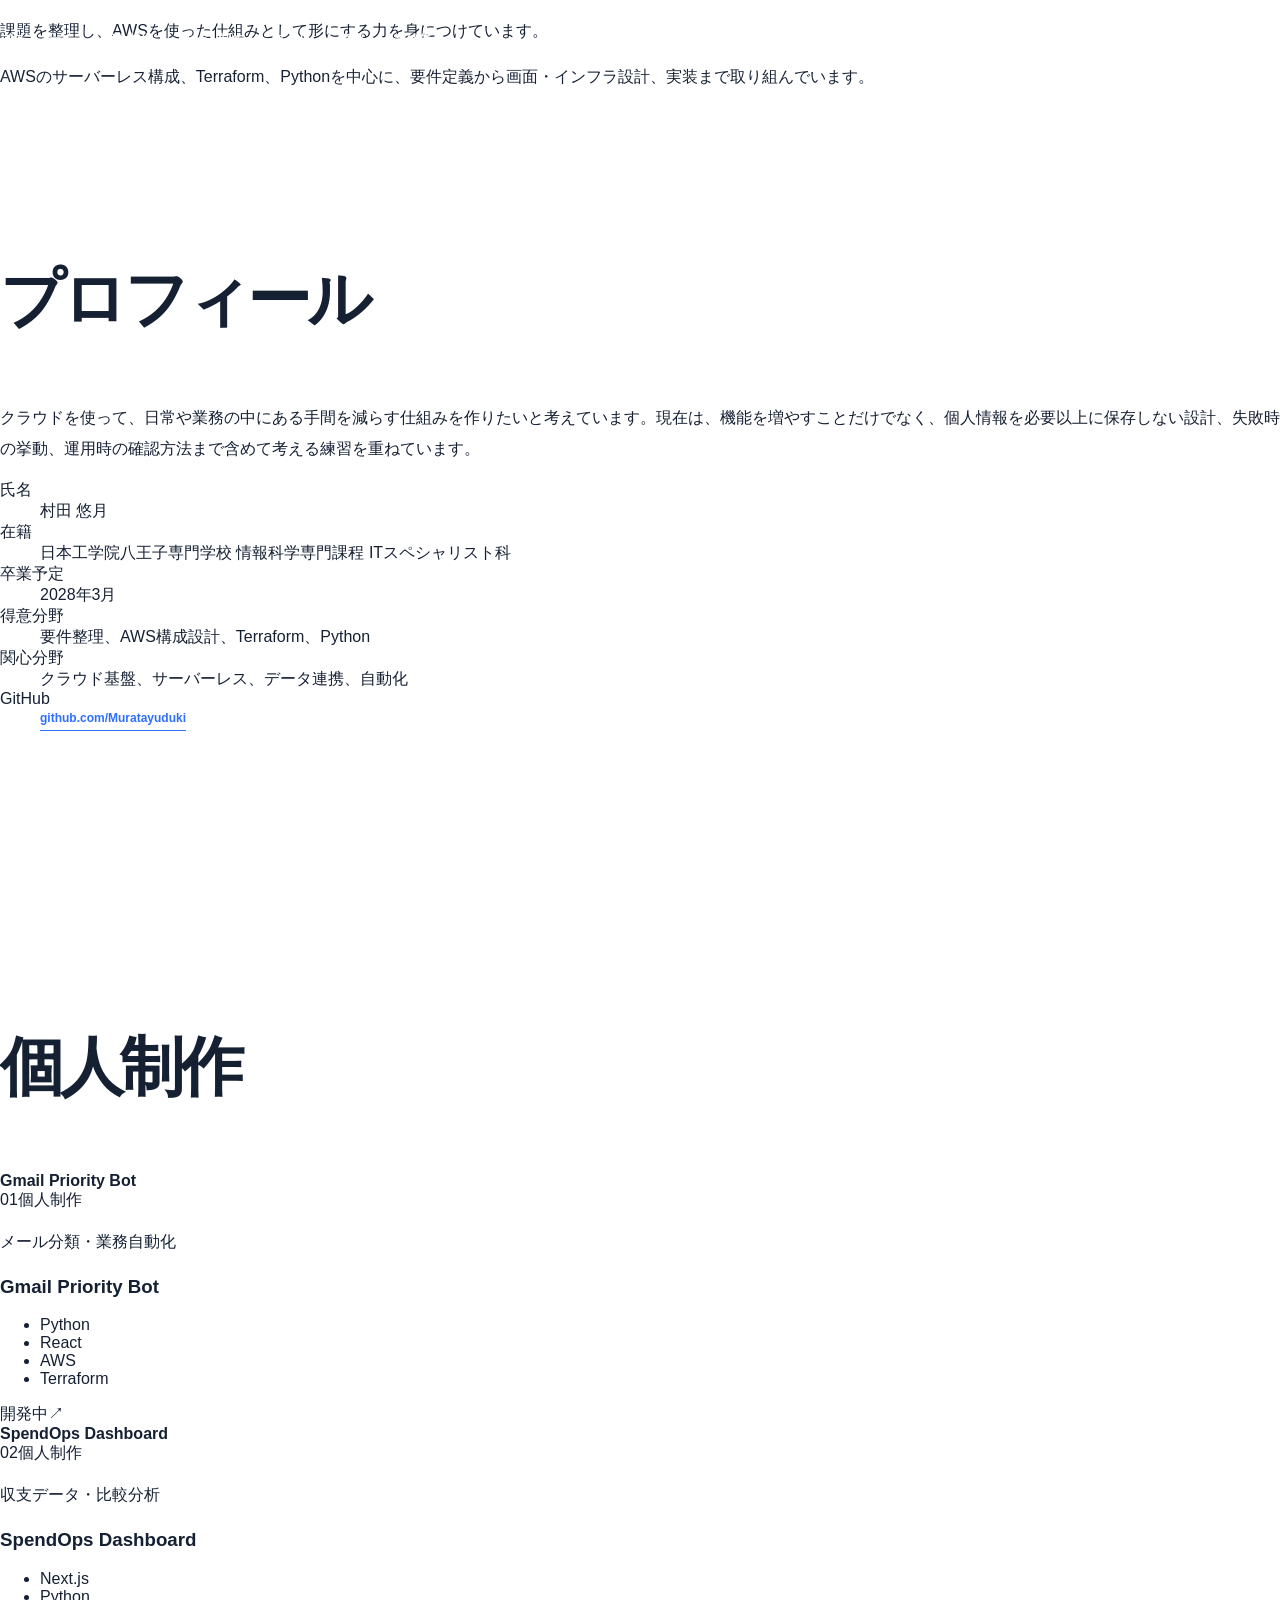
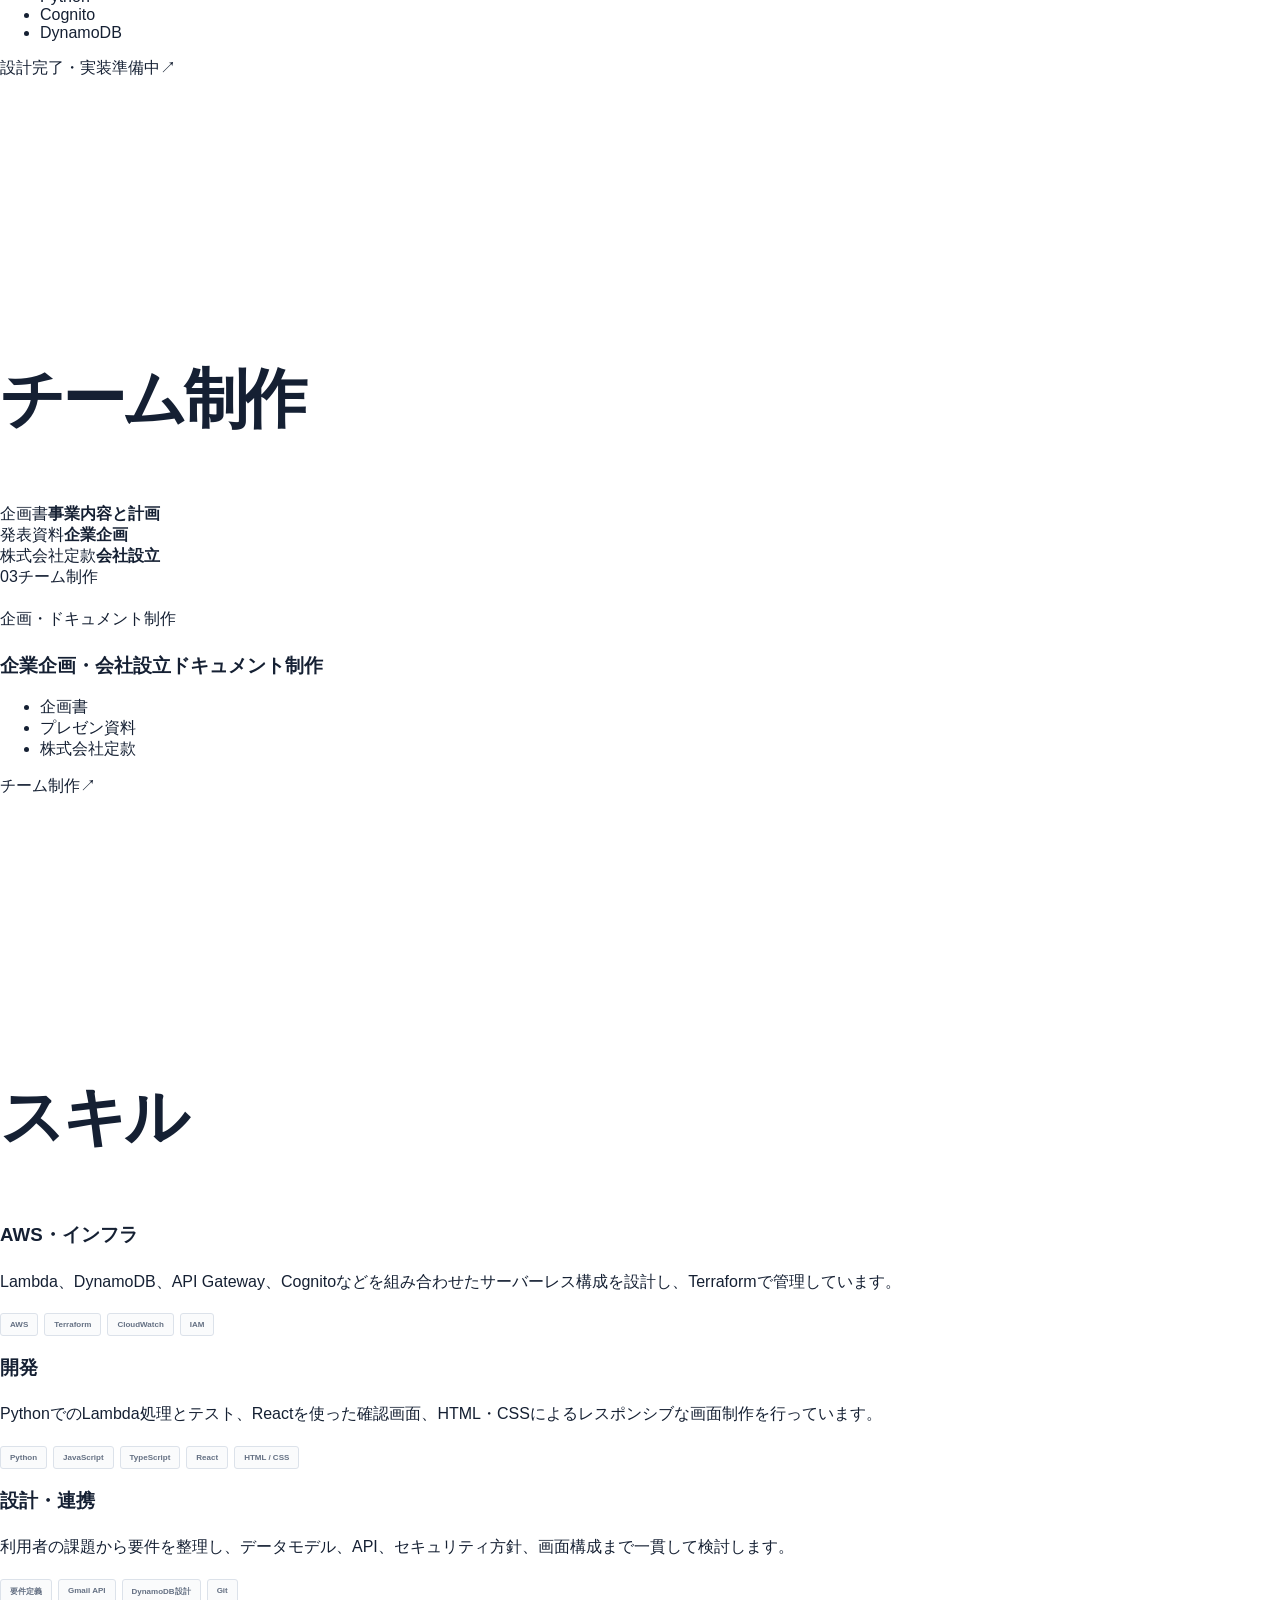
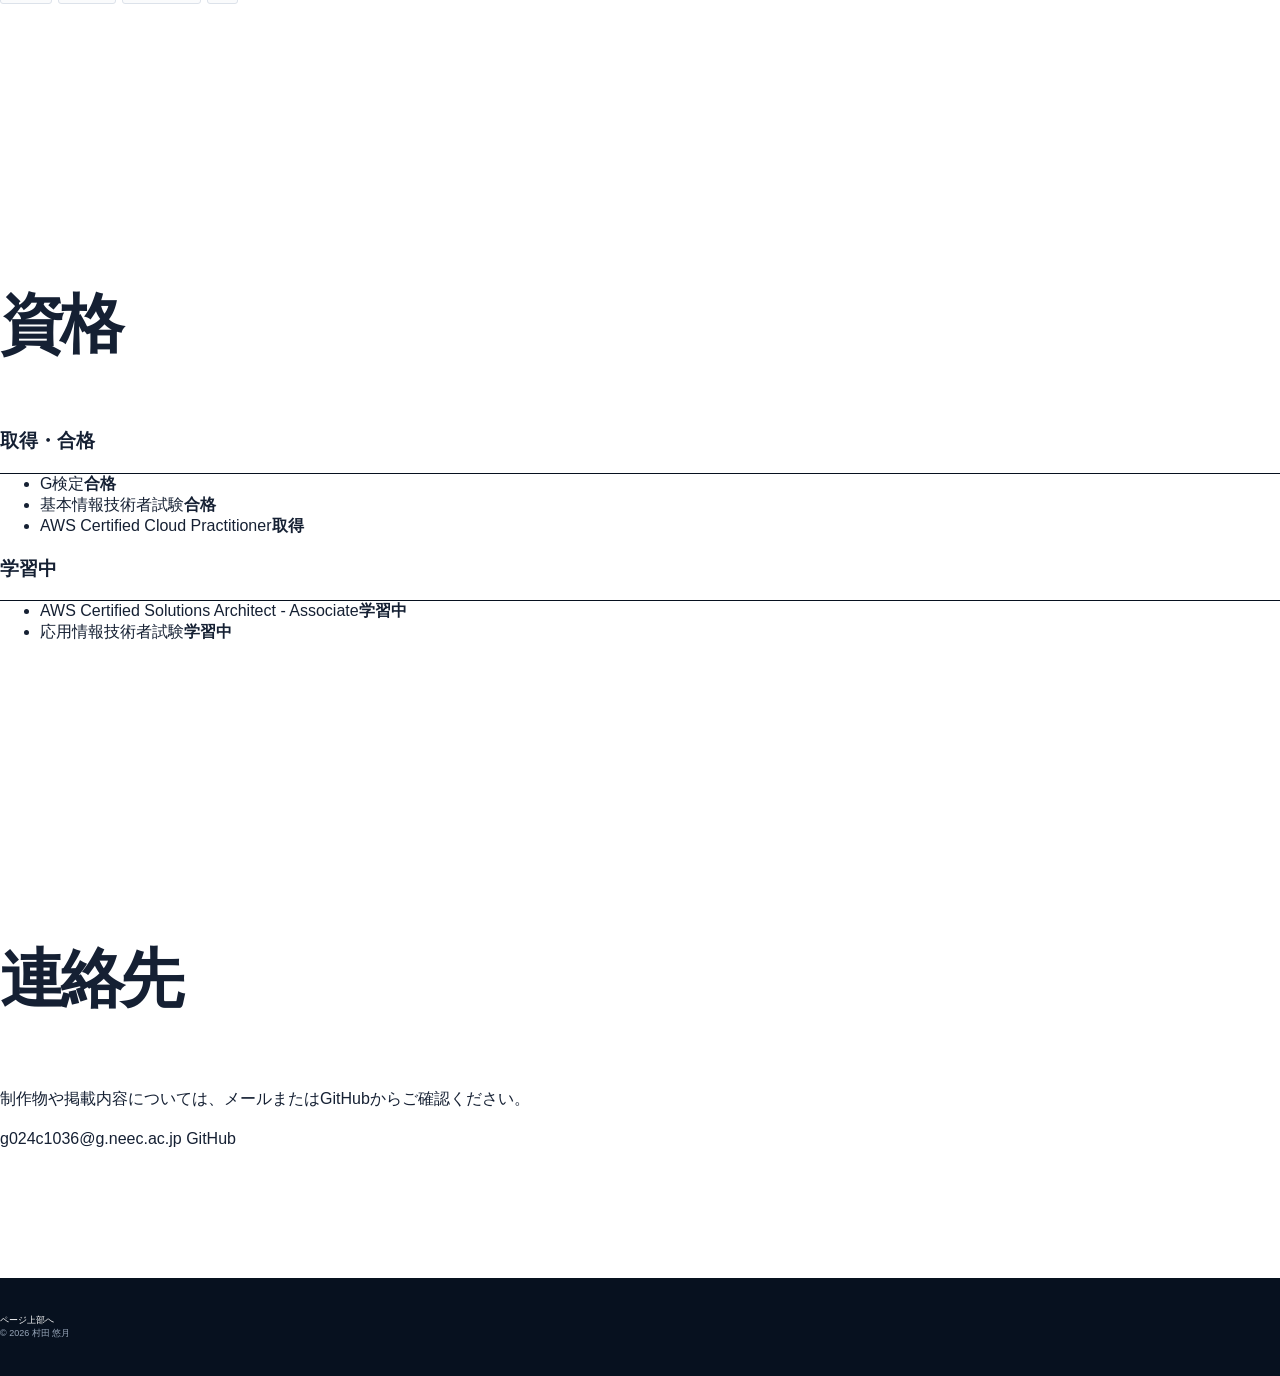
==== commit f923910c: "デザイン、製作物の内容変更" ====
--- a/index.html
+++ b/index.html
@@ -3,284 +3,199 @@
 <head>
   <meta charset="UTF-8" />
   <meta name="viewport" content="width=device-width, initial-scale=1.0" />
-  <meta name="description" content="クラウドエンジニアを目指す村田悠月のポートフォリオ。個人開発とグループ開発の成果、スキル、取得資格を掲載しています。" />
-  <meta name="theme-color" content="#07111f" />
-  <title>村田 悠月 | Cloud Engineer Portfolio</title>
-  <link rel="preconnect" href="https://fonts.googleapis.com">
-  <link rel="preconnect" href="https://fonts.gstatic.com" crossorigin>
-  <link href="https://fonts.googleapis.com/css2?family=Inter:wght@400;500;600;700;800&family=Noto+Sans+JP:wght@400;500;600;700&display=swap" rel="stylesheet">
+  <meta name="description" content="村田悠月のポートフォリオ。AWSを使った個人制作、チーム制作、スキル、取得資格を紹介します。" />
+  <title>村田 悠月 | ポートフォリオ</title>
   <link rel="stylesheet" href="./style.css" />
 </head>
 <body>
   <header class="site-header">
-    <div class="header-inner">
-      <a class="logo" href="#top" aria-label="トップへ戻る">
-        <span class="logo-mark">YM</span>
-        <span class="logo-text">Yuzuki Murata<small>Cloud Engineer Portfolio</small></span>
-      </a>
-
-      <nav class="nav" id="global-nav" aria-label="メインナビゲーション">
-        <a href="#about">About</a>
-        <a href="#group-works">Group</a>
-        <a href="#personal-works">Personal</a>
-        <a href="#skills">Skills</a>
-        <a class="nav-contact" href="#contact">Contact</a>
-      </nav>
-
-      <button class="menu-button" type="button" aria-controls="global-nav" aria-expanded="false">
-        <span></span><span></span><span></span>
-        <span class="visually-hidden">メニューを開く</span>
-      </button>
-    </div>
+    <a class="logo" href="#top" aria-label="ページ上部へ戻る">村田 悠月</a>
+    <nav class="nav" id="site-nav" aria-label="メインナビゲーション">
+      <a href="#profile">プロフィール</a>
+      <a href="#personal-works">個人制作</a>
+      <a href="#group-work">チーム制作</a>
+      <a href="#skills">スキル</a>
+      <a href="#certifications">資格</a>
+      <a href="#contact">連絡先</a>
+    </nav>
+    <button class="menu-button" type="button" aria-label="メニューを開く" aria-controls="site-nav" aria-expanded="false">メニュー</button>
   </header>
 
   <main id="top">
-    <section class="hero">
-      <div class="hero-grid container">
-        <div class="hero-copy section-reveal">
-          <p class="eyebrow"><span></span>2028 Graduate / Cloud Engineer</p>
-          <h1>クラウドで、<br><em>使える仕組み</em>を<br>設計する。</h1>
-          <p class="hero-lead">AWSを軸にクラウドの基礎を学びながら、個人開発では実装力を、グループ開発では協働する力と伝える力を磨いています。</p>
-          <div class="hero-actions">
-            <a class="button button-primary" href="#group-works">グループ開発を見る <span aria-hidden="true">→</span></a>
-            <a class="button button-ghost" href="#personal-works">個人開発を見る</a>
+    <h1 class="visually-hidden">村田悠月のポートフォリオ</h1>
+
+    <section class="intro section-reveal" aria-label="自己紹介">
+      <div class="intro-copy">
+        <p class="intro-lead">課題を整理し、AWSを使った仕組みとして形にする力を身につけています。</p>
+        <p>AWSのサーバーレス構成、Terraform、Pythonを中心に、要件定義から画面・インフラ設計、実装まで取り組んでいます。</p>
+      </div>
+    </section>
+
+    <section id="profile" class="section section-reveal">
+      <div class="section-heading">
+        <h2>プロフィール</h2>
+      </div>
+      <div class="profile-layout">
+        <p class="profile-statement">クラウドを使って、日常や業務の中にある手間を減らす仕組みを作りたいと考えています。現在は、機能を増やすことだけでなく、個人情報を必要以上に保存しない設計、失敗時の挙動、運用時の確認方法まで含めて考える練習を重ねています。</p>
+        <dl class="profile-details">
+          <div><dt>氏名</dt><dd>村田 悠月</dd></div>
+          <div><dt>在籍</dt><dd>日本工学院八王子専門学校 情報科学専門課程 ITスペシャリスト科</dd></div>
+          <div><dt>卒業予定</dt><dd>2028年3月</dd></div>
+          <div><dt>得意分野</dt><dd>要件整理、AWS構成設計、Terraform、Python</dd></div>
+          <div><dt>関心分野</dt><dd>クラウド基盤、サーバーレス、データ連携、自動化</dd></div>
+          <div><dt>GitHub</dt><dd><a class="text-link" href="https://github.com/Muratayuduki" target="_blank" rel="noopener noreferrer">github.com/Muratayuduki</a></dd></div>
+        </dl>
+      </div>
+    </section>
+
+    <section id="personal-works" class="section section-reveal">
+      <div class="section-heading">
+        <h2>個人制作</h2>
+      </div>
+
+      <div class="works-showcase">
+        <article class="work-showcase-card">
+          <a class="work-showcase-link" href="./gmail-priority-bot.html" aria-label="Gmail Priority Botの詳細を見る">
+            <div class="work-preview work-preview-gmail" aria-hidden="true">
+              <div class="preview-window">
+                <div class="preview-header"><i></i><i></i><i></i><b>Gmail Priority Bot</b></div>
+                <div class="preview-stats"><span></span><span></span><span></span><span></span></div>
+                <div class="preview-workspace">
+                  <div class="preview-sidebar"><span></span><span></span><span></span></div>
+                  <div class="preview-mail-list"><span></span><span></span><span></span><span></span></div>
+                  <div class="preview-detail"><b></b><span></span><span></span><span></span></div>
+                </div>
+              </div>
+            </div>
+            <div class="work-showcase-shade"></div>
+            <div class="work-showcase-content">
+              <div class="work-showcase-top"><span>01</span><span>個人制作</span></div>
+              <div class="work-showcase-main">
+                <p>メール分類・業務自動化</p>
+                <h3>Gmail Priority Bot</h3>
+                <ul><li>Python</li><li>React</li><li>AWS</li><li>Terraform</li></ul>
+              </div>
+              <div class="work-showcase-bottom"><span>開発中</span><span class="work-arrow" aria-hidden="true">↗</span></div>
+            </div>
+          </a>
+        </article>
+
+        <article class="work-showcase-card">
+          <a class="work-showcase-link" href="./spendops.html" aria-label="SpendOps Dashboardの詳細を見る">
+            <div class="work-preview work-preview-spendops" aria-hidden="true">
+              <div class="preview-window">
+                <div class="preview-header"><i></i><i></i><i></i><b>SpendOps Dashboard</b></div>
+                <div class="spendops-shell">
+                  <div class="spendops-nav"><strong></strong><span></span><span></span><span></span><span></span></div>
+                  <div class="spendops-main">
+                    <div class="spendops-title"><b></b><span></span></div>
+                    <div class="spendops-metrics"><span></span><span></span><span></span></div>
+                    <div class="spendops-panels"><div><i></i><i></i><i></i><i></i></div><div><span></span><span></span><span></span></div></div>
+                  </div>
+                </div>
+              </div>
+            </div>
+            <div class="work-showcase-shade"></div>
+            <div class="work-showcase-content">
+              <div class="work-showcase-top"><span>02</span><span>個人制作</span></div>
+              <div class="work-showcase-main">
+                <p>収支データ・比較分析</p>
+                <h3>SpendOps Dashboard</h3>
+                <ul><li>Next.js</li><li>Python</li><li>Cognito</li><li>DynamoDB</li></ul>
+              </div>
+              <div class="work-showcase-bottom"><span>設計完了・実装準備中</span><span class="work-arrow" aria-hidden="true">↗</span></div>
+            </div>
+          </a>
+        </article>
+      </div>
+    </section>
+
+    <section id="group-work" class="section section-reveal">
+      <div class="section-heading">
+        <h2>チーム制作</h2>
+      </div>
+      <article class="work-showcase-card work-showcase-card-wide">
+        <a class="work-showcase-link" href="./group-project.html" aria-label="企業企画・会社設立ドキュメント制作の詳細を見る">
+          <div class="work-preview work-preview-documents" aria-hidden="true">
+            <div class="document-preview"><span>企画書</span><b>事業内容と計画</b><i></i><i></i><i></i></div>
+            <div class="document-preview"><span>発表資料</span><b>企業企画</b><i></i><i></i><i></i></div>
+            <div class="document-preview"><span>株式会社定款</span><b>会社設立</b><i></i><i></i><i></i></div>
           </div>
+          <div class="work-showcase-shade"></div>
+          <div class="work-showcase-content">
+            <div class="work-showcase-top"><span>03</span><span>チーム制作</span></div>
+            <div class="work-showcase-main">
+              <p>企画・ドキュメント制作</p>
+              <h3>企業企画・会社設立ドキュメント制作</h3>
+              <ul><li>企画書</li><li>プレゼン資料</li><li>株式会社定款</li></ul>
+            </div>
+            <div class="work-showcase-bottom"><span>チーム制作</span><span class="work-arrow" aria-hidden="true">↗</span></div>
+          </div>
+        </a>
+      </article>
+    </section>
+
+    <section id="skills" class="section section-reveal">
+      <div class="section-heading">
+        <h2>スキル</h2>
+      </div>
+      <div class="skill-grid">
+        <article>
+          <h3>AWS・インフラ</h3>
+          <p>Lambda、DynamoDB、API Gateway、Cognitoなどを組み合わせたサーバーレス構成を設計し、Terraformで管理しています。</p>
+          <ul class="tag-list"><li>AWS</li><li>Terraform</li><li>CloudWatch</li><li>IAM</li></ul>
+        </article>
+        <article>
+          <h3>開発</h3>
+          <p>PythonでのLambda処理とテスト、Reactを使った確認画面、HTML・CSSによるレスポンシブな画面制作を行っています。</p>
+          <ul class="tag-list"><li>Python</li><li>JavaScript</li><li>TypeScript</li><li>React</li><li>HTML / CSS</li></ul>
+        </article>
+        <article>
+          <h3>設計・連携</h3>
+          <p>利用者の課題から要件を整理し、データモデル、API、セキュリティ方針、画面構成まで一貫して検討します。</p>
+          <ul class="tag-list"><li>要件定義</li><li>Gmail API</li><li>DynamoDB設計</li><li>Git</li></ul>
+        </article>
+      </div>
+    </section>
+
+    <section id="certifications" class="section section-reveal">
+      <div class="section-heading">
+        <h2>資格</h2>
+      </div>
+      <div class="certification-groups">
+        <div>
+          <h3>取得・合格</h3>
+          <ul class="cert-list">
+            <li><span>G検定</span><strong>合格</strong></li>
+            <li><span>基本情報技術者試験</span><strong>合格</strong></li>
+            <li><span>AWS Certified Cloud Practitioner</span><strong>取得</strong></li>
+          </ul>
         </div>
-
-        <aside class="cloud-panel section-reveal" aria-label="現在の学習領域">
-          <div class="panel-bar">
-            <span class="panel-dots" aria-hidden="true"><i></i><i></i><i></i></span>
-            <span>learning-overview.yml</span>
-            <span class="panel-status"><i></i>ACTIVE</span>
-          </div>
-          <div class="panel-body">
-            <p class="code-comment"># CURRENT FOCUS</p>
-            <h2>Cloud Engineering</h2>
-            <div class="learning-focus">
-              <div><strong>AWS</strong><span>Cloud Practitioner</span></div>
-              <div><strong>SAA</strong><span>Study in progress</span></div>
-            </div>
-            <dl class="focus-list">
-              <div><dt>cloud</dt><dd>AWS の基礎知識</dd></div>
-              <div><dt>develop</dt><dd>Python / Web</dd></div>
-              <div><dt>team</dt><dd>分析・企画・ドキュメント</dd></div>
-            </dl>
-            <div class="panel-tags">
-              <span>AWS</span><span>Python</span><span>Git</span><span>Team Work</span>
-            </div>
-          </div>
-        </aside>
-      </div>
-      <div class="hero-grid-lines" aria-hidden="true"></div>
-    </section>
-
-    <div class="summary-bar">
-      <div class="container summary-grid">
-        <div><strong>03</strong><span>取得資格</span></div>
-        <div><strong>03</strong><span>掲載プロジェクト</span></div>
-        <div><strong>02</strong><span>グループ開発</span></div>
-        <div><strong>01</strong><span>個人開発</span></div>
-      </div>
-    </div>
-
-    <section id="about" class="section container section-reveal">
-      <div class="section-heading">
         <div>
-          <p class="section-label"><span>01</span> About</p>
-          <h2>技術を、目的から考える。</h2>
+          <h3>学習中</h3>
+          <ul class="cert-list">
+            <li><span>AWS Certified Solutions Architect - Associate</span><strong>学習中</strong></li>
+            <li><span>応用情報技術者試験</span><strong>学習中</strong></li>
+          </ul>
         </div>
-        <p>技術を覚えるだけでなく、「なぜそれを使うのか」を説明できるエンジニアを目指しています。</p>
-      </div>
-
-      <div class="about-layout">
-        <div class="about-message">
-          <p class="lead-text">はじめまして、<strong>村田 悠月</strong>です。</p>
-          <p>AWSを中心にクラウド技術を学び、個人制作では実装と改善、グループ開発ではデータ分析や企画・発表に取り組んできました。設計の意図をチームに共有し、最後まで形にできるクラウドエンジニアを目指しています。</p>
-          <a class="text-link" href="https://github.com/Muratayuduki" target="_blank" rel="noopener noreferrer">GitHubを見る <span aria-hidden="true">↗</span></a>
-        </div>
-        <dl class="profile-card">
-          <div><dt>Name</dt><dd>村田 悠月 <small>Yuzuki Murata</small></dd></div>
-          <div><dt>School</dt><dd>日本工学院八王子専門学校<br>ITスペシャリスト科</dd></div>
-          <div><dt>Graduation</dt><dd>2028年 卒業見込み</dd></div>
-          <div><dt>Interest</dt><dd>AWS / Cloud Infrastructure / Backend</dd></div>
-        </dl>
-      </div>
-    </section>
-
-    <section id="group-works" class="section container">
-      <div class="section-heading section-reveal">
-        <div>
-          <p class="section-label"><span>02</span> Group Development</p>
-          <h2>チームで取り組んだ制作。</h2>
-        </div>
-        <p>分析と企画、2つのグループ制作を通して、作業だけでなく共有・説明・資料化までを経験しました。</p>
-      </div>
-
-      <article class="featured-project section-reveal">
-        <div class="project-visual data-visual" aria-hidden="true">
-          <div class="chart-title"><span>ATTENDANCE FORECAST</span><b>DATA / ML</b></div>
-          <div class="bar-chart"><i style="--bar:42%"></i><i style="--bar:58%"></i><i style="--bar:51%"></i><i style="--bar:78%"></i><i style="--bar:66%"></i><i style="--bar:88%"></i><i style="--bar:74%"></i></div>
-          <div class="chart-axis"><span>DATA</span><span>MODEL</span><span>RESULT</span></div>
-        </div>
-        <div class="project-content">
-          <div class="project-topline"><span class="project-number">01</span><span class="status-badge">GROUP PROJECT</span></div>
-          <p class="project-type">Machine Learning / Data Analysis</p>
-          <h3>Jリーグ観客動員予想</h3>
-          <p class="project-description">Jリーグの観客動員数を機械学習で予測。データの前処理から特徴量の検討、モデル作成、結果を伝える発表資料への整理まで、チームで取り組みました。</p>
-          <dl class="project-facts">
-            <div><dt>取り組み</dt><dd>前処理・特徴量検討・モデル作成</dd></div>
-            <div><dt>成果物</dt><dd>分析Notebook・発表資料・想定質問</dd></div>
-            <div><dt>学び</dt><dd>分析結果を根拠とともに説明する力</dd></div>
-          </dl>
-          <div class="project-links">
-            <a class="button button-dark" href="./j-league/Jリーグコンペ発表資料.pptx" target="_blank" rel="noopener noreferrer">発表資料 <span>↗</span></a>
-            <a class="text-link" href="./j-league/j_league.ipynb" target="_blank" rel="noopener noreferrer">Notebookを見る <span>↗</span></a>
-          </div>
-        </div>
-      </article>
-
-      <article class="wide-project-card section-reveal">
-        <div class="document-visual" aria-hidden="true">
-          <p>PLANNING / DOCUMENTATION</p>
-          <div class="document-sheet">
-            <span>PROJECT PROPOSAL</span>
-            <strong>企画を、伝わる資料へ。</strong>
-            <i></i><i></i><i></i>
-            <div><b>PLAN</b><b>PRESENT</b><b>DOCUMENT</b></div>
-          </div>
-        </div>
-        <div class="project-content">
-          <div class="project-topline"><span class="project-number">02</span><span class="status-badge">GROUP PROJECT</span></div>
-          <p class="project-type">Planning / Documentation</p>
-          <h3>企業企画・会社設立<br>ドキュメント制作</h3>
-          <p class="project-description">企業概要、事業企画、プレゼン資料、株式会社定款をグループで制作。情報を整理し、第三者に伝わる資料へまとめました。</p>
-          <dl class="project-facts">
-            <div><dt>取り組み</dt><dd>事業内容の整理・企画立案・資料作成</dd></div>
-            <div><dt>成果物</dt><dd>プレゼン資料・企画書・株式会社定款</dd></div>
-            <div><dt>学び</dt><dd>チームで認識を揃え、文章と図で伝える力</dd></div>
-          </dl>
-          <ul class="tag-list"><li>Planning</li><li>Team Work</li><li>Presentation</li></ul>
-          <a class="card-link" href="./group-project.html">資料閲覧ページへ <span>→</span></a>
-        </div>
-      </article>
-
-      <div class="group-process section-reveal">
-        <p class="group-process-title">共同制作で大切にしたこと</p>
-        <div class="team-flow">
-          <article><span>01</span><div class="team-icon">?</div><h3>課題を整理する</h3><p>目的と必要な成果物を確認し、取り組む内容をチームで揃える。</p></article>
-          <span class="team-arrow" aria-hidden="true">→</span>
-          <article><span>02</span><div class="team-icon">&lt;/&gt;</div><h3>役割を進める</h3><p>分析・資料作成などの担当を進め、途中の結果をこまめに共有する。</p></article>
-          <span class="team-arrow" aria-hidden="true">→</span>
-          <article><span>03</span><div class="team-icon">↗</div><h3>伝わる形にする</h3><p>根拠と結論を整理し、発表資料やドキュメントとして仕上げる。</p></article>
-        </div>
-      </div>
-    </section>
-
-    <section id="personal-works" class="section section-soft">
-      <div class="container">
-        <div class="section-heading section-reveal">
-          <div>
-            <p class="section-label"><span>03</span> Personal Development</p>
-            <h2>自分で考え、実装した制作。</h2>
-          </div>
-          <p>身近な不便をテーマに、必要な機能を整理し、データの取り込みから可視化まで実装しました。</p>
-        </div>
-
-        <article class="featured-project personal-project section-reveal">
-          <div class="project-content">
-            <div class="project-topline"><span class="project-number">01</span><span class="status-badge status-personal">PERSONAL PROJECT</span></div>
-            <p class="project-type">Application Development</p>
-            <h3>家計簿アプリ</h3>
-            <p class="project-description">PayPayの利用履歴をCSVで読み込み、支出をカテゴリごとに自動分類。グラフで支出傾向を確認できるようにし、日々の振り返りを簡単にしました。</p>
-            <dl class="project-facts">
-              <div><dt>目的</dt><dd>決済履歴の手入力を減らす</dd></div>
-              <div><dt>実装</dt><dd>CSV読み込み・カテゴリ分類・画面表示</dd></div>
-              <div><dt>工夫</dt><dd>分類結果をグラフで分かりやすく可視化</dd></div>
-            </dl>
-            <ul class="tag-list"><li>Python</li><li>CSV</li><li>JavaScript</li></ul>
-          </div>
-
-          <div class="project-visual budget-visual" aria-hidden="true">
-            <div class="app-window">
-              <div class="app-bar"><span>MY BUDGET / UI SAMPLE</span><i></i></div>
-              <div class="budget-total"><small>今月の支出</small><strong>¥ --,---</strong><span>CSV IMPORTED</span></div>
-              <div class="budget-content">
-                <div class="donut-chart"><span>100<small>%</small></span></div>
-                <div class="budget-categories">
-                  <p><i></i><span>食費</span><b>42%</b></p>
-                  <p><i></i><span>日用品</span><b>28%</b></p>
-                  <p><i></i><span>交通</span><b>18%</b></p>
-                  <p><i></i><span>その他</span><b>12%</b></p>
-                </div>
-              </div>
-            </div>
-          </div>
-        </article>
-      </div>
-    </section>
-
-    <section id="skills" class="section container">
-      <div class="section-heading section-reveal">
-        <div>
-          <p class="section-label"><span>04</span> Skills &amp; Certifications</p>
-          <h2>学んだ技術を、制作で試す。</h2>
-        </div>
-        <p>数値ではなく、現在扱っている技術と、それをどこで活用したかを掲載しています。</p>
-      </div>
-
-      <div class="skills-grid">
-        <article class="skill-card section-reveal">
-          <div class="skill-card-head"><span>01</span><p>CLOUD</p></div>
-          <h3>AWS / Cloud Design</h3>
-          <p>Web構成の設計学習を通じて、サービスの役割と構成理由を整理しています。</p>
-          <ul class="tag-list"><li>VPC</li><li>EC2</li><li>S3</li><li>RDS</li><li>IAM</li><li>CloudFront</li></ul>
-        </article>
-        <article class="skill-card section-reveal">
-          <div class="skill-card-head"><span>02</span><p>DEVELOPMENT</p></div>
-          <h3>Python / Web</h3>
-          <p>データ分析と家計簿アプリでPythonを使用。Webの基礎としてHTML、CSS、JavaScriptを扱っています。</p>
-          <ul class="tag-list"><li>Python</li><li>pandas</li><li>HTML</li><li>CSS</li><li>JavaScript</li><li>CSV</li></ul>
-        </article>
-        <article class="skill-card section-reveal">
-          <div class="skill-card-head"><span>03</span><p>TEAM &amp; TOOLS</p></div>
-          <h3>Git / Documentation</h3>
-          <p>Gitによる変更管理と、企画書・発表資料の作成を通して共同制作を進めています。</p>
-          <ul class="tag-list"><li>Git</li><li>GitHub</li><li>VS Code</li><li>Planning</li><li>Presentation</li></ul>
-        </article>
-      </div>
-
-      <div class="certifications section-reveal">
-        <div class="cert-heading"><p class="section-label">Certifications</p><h3>資格</h3></div>
-        <div class="cert-list">
-          <article><span class="cert-check">✓</span><div><p>取得済み</p><h4>AWS Certified Cloud Practitioner</h4></div></article>
-          <article><span class="cert-check">✓</span><div><p>取得済み</p><h4>基本情報技術者</h4></div></article>
-          <article><span class="cert-check">✓</span><div><p>取得済み</p><h4>G検定</h4></div></article>
-          <article class="cert-learning"><span class="cert-check">→</span><div><p>学習中</p><h4>AWS Solutions Architect - Associate</h4></div></article>
-          <article class="cert-learning"><span class="cert-check">→</span><div><p>学習中</p><h4>応用情報技術者</h4></div></article>
-      </div>
-      </div>
-    </section>
-
-    <section id="contact" class="contact-section">
-      <div class="container contact-inner section-reveal">
-        <p class="section-label"><span>05</span> Contact</p>
-        <div class="contact-grid">
-          <div><h2>ご覧いただき、<br>ありがとうございます。</h2><p>制作物の詳細や取り組みについて、お気軽にご連絡ください。</p></div>
-          <div class="contact-actions">
-            <a href="mailto:g024c1036@g.neec.ac.jp"><span><small>MAIL</small>g024c1036@g.neec.ac.jp</span><b>↗</b></a>
-            <a href="https://github.com/Muratayuduki" target="_blank" rel="noopener noreferrer"><span><small>GITHUB</small>github.com/Muratayuduki</span><b>↗</b></a>
-          </div>
-        </div>
+      </div>
+    </section>
+
+    <section id="contact" class="section contact section-reveal">
+      <div class="section-heading">
+        <h2>連絡先</h2>
+      </div>
+      <p>制作物や掲載内容については、メールまたはGitHubからご確認ください。</p>
+      <div class="contact-links">
+        <a href="mailto:g024c1036@g.neec.ac.jp">g024c1036@g.neec.ac.jp</a>
+        <a href="https://github.com/Muratayuduki" target="_blank" rel="noopener noreferrer">GitHub</a>
       </div>
     </section>
   </main>
 
   <footer class="footer">
-    <div class="container">
-      <p><strong>Yuzuki Murata</strong><span>Cloud Engineer Portfolio</span></p>
-      <p>&copy; 2026 Yuzuki Murata</p>
-      <a href="#top">Back to top ↑</a>
-    </div>
+    <a href="#top">ページ上部へ</a>
+    <p>&copy; 2026 村田 悠月</p>
   </footer>
 
   <script src="./script.js"></script>
